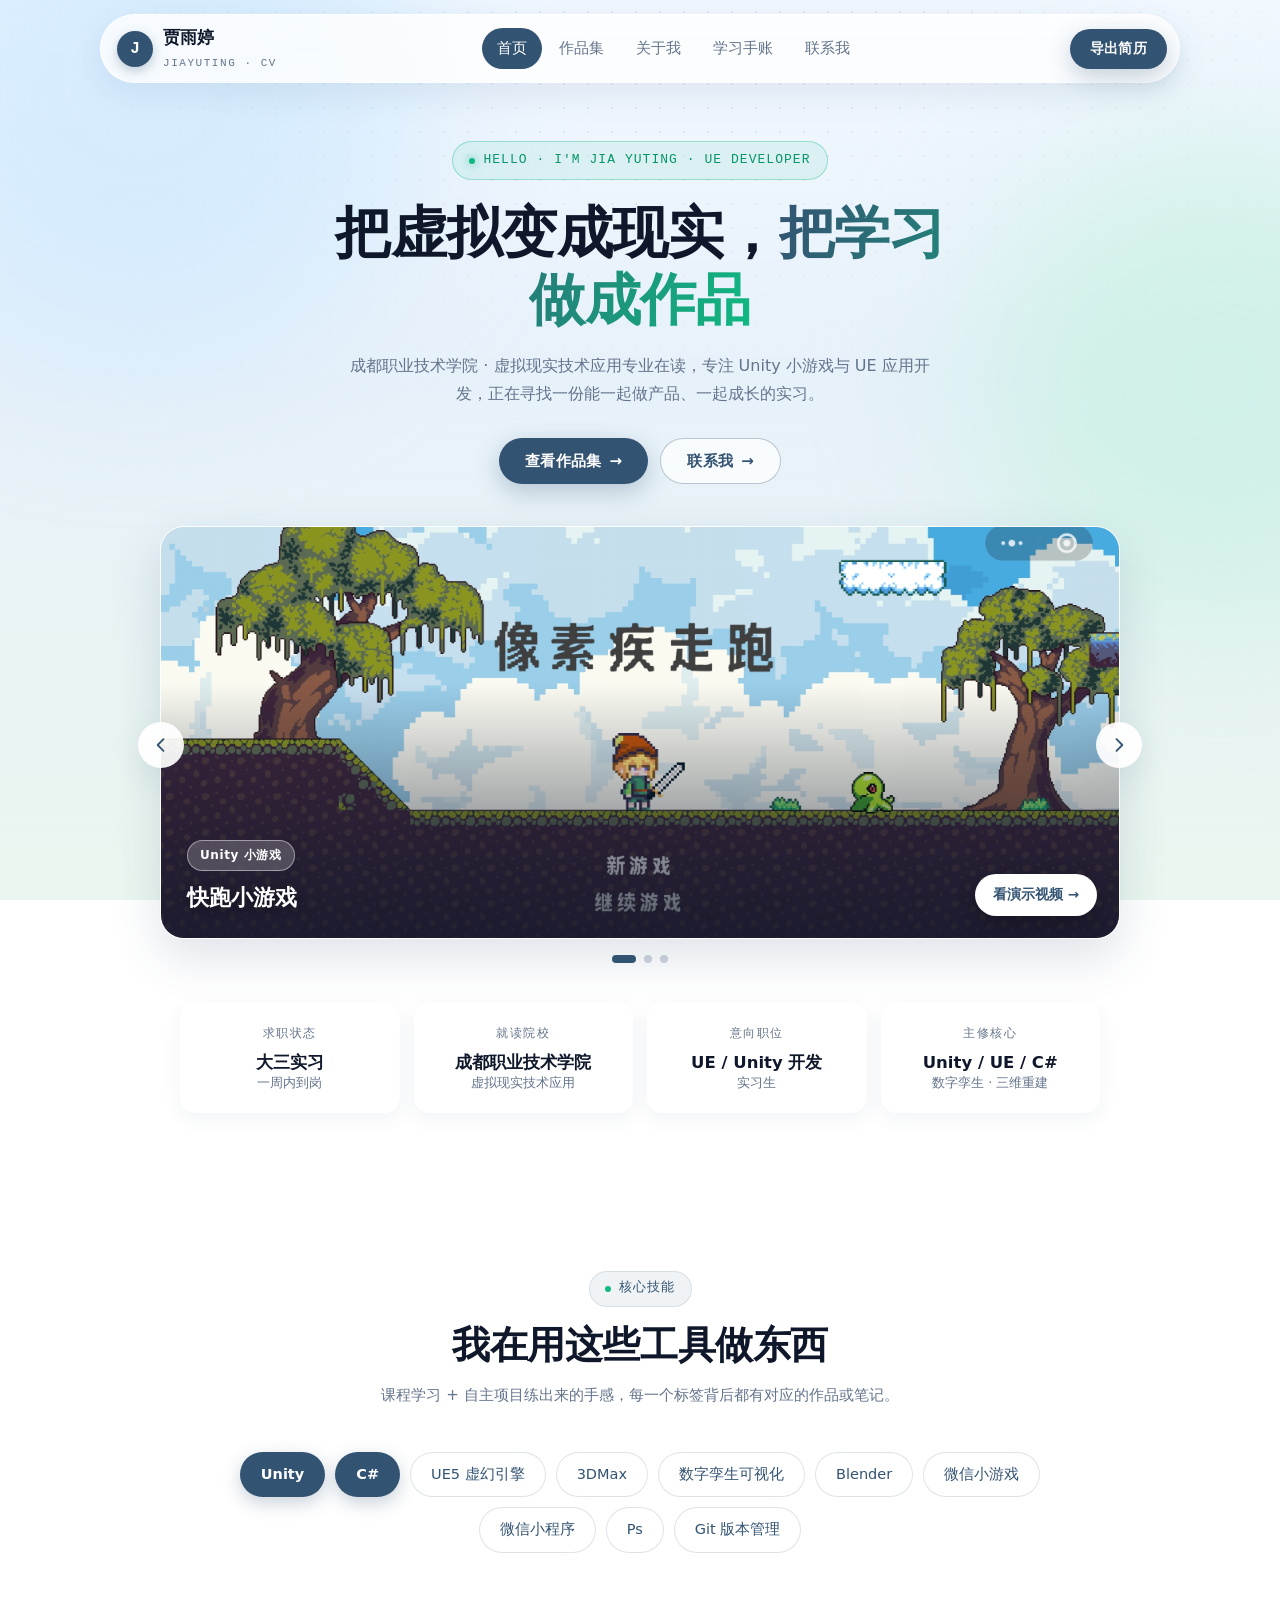
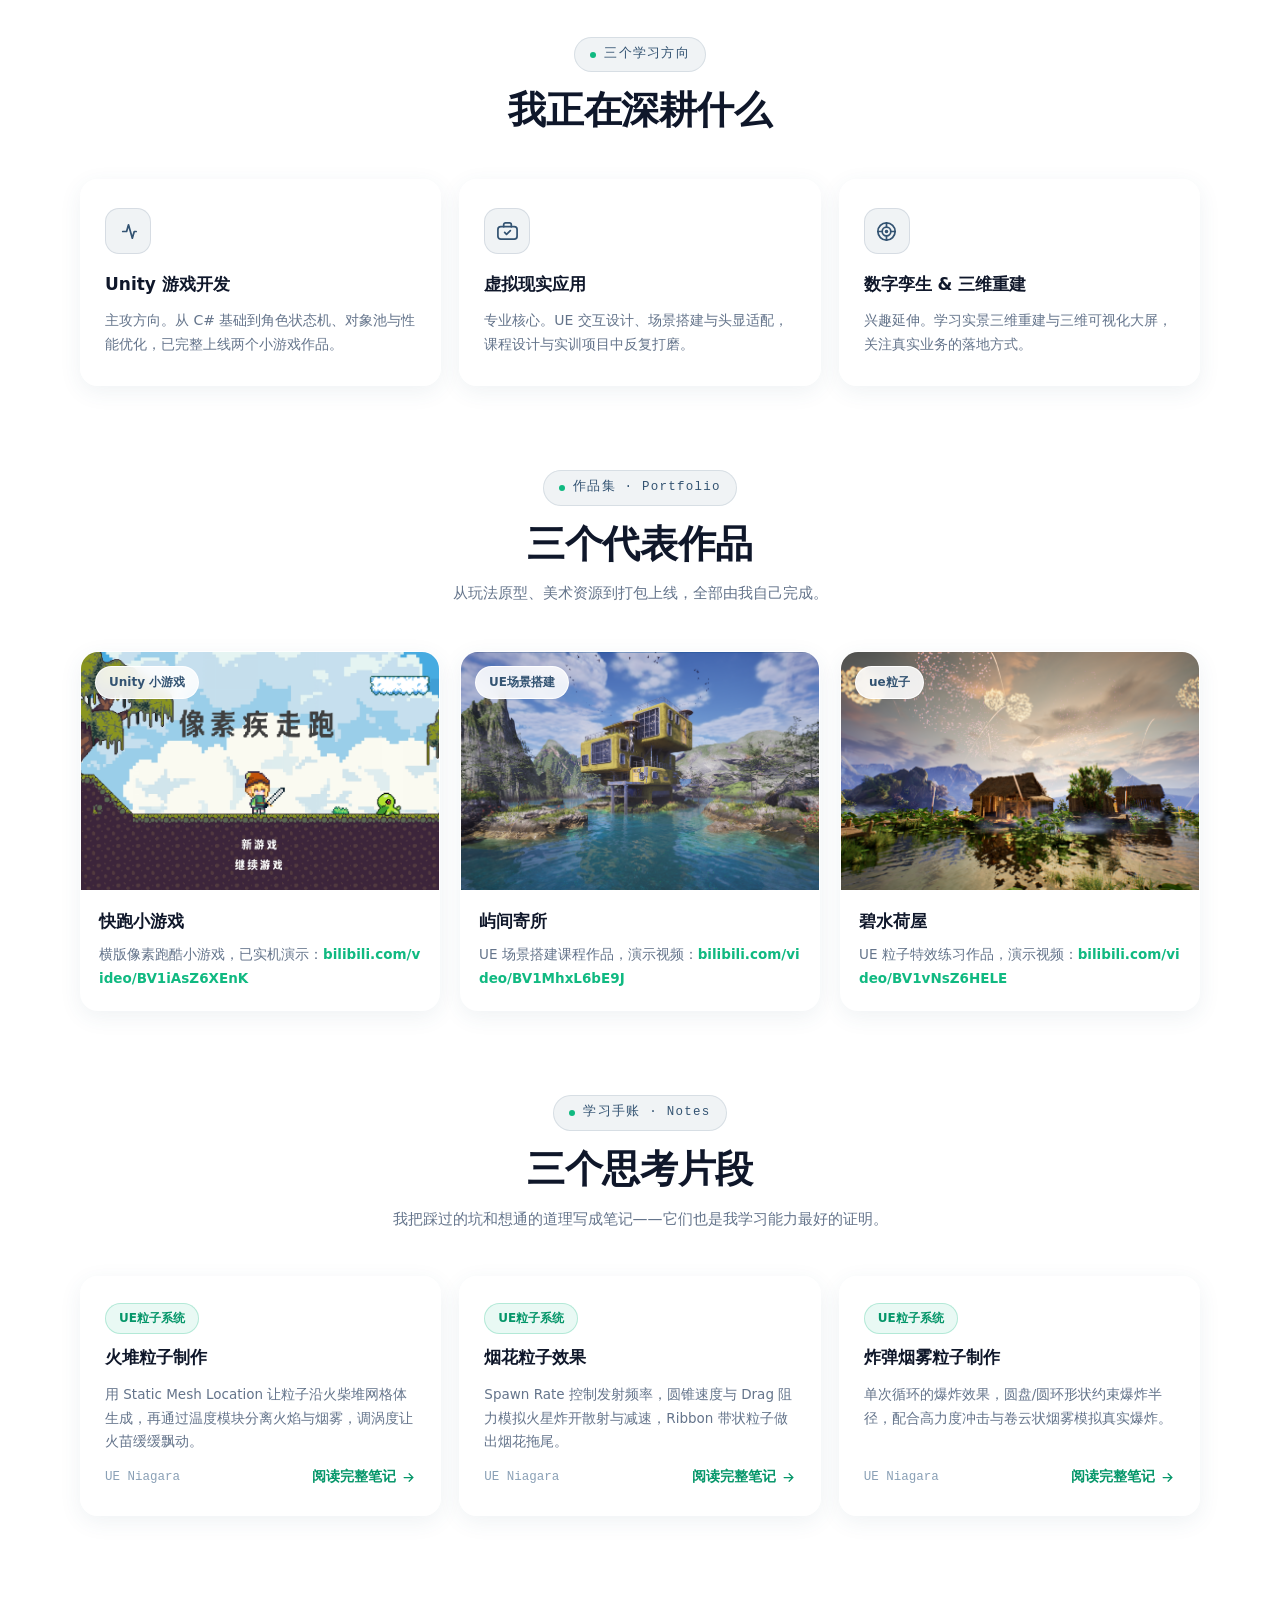
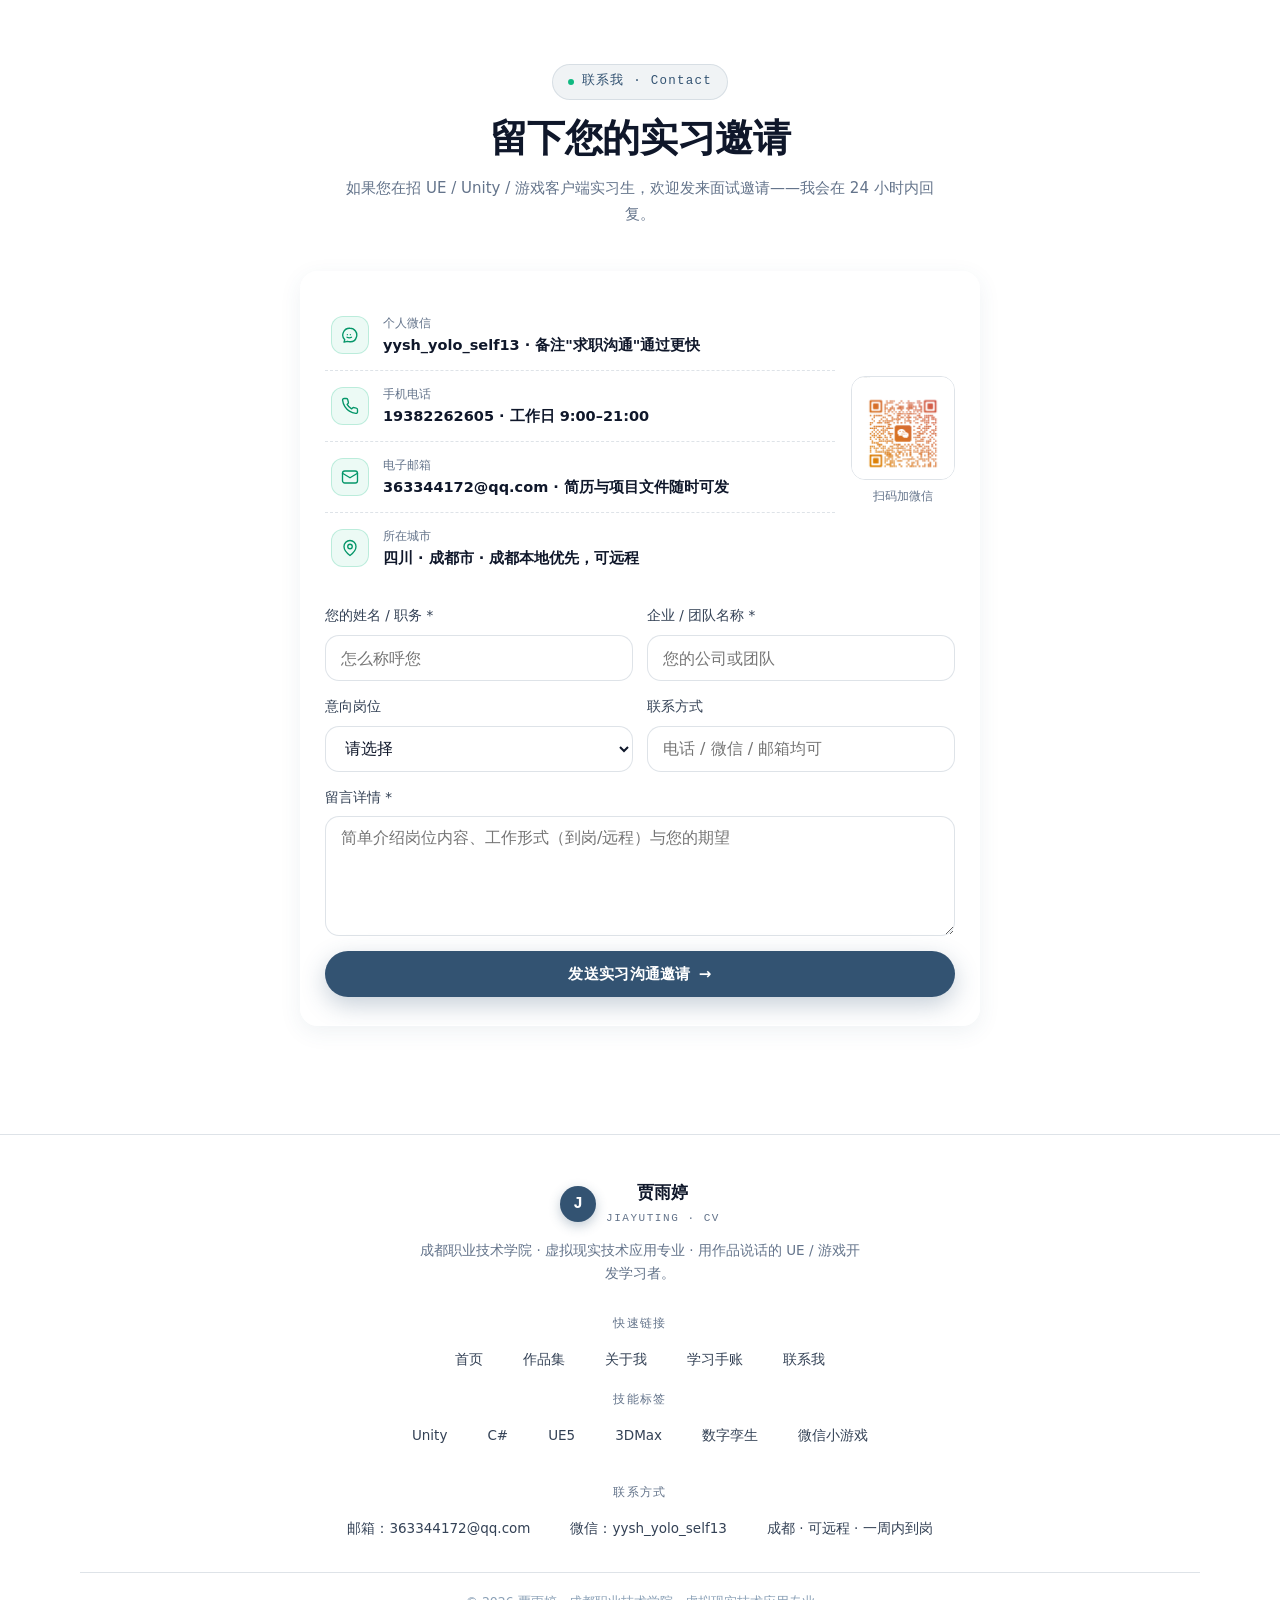
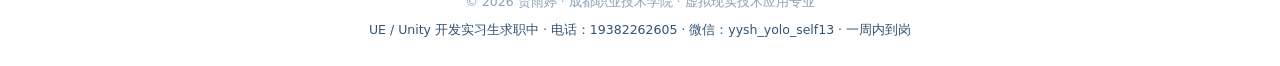
==== index.html @ dfd8850a "chore: replace VR wording with UE across the site" ====
<!DOCTYPE html>
<html lang="zh-CN">
<head>
<meta charset="utf-8">
<meta name="viewport" content="width=device-width, initial-scale=1">
<title>贾雨婷 | 虚拟现实技术应用 · 求职简历与作品集</title>
<meta name="description" content="贾雨婷，成都职业技术学院虚拟现实技术应用专业毕业生，求职 UE 开发 / Unity 客户端开发实习。作品集含 Unity 小游戏、UE 场景、数字孪生与三维重建项目，附个人简历、学习笔记与联系方式。">
<meta name="keywords" content="贾雨婷,虚拟现实,Unity,UE5,小游戏,数字孪生,三维重建,求职,简历,成都职业技术学院">
<meta property="og:title" content="贾雨婷 | 虚拟现实技术应用 · 求职简历与作品集">
<meta property="og:description" content="成都职业技术学院虚拟现实技术应用专业 · 求职 UE / Unity 客户端开发实习 · 一周内到岗">
<meta property="og:type" content="website">
<link rel="icon" href="data:image/svg+xml,%3Csvg xmlns='http://www.w3.org/2000/svg' viewBox='0 0 64 64'%3E%3Ccircle cx='32' cy='32' r='30' fill='%23335372'/%3E%3Ctext x='32' y='44' font-size='32' font-weight='700' text-anchor='middle' fill='%23FFFFFF' font-family='Arial'%3EJ%3C/text%3E%3C/svg%3E">
<link rel="preconnect" href="https://miaoda.feishu.cn">
<link rel="stylesheet" href="https://miaoda.feishu.cn/fonts/css2?family=Noto+Sans+SC:wght@400;500;700&family=Noto+Serif+SC:wght@700;900&family=Space+Grotesk:wght@500;700&display=swap">
<style>
/* ============ 设计系统：晴空胶囊（浅色 · 个人求职站） ============ */
:root{
  --navy:#335372;
  --navy-d:#27435f;
  --acc:#10b981;
  --acc-d:#059669;
  --ink:#0f172a;
  --text:#334155;
  --muted:#64748b;
  --bg1:#f2f8ff; --bg2:#e7f1fa; --bg3:#eaf6ef;
  --line:rgba(51,83,114,.16);
  --card:rgba(255,255,255,.78);
  --card-solid:#ffffff;
  --shadow:0 10px 34px rgba(51,83,114,.10);
  --shadow-lg:0 18px 48px rgba(51,83,114,.16);
  --grad:linear-gradient(110deg,#335372 0%,#10b981 100%);
  --radius:18px;
  --font-cn:"Noto Sans SC","Microsoft YaHei",system-ui,sans-serif;
  --font-title:"Noto Serif SC","Songti SC","SimSun",Georgia,serif;
  --font-mono:"Space Grotesk",ui-monospace,"SFMono-Regular",Consolas,monospace;
}
*{margin:0;padding:0;box-sizing:border-box}
html{scroll-behavior:smooth}
body{
  background:linear-gradient(180deg,var(--bg1) 0%,var(--bg2) 42%,var(--bg3) 100%) fixed;
  color:var(--text);
  font-family:var(--font-cn);
  font-size:15px;line-height:1.75;
  -webkit-font-smoothing:antialiased;
  overflow-x:hidden;
}
img{display:block;max-width:100%}
a{color:inherit;text-decoration:none}
button{font-family:inherit;cursor:pointer;border:none;background:none;color:inherit}
ul{list-style:none}
:focus-visible{outline:2px solid var(--acc);outline-offset:2px;border-radius:4px}
::selection{background:rgba(16,185,129,.22)}

/* 背景装饰 */
.bg-scene{position:fixed;inset:0;z-index:0;pointer-events:none;overflow:hidden}
.bg-scene::before{
  content:"";position:absolute;inset:0;
  background-image:radial-gradient(rgba(51,83,114,.09) 1px,transparent 1px);
  background-size:24px 24px;
  mask-image:radial-gradient(ellipse 90% 60% at 50% 0%,#000 25%,transparent 72%);
  -webkit-mask-image:radial-gradient(ellipse 90% 60% at 50% 0%,#000 25%,transparent 72%);
}
.bg-scene .blob{position:absolute;border-radius:50%;filter:blur(80px);opacity:.5}
.blob-c{width:560px;height:560px;background:#bfe3ff;top:-200px;left:-140px}
.blob-v{width:480px;height:480px;background:#b9f0d8;top:140px;right:-180px}

.wrap{position:relative;z-index:1;max-width:1160px;margin:0 auto;padding:0 20px}

/* 按钮 */
.btn{
  display:inline-flex;align-items:center;justify-content:center;gap:8px;
  min-height:46px;padding:0 26px;border-radius:99px;
  font-size:15px;font-weight:700;letter-spacing:.02em;
  transition:transform .18s ease,box-shadow .18s ease,background .18s ease,border-color .18s ease,color .18s ease;
}
.btn-solid{background:var(--navy);color:#fff;box-shadow:0 8px 24px rgba(51,83,114,.28)}
.btn-solid:hover{background:var(--navy-d);transform:translateY(-2px);box-shadow:0 12px 32px rgba(51,83,114,.34)}
.btn-ghost{border:1.5px solid rgba(51,83,114,.32);color:var(--navy);background:rgba(255,255,255,.72)}
.btn-ghost:hover{border-color:var(--acc);color:var(--acc-d);transform:translateY(-2px)}
.btn .arr{transition:transform .18s ease}
.btn:hover .arr{transform:translateX(3px)}

/* 页眉：居中胶囊导航 */
.site-head{position:sticky;top:14px;z-index:50;padding:0 16px}
.pill{
  max-width:1080px;margin:0 auto;
  display:flex;align-items:center;gap:10px;
  padding:9px 12px 9px 16px;border-radius:99px;
  background:rgba(255,255,255,.78);
  backdrop-filter:blur(16px);-webkit-backdrop-filter:blur(16px);
  border:1px solid rgba(255,255,255,.92);
  box-shadow:var(--shadow);
}
.logo{display:flex;align-items:center;gap:10px;font-weight:900;font-size:16.5px;color:var(--ink)}
.logo-mark{
  width:36px;height:36px;border-radius:50%;flex:none;
  background:var(--navy);display:grid;place-items:center;
  color:#fff;font-family:var(--font-mono);font-size:16px;font-weight:700;
  box-shadow:0 4px 12px rgba(51,83,114,.3);
}
.logo .en{font-family:var(--font-mono);font-size:11px;font-weight:500;color:var(--muted);letter-spacing:.14em}
.main-nav{display:flex;gap:2px;margin:0 auto}
.main-nav a{
  padding:8px 15px;border-radius:99px;font-size:14.5px;font-weight:500;color:var(--muted);
  transition:color .15s ease,background .15s ease;
}
.main-nav a:hover{color:var(--navy);background:rgba(51,83,114,.07)}
.main-nav a.on{color:#fff;background:var(--navy)}
.head-cta{flex:none}
.head-cta .btn{min-height:40px;padding:0 20px;font-size:14px}
.menu-btn{display:none;width:42px;height:42px;border-radius:99px;border:1px solid var(--line);place-items:center;background:#fff}
.menu-btn svg{width:20px;height:20px;stroke:var(--navy)}

/* 移动端抽屉 */
.drawer{position:fixed;inset:0;z-index:60;visibility:hidden;opacity:0;overflow:hidden;transition:opacity .2s ease,visibility .2s ease}
.drawer.open{visibility:visible;opacity:1}
.drawer-mask{position:absolute;inset:0;background:rgba(15,23,42,.32)}
.drawer-panel{
  position:absolute;right:0;top:0;bottom:0;width:min(320px,84vw);
  background:rgba(255,255,255,.96);border-left:1px solid var(--line);
  padding:22px;display:flex;flex-direction:column;gap:6px;
  transform:translateX(100%);transition:transform .24s ease;
  backdrop-filter:blur(14px);
}
.drawer.open .drawer-panel{transform:none}
.drawer-panel a{padding:13px 14px;border-radius:99px;font-size:16px;color:var(--text)}
.drawer-panel a:hover{background:rgba(51,83,114,.07);color:var(--navy)}
.drawer-panel .btn{margin-top:14px}
.drawer-close{position:absolute;top:16px;right:16px;width:38px;height:38px;border-radius:99px;border:1px solid var(--line);display:grid;place-items:center;background:#fff}

/* 视图 */
.view{display:none}
.view.on{display:block;animation:viewIn .32s ease}
@keyframes viewIn{from{opacity:0;transform:translateY(8px)}to{opacity:1;transform:none}}

/* 区块 */
.sec{padding:64px 0}
.sec[id]{scroll-margin-top:96px}
.sec-head{max-width:760px;margin:0 auto 44px;text-align:center}
.eyebrow{
  display:inline-flex;align-items:center;gap:8px;
  padding:6px 15px;border-radius:99px;
  background:rgba(51,83,114,.07);border:1px solid rgba(51,83,114,.13);
  font-family:var(--font-mono);font-size:12.5px;font-weight:500;
  color:var(--navy);letter-spacing:.1em;margin-bottom:14px;
}
.eyebrow::before{content:"";width:6px;height:6px;border-radius:50%;background:var(--acc)}
.sec-head h2{font-family:var(--font-title);font-size:clamp(26px,4.8vw,38px);font-weight:900;line-height:1.28;letter-spacing:-.01em;color:var(--ink)}
.sec-head .sub{color:var(--muted);margin-top:12px;font-size:15px;max-width:62ch;margin-left:auto;margin-right:auto}

.win{
  position:relative;border:1px solid rgba(255,255,255,.92);border-radius:var(--radius);
  background:var(--card);
  backdrop-filter:blur(10px);-webkit-backdrop-filter:blur(10px);
  box-shadow:0 6px 22px rgba(51,83,114,.08);
  overflow:hidden;
  transition:transform .2s ease,box-shadow .2s ease,border-color .2s ease;
}
.win:hover{transform:translateY(-4px);box-shadow:var(--shadow-lg);border-color:rgba(16,185,129,.4)}

.rv{opacity:0;transform:translateY(18px);transition:opacity .5s ease,transform .5s ease}
.rv.in{opacity:1;transform:none}

.wave-sep{position:relative;z-index:1;display:block;width:100%;height:64px;color:#fff;opacity:.85}
.wave-sep svg{display:block;width:100%;height:100%}

/* ===== 首页 ===== */
.hero{padding:56px 20px 12px;text-align:center}
.hero-badge{
  display:inline-flex;align-items:center;gap:8px;
  padding:7px 16px;border-radius:99px;border:1px solid rgba(16,185,129,.35);
  background:rgba(16,185,129,.08);font-size:13px;font-weight:500;color:var(--acc-d);margin-bottom:20px;
  font-family:var(--font-mono);letter-spacing:.08em;
}
.hero-badge i{width:6px;height:6px;border-radius:50%;background:var(--acc);box-shadow:0 0 8px rgba(16,185,129,.8)}
.hero h1{font-family:var(--font-title);font-size:clamp(32px,6.2vw,56px);font-weight:900;line-height:1.2;letter-spacing:-.01em;color:var(--ink);max-width:22ch;margin:0 auto}
.hero h1 .grad{background:var(--grad);-webkit-background-clip:text;background-clip:text;color:transparent}
.hero-sub{color:var(--muted);margin:18px auto 0;font-size:16px;max-width:58ch}
.hero-cta{display:flex;flex-wrap:wrap;justify-content:center;gap:12px;margin-top:30px}

.carousel{position:relative;max-width:960px;margin:42px auto 0;z-index:1}
.car-viewport{overflow:hidden;border-radius:24px;box-shadow:var(--shadow-lg);border:1px solid rgba(255,255,255,.9)}
.car-track{display:flex;transition:transform .5s cubic-bezier(.22,.8,.3,1)}
.car-card{flex:0 0 100%;position:relative;aspect-ratio:21/9;overflow:hidden;background:#dce9f5}
.car-card img{width:100%;height:100%;object-fit:cover}
.car-card::after{content:"";position:absolute;inset:0;background:linear-gradient(180deg,transparent 38%,rgba(15,23,42,.72) 100%)}
.car-info{position:absolute;left:26px;bottom:20px;z-index:2;text-align:left;color:#fff}
.car-info .tag{
  display:inline-block;padding:4px 12px;border-radius:99px;margin-bottom:8px;
  background:rgba(255,255,255,.2);border:1px solid rgba(255,255,255,.45);
  font-size:12px;font-weight:700;letter-spacing:.05em;backdrop-filter:blur(6px);
}
.car-info h3{font-size:clamp(17px,2.6vw,22px);font-weight:900;text-shadow:0 2px 10px rgba(0,0,0,.4)}
.car-cta{
  position:absolute;right:22px;bottom:22px;z-index:2;
  display:inline-flex;align-items:center;gap:6px;
  padding:9px 18px;border-radius:99px;background:#fff;color:var(--navy);
  font-size:13.5px;font-weight:700;box-shadow:0 6px 18px rgba(0,0,0,.25);
  transition:transform .18s ease;
}
.car-cta:hover{transform:translateY(-2px)}
.car-btn{
  position:absolute;top:50%;transform:translateY(-50%);z-index:3;
  width:46px;height:46px;border-radius:50%;background:rgba(255,255,255,.92);
  display:grid;place-items:center;box-shadow:var(--shadow);
  transition:transform .16s ease,background .16s ease;
}
.car-btn:hover{background:#fff;transform:translateY(-50%) scale(1.07)}
.car-btn svg{width:20px;height:20px;stroke:var(--navy)}
.car-prev{left:-8px}.car-next{right:-8px}
.car-dots{display:flex;justify-content:center;gap:8px;margin-top:16px}
.car-dot{width:8px;height:8px;border-radius:99px;background:rgba(51,83,114,.25);transition:all .25s ease}
.car-dot.on{width:24px;background:var(--navy)}

/* 数据条 */
.hero-stats{display:grid;grid-template-columns:repeat(4,1fr);gap:14px;max-width:920px;margin:40px auto 0}
.hstat{
  padding:20px 12px;border-radius:16px;
  background:var(--card);border:1px solid rgba(255,255,255,.92);
  box-shadow:0 6px 20px rgba(51,83,114,.07);
  backdrop-filter:blur(8px);text-align:center;
}
.hstat .k{font-family:var(--font-mono);font-size:12px;font-weight:500;color:var(--muted);letter-spacing:.12em;margin-bottom:6px}
.hstat .n{font-size:16.5px;font-weight:700;color:var(--ink);line-height:1.4}
.hstat .n small{display:block;font-size:13px;font-weight:500;color:var(--muted)}

/* 技能标签云 */
.skills{
  display:flex;flex-wrap:wrap;justify-content:center;gap:10px;
  max-width:860px;margin:0 auto;
}
.skl{
  padding:9px 20px;border-radius:99px;border:1px solid var(--line);
  background:rgba(255,255,255,.72);font-size:14.5px;font-weight:500;color:var(--navy);
  transition:all .16s ease;
}
.skl:hover{border-color:var(--acc);color:var(--acc-d);transform:translateY(-2px)}
.skl.hl{background:var(--navy);color:#fff;border-color:transparent;font-weight:700;box-shadow:0 6px 18px rgba(51,83,114,.26)}

/* 三方向 */
.dir-grid{display:grid;grid-template-columns:1fr;gap:18px}
.dir{padding:28px 24px}
.dir .ic{width:46px;height:46px;border-radius:14px;display:grid;place-items:center;background:rgba(51,83,114,.07);border:1px solid rgba(51,83,114,.14);margin-bottom:16px}
.dir .ic svg{width:23px;height:23px;stroke:var(--navy)}
.dir h3{font-size:17px;font-weight:700;margin-bottom:8px;color:var(--ink)}
.dir p{color:var(--muted);font-size:14px}

/* 精选作品（首页） */
.pick-grid{display:grid;grid-template-columns:1fr;gap:20px}
.pick{border-radius:var(--radius);overflow:hidden;border:1px solid rgba(255,255,255,.92);background:var(--card-solid);box-shadow:0 6px 22px rgba(51,83,114,.08);transition:transform .18s ease,box-shadow .18s ease;display:block}
.pick:hover{transform:translateY(-5px);box-shadow:var(--shadow-lg)}
.pick-img{aspect-ratio:3/2;overflow:hidden;position:relative;background:#dce9f5}
.pick-img img{width:100%;height:100%;object-fit:cover;transition:transform .45s ease}
.pick:hover .pick-img img{transform:scale(1.06)}
.pick-img .tag{position:absolute;top:14px;left:14px;padding:5px 13px;border-radius:99px;font-size:12px;font-weight:700;background:rgba(255,255,255,.88);border:1px solid rgba(255,255,255,.95);color:var(--navy);backdrop-filter:blur(6px)}
.pick-bd{padding:18px 18px 20px}
.pick-bd h3{font-size:16.5px;font-weight:700;margin-bottom:6px;color:var(--ink)}
.pick-bd p{color:var(--muted);font-size:13.5px}
.pick-bd p a{color:var(--acc);font-weight:600;text-decoration:none;word-break:break-all}
.pick-bd p a:hover{text-decoration:underline}
.center-cta{text-align:center;margin-top:34px}

/* 内页头 */
.page-hero{padding:56px 20px 8px;text-align:center}
.page-hero .crumb{font-size:13px;color:var(--muted);margin-bottom:16px}
.page-hero .crumb a:hover{color:var(--acc-d)}
.page-hero h1{font-family:var(--font-title);font-size:clamp(30px,5.6vw,48px);font-weight:900;line-height:1.2;letter-spacing:-.01em;color:var(--ink)}
.page-hero h1 .grad{background:var(--grad);-webkit-background-clip:text;background-clip:text;color:transparent}
.page-hero .sub{color:var(--muted);margin:16px auto 0;max-width:62ch;font-size:15.5px}

/* ===== 关于我 ===== */
.story{display:grid;grid-template-columns:1fr;gap:30px;align-items:center}
.story-img{border-radius:22px;overflow:hidden;box-shadow:var(--shadow-lg);aspect-ratio:16/10}
.story-img img{width:100%;height:100%;object-fit:cover}
.story-txt h3{font-family:var(--font-title);font-size:clamp(21px,3.8vw,28px);font-weight:900;margin-bottom:14px;color:var(--ink)}
.story-txt p{color:var(--muted);margin-bottom:12px;font-size:14.5px}
.story-txt p b{color:var(--ink);font-weight:700}
.mission{
  border-radius:22px;border:1px solid rgba(16,185,129,.3);
  background:linear-gradient(150deg,rgba(16,185,129,.09),rgba(51,83,114,.05)),rgba(255,255,255,.7);
  padding:30px 28px;text-align:center;
  box-shadow:0 8px 26px rgba(16,185,129,.1);
}
.mission h3{font-family:var(--font-title);font-size:20px;font-weight:900;margin-bottom:10px;color:var(--acc-d)}
.mission p{color:var(--text);font-size:15px;max-width:60ch;margin:0 auto}
/* 简历双栏卡 */
.resume-grid{display:grid;grid-template-columns:1fr;gap:18px}
.res{padding:26px 24px}
.res h3{font-size:17px;font-weight:700;margin-bottom:14px;color:var(--ink);display:flex;align-items:center;gap:10px}
.res h3 .ic{width:34px;height:34px;flex:none;border-radius:10px;display:grid;place-items:center;background:rgba(51,83,114,.07);border:1px solid rgba(51,83,114,.14)}
.res h3 .ic svg{width:18px;height:18px;stroke:var(--navy)}
.res .big{font-size:16px;font-weight:700;color:var(--ink)}
.res .when{font-family:var(--font-mono);font-size:13px;color:var(--acc-d);margin:2px 0 10px}
.res p{color:var(--muted);font-size:14px;margin-bottom:8px}
.res .tags{display:flex;flex-wrap:wrap;gap:8px}
.res .tags span{padding:5px 14px;border-radius:99px;border:1px solid var(--line);font-size:13px;color:var(--navy);background:rgba(51,83,114,.05)}
/* 技能 */
.skill-grid{display:grid;grid-template-columns:1fr;gap:18px}
.skill-card{padding:24px 22px}
.skill-card h3{font-size:16px;font-weight:700;margin-bottom:12px;color:var(--ink)}
.skill-card .tags{display:flex;flex-wrap:wrap;gap:8px}
.skill-card .tags span{padding:5px 14px;border-radius:99px;border:1px solid var(--line);font-size:13px;color:var(--navy);background:rgba(51,83,114,.05)}
.skill-card .tags .core{background:var(--navy);color:#fff;border-color:transparent;font-weight:700}
/* 在校经历时间线 */
.tl{display:grid;grid-template-columns:1fr;gap:0}
.tl-item{position:relative;padding:0 0 26px 26px;border-left:1px solid rgba(51,83,114,.22);margin-left:9px}
.tl-item::before{content:"";position:absolute;left:-6px;top:4px;width:10px;height:10px;border-radius:50%;background:#fff;border:2.5px solid var(--acc);box-shadow:0 0 0 3px rgba(16,185,129,.15)}
.tl-item:last-child{border-left-color:transparent}
.tl-time{font-family:var(--font-mono);font-size:13px;font-weight:700;color:var(--acc-d)}
.tl-item h4{font-size:16px;font-weight:700;margin:4px 0 6px;color:var(--ink)}
.tl-item p{color:var(--muted);font-size:13.5px}
/* 荣誉 */
.honor-chips{display:flex;flex-wrap:wrap;justify-content:center;gap:10px;max-width:760px;margin:0 auto}
.honor-chips .chip{padding:9px 20px;border-radius:99px;border:1px solid var(--line);font-size:14px;font-weight:500;color:var(--navy);background:rgba(255,255,255,.72);display:inline-flex;align-items:center;gap:8px}
.honor-chips .chip svg{width:15px;height:15px;stroke:#f59e0b;flex:none}

/* ===== 学习手账 ===== */
.note-grid{display:grid;grid-template-columns:1fr;gap:18px}
.note{padding:26px 24px;display:flex;flex-direction:column;gap:12px}
.note .tag{align-self:flex-start;padding:4px 13px;border-radius:99px;font-size:12px;font-weight:700;background:rgba(16,185,129,.09);border:1px solid rgba(16,185,129,.25);color:var(--acc-d)}
.note h3{font-size:16.5px;font-weight:700;color:var(--ink);line-height:1.5}
.note p{color:var(--muted);font-size:13.5px;flex:1}
.note .meta{display:flex;justify-content:space-between;align-items:center;font-family:var(--font-mono);font-size:12.5px;color:#8aa0b6}
.note .more{display:inline-flex;align-items:center;gap:5px;font-size:13.5px;font-weight:700;color:var(--acc-d);background:none}
.note .more svg{width:15px;height:15px;stroke:var(--acc-d);transition:transform .18s ease}
.note .more:hover svg{transform:translateX(3px)}

/* ===== 联系我 ===== */
.contact-stack{max-width:680px;margin:0 auto}
.cinfo-stack{display:flex;gap:16px;align-items:center;margin-bottom:22px}
.cinfo-rows{flex:1;min-width:0;display:flex;flex-direction:column}
.cinfo-qr{flex:none;display:flex;flex-direction:column;align-items:center;gap:6px;text-decoration:none}
.cinfo-qr img{width:104px;height:104px;object-fit:cover;border-radius:14px;border:1px solid var(--line);display:block;transition:transform .16s ease,box-shadow .16s ease}
.cinfo-qr:hover img{transform:scale(1.05);box-shadow:0 8px 22px rgba(51,83,114,.18)}
.cinfo-qr span{font-size:11.5px;color:var(--muted);font-weight:500}
@media (max-width:767px){.cinfo-qr img{width:82px;height:82px}}
.cinfo-row{display:flex;gap:14px;align-items:center;padding:13px 6px;border-bottom:1px dashed var(--line)}
.cinfo-row:last-child{border-bottom:none}
.cinfo-row .ic{width:38px;height:38px;flex:none;border-radius:12px;display:grid;place-items:center;background:rgba(16,185,129,.08);border:1px solid rgba(16,185,129,.22)}
.cinfo-row .ic svg{width:18px;height:18px;stroke:var(--acc-d)}
.cinfo-row h4{font-size:12px;color:var(--muted);font-weight:500;margin-bottom:1px}
.cinfo-row p{font-size:14.5px;font-weight:700;color:var(--ink);line-height:1.5}
.cform{padding:28px 24px}
.form-success{background:rgba(16,185,129,.1);border:1px solid rgba(16,185,129,.35);color:#0b7a5c;font-size:14px;font-weight:600;padding:12px 16px;border-radius:14px;margin-bottom:14px}
.form-row{display:grid;grid-template-columns:1fr;gap:14px;margin-bottom:14px}
.field label{display:block;font-size:13.5px;color:var(--text);margin-bottom:7px;font-weight:500}
.field input,.field textarea,.field select{
  width:100%;min-height:46px;padding:11px 15px;border-radius:14px;
  border:1.5px solid var(--line);background:#fff;color:var(--ink);
  font-family:inherit;font-size:16px;transition:border-color .15s ease;
}
.field textarea{min-height:120px;resize:vertical}
.field input:focus,.field textarea:focus,.field select:focus{outline:none;border-color:var(--acc)}
.cform .btn{width:100%;margin-top:6px}

/* 页脚 */
.site-foot{border-top:1px solid var(--line);padding:44px 0 26px;margin-top:24px;background:rgba(255,255,255,.55)}
.foot-grid{display:grid;grid-template-columns:1fr;gap:22px;text-align:center}
.foot-brand .logo{justify-content:center;margin-bottom:10px}
.foot-brand p{color:var(--muted);font-size:13.5px;max-width:52ch;margin:0 auto}
.foot-links{display:flex;flex-wrap:wrap;justify-content:center;gap:6px 8px}
.foot-links a{padding:7px 16px;border-radius:99px;color:var(--text);font-size:13.5px;transition:all .15s ease}
.foot-links a:hover{background:rgba(51,83,114,.08);color:var(--navy)}
.foot-links .grp{width:100%;font-size:12px;font-family:var(--font-mono);color:var(--muted);letter-spacing:.12em;margin-top:6px}
.foot-bottom{border-top:1px solid var(--line);margin-top:24px;padding-top:18px;display:flex;flex-direction:column;gap:6px;align-items:center;color:#8aa0b6;font-size:12.5px;text-align:center}
.foot-bottom .intent{color:var(--navy);font-weight:500}

.toast{
  position:fixed;left:50%;bottom:34px;transform:translateX(-50%) translateY(20px);
  background:#fff;border:1.5px solid rgba(16,185,129,.5);color:var(--ink);
  padding:13px 24px;border-radius:99px;font-size:14px;font-weight:700;
  opacity:0;visibility:hidden;transition:all .25s ease;z-index:100;
  box-shadow:var(--shadow-lg);
}
.toast.show{opacity:1;visibility:visible;transform:translateX(-50%) translateY(0)}

/* ===== 响应式 ===== */
@media (min-width:768px){
  body{font-size:15.5px}
  .sec{padding:84px 0}
  .hero{padding:72px 20px 10px}
  .dir-grid{grid-template-columns:repeat(3,1fr)}
  .pick-grid{grid-template-columns:repeat(3,1fr)}
  .story{grid-template-columns:1fr 1fr;gap:52px}
  .resume-grid{grid-template-columns:repeat(2,1fr)}
  .skill-grid{grid-template-columns:repeat(3,1fr)}
  .tl{grid-template-columns:repeat(3,1fr);gap:0 40px}
  .tl-item{margin-left:0}
  .note-grid{grid-template-columns:repeat(3,1fr)}
  .form-row{grid-template-columns:1fr 1fr}
  .car-prev{left:-22px}.car-next{right:-22px}
}
@media (max-width:767px){
  .car-card{aspect-ratio:4/3}
  .hero-stats{grid-template-columns:repeat(2,1fr)}
  .car-info{left:18px;bottom:16px}
  .car-cta{right:14px;bottom:14px;padding:7px 14px;font-size:12.5px}
  .car-btn{width:38px;height:38px}
  .wave-sep{height:40px}
}
@media (max-width:959px){
  .main-nav{display:none}
  .menu-btn{display:grid}
  .head-cta{display:none}
}
@media (min-width:960px){
  .main-nav{display:flex}
  .menu-btn{display:none}
}
@media (prefers-reduced-motion:reduce){
  *,*::before,*::after{animation:none!important;transition:none!important}
  html{scroll-behavior:auto}
  .rv{opacity:1;transform:none}
}
/* 打印：导出简历（打印"关于我"视图为 A4） */
@media print{
  body{background:#fff!important;color:#000!important;font-size:13px}
  .site-head,.drawer,.bg-scene,.toast,.wave-sep,.page-hero .crumb,.hero-cta,.foot-links{display:none!important}
  .view{display:none!important}
  .view#view-about{display:block!important}
  .view .rv{opacity:1!important;transform:none!important}
  .view .sec{padding:10px 0!important}
  .win,.res,.mission,.skill-card{box-shadow:none!important;border:1px solid #d7dee6!important;background:#fff!important;break-inside:avoid}
  .site-foot{background:#fff!important}
  a{color:#000!important}
}
</style>
</head>
<body>
<div class="bg-scene" aria-hidden="true"><span class="blob blob-c"></span><span class="blob blob-v"></span></div>

<svg width="0" height="0" style="position:absolute" aria-hidden="true">
  <symbol id="ic-wave" viewBox="0 0 1440 64" preserveAspectRatio="none"><path fill="currentColor" d="M0,32 C240,64 480,0 720,24 C960,48 1200,56 1440,28 L1440,64 L0,64 Z" opacity=".55"/><path fill="currentColor" d="M0,44 C260,68 520,16 760,36 C1000,56 1240,60 1440,40 L1440,64 L0,64 Z"/></symbol>
  <symbol id="ic-medal" viewBox="0 0 24 24"><circle cx="12" cy="9" r="6" fill="none" stroke-width="1.8" stroke-linecap="round"/><path d="M8.5 14L7 22l5-2.5L17 22l-1.5-8" fill="none" stroke-width="1.8" stroke-linecap="round" stroke-linejoin="round"/></symbol>
</svg>

<!-- ===== 页眉 ===== -->
<header class="site-head">
  <div class="pill">
    <a class="logo" href="#/home" aria-label="贾雨婷个人站首页">
      <span class="logo-mark">J</span>
      <span>贾雨婷<span class="en" style="display:block;margin-top:1px">JIAYUTING · CV</span></span>
    </a>
    <nav class="main-nav" aria-label="主导航">
      <a href="#/home" data-nav="home">首页</a>
      <a href="#/home#sec-works" data-nav="works">作品集</a>
      <a href="#/about" data-nav="about">关于我</a>
      <a href="#/home#sec-notes" data-nav="notes">学习手账</a>
      <a href="#/home#sec-contact" data-nav="contact">联系我</a>
    </nav>
    <div class="head-cta"><button class="btn btn-solid" id="exportBtn" type="button">导出简历</button></div>
    <button class="menu-btn" id="menuBtn" aria-label="打开菜单" aria-expanded="false">
      <svg viewBox="0 0 24 24" fill="none" stroke-width="2" stroke-linecap="round"><path d="M4 6h16M4 12h16M4 18h16"/></svg>
    </button>
  </div>
</header>

<!-- 移动端抽屉 -->
<div class="drawer" id="drawer" role="dialog" aria-modal="true" aria-label="移动端菜单">
  <div class="drawer-mask" id="drawerMask"></div>
  <nav class="drawer-panel" aria-label="移动端导航">
    <button class="drawer-close" id="drawerClose" aria-label="关闭菜单">
      <svg viewBox="0 0 24 24" fill="none" stroke-width="2" stroke-linecap="round" width="18" height="18"><path d="M6 6l12 12M18 6L6 18"/></svg>
    </button>
    <a href="#/home" data-nav="home">首页</a>
    <a href="#/home#sec-works" data-nav="works">作品集</a>
    <a href="#/about" data-nav="about">关于我</a>
    <a href="#/home#sec-notes" data-nav="notes">学习手账</a>
    <a href="#/home#sec-contact" data-nav="contact">联系我</a>
    <button class="btn btn-solid" id="exportBtnM" type="button" style="width:100%">导出简历</button>
  </nav>
</div>

<main id="main">

<!-- ============ 首页 ============ -->
<section class="view on" id="view-home" data-title="贾雨婷 | 虚拟现实技术应用 · 求职简历与作品集" data-desc="贾雨婷，成都职业技术学院虚拟现实技术应用专业毕业生，求职 UE 开发 / Unity 客户端开发实习。作品集含 Unity 小游戏、UE 场景、数字孪生与三维重建项目。">

  <div class="wrap hero">
    <span class="hero-badge"><i></i>HELLO · I'M JIA YUTING · UE DEVELOPER</span>
    <h1>把虚拟变成现实，<span class="grad">把学习做成作品</span></h1>
    <p class="hero-sub">成都职业技术学院 · 虚拟现实技术应用专业在读，专注 Unity 小游戏与 UE 应用开发，正在寻找一份能一起做产品、一起成长的实习。</p>
    <div class="hero-cta">
      <a class="btn btn-solid" href="#/home#sec-works">查看作品集<span class="arr">→</span></a>
      <a class="btn btn-ghost" href="#/home#sec-contact">联系我<span class="arr">→</span></a>
    </div>

    <div class="carousel" id="carousel" aria-label="精选项目轮播">
      <button class="car-btn car-prev" id="carPrev" aria-label="上一个项目">
        <svg viewBox="0 0 24 24" fill="none" stroke-width="2.2" stroke-linecap="round" stroke-linejoin="round"><path d="M15 5l-7 7 7 7"/></svg>
      </button>
      <div class="car-viewport">
        <div class="car-track" id="carTrack">
          <a class="car-card" href="https://www.bilibili.com/video/BV1iAsZ6XEnK/?share_source=copy_web&vd_source=a419d237f3da3a919b46c823ed81862a" target="_blank" rel="noopener"><img src="images/kuai-pao.jpg" alt="Unity 像素风小游戏《快跑》实机演示画面" width="1100" height="630"><span class="car-info"><span class="tag">Unity 小游戏</span><h3>快跑小游戏</h3></span><span class="car-cta">看演示视频 →</span></a>
          <a class="car-card" href="https://www.bilibili.com/video/BV1MhxL6bE9J/?share_source=copy_web&vd_source=a419d237f3da3a919b46c823ed81862a" target="_blank" rel="noopener"><img src="images/yu-jian-ji-suo.png" alt="UE 虚幻引擎海岛场景《屿间寄所》" width="1100" height="630"><span class="car-info"><span class="tag">UE场景搭建</span><h3>屿间寄所</h3></span><span class="car-cta">看演示视频 →</span></a>
          <a class="car-card" href="https://www.bilibili.com/video/BV1vNsZ6HELE/?share_source=copy_web&vd_source=a419d237f3da3a919b46c823ed81862a" target="_blank" rel="noopener"><img src="images/bi-shui-he-wu.png" alt="UE 粒子特效场景《碧水荷屋》夜景烟花" width="1100" height="630"><span class="car-info"><span class="tag">ue粒子</span><h3>碧水荷屋</h3></span><span class="car-cta">看演示视频 →</span></a>
        </div>
      </div>
      <button class="car-btn car-next" id="carNext" aria-label="下一个项目">
        <svg viewBox="0 0 24 24" fill="none" stroke-width="2.2" stroke-linecap="round" stroke-linejoin="round"><path d="M9 5l7 7-7 7"/></svg>
      </button>
      <div class="car-dots" id="carDots" role="tablist" aria-label="轮播指示器"></div>
    </div>

    <div class="hero-stats">
      <div class="hstat"><div class="k">求职状态</div><div class="n">大三实习<small>一周内到岗</small></div></div>
      <div class="hstat"><div class="k">就读院校</div><div class="n">成都职业技术学院<small>虚拟现实技术应用</small></div></div>
      <div class="hstat"><div class="k">意向职位</div><div class="n">UE / Unity 开发<small>实习生</small></div></div>
      <div class="hstat"><div class="k">主修核心</div><div class="n">Unity / UE / C#<small>数字孪生 · 三维重建</small></div></div>
    </div>
  </div>

  <div class="wave-sep" aria-hidden="true"><svg viewBox="0 0 1440 64" preserveAspectRatio="none"><use href="#ic-wave"/></svg></div>

  <div class="sec">
    <div class="wrap">
      <div class="sec-head rv">
        <span class="eyebrow">核心技能</span>
        <h2>我在用这些工具做东西</h2>
        <p class="sub">课程学习 + 自主项目练出来的手感，每一个标签背后都有对应的作品或笔记。</p>
      </div>
      <div class="skills rv">
        <span class="skl hl">Unity</span>
        <span class="skl hl">C#</span>
        <span class="skl">UE5 虚幻引擎</span>
        <span class="skl">3DMax</span>
        <span class="skl">数字孪生可视化</span>
        <span class="skl">Blender</span>
        <span class="skl">微信小游戏</span>
        <span class="skl">微信小程序</span>
        <span class="skl">Ps</span>
        <span class="skl">Git 版本管理</span>
      </div>
    </div>
  </div>

  <div class="sec" style="padding-top:0">
    <div class="wrap">
      <div class="sec-head rv">
        <span class="eyebrow">三个学习方向</span>
        <h2>我正在深耕什么</h2>
      </div>
      <div class="dir-grid">
        <article class="win dir rv">
          <div class="ic"><svg viewBox="0 0 24 24" fill="none" stroke-width="1.8" stroke-linecap="round" stroke-linejoin="round"><path d="M6 12h4l2-7 4 14 2-7h2"/></svg></div>
          <h3>Unity 游戏开发</h3>
          <p>主攻方向。从 C# 基础到角色状态机、对象池与性能优化，已完整上线两个小游戏作品。</p>
        </article>
        <article class="win dir rv">
          <div class="ic"><svg viewBox="0 0 24 24" fill="none" stroke-width="1.8" stroke-linecap="round" stroke-linejoin="round"><rect x="2" y="7" width="20" height="13" rx="3"/><path d="M8 7V5a2 2 0 012-2h4a2 2 0 012 2v2"/><path d="M9 13l2 2 4-4"/></svg></div>
          <h3>虚拟现实应用</h3>
          <p>专业核心。UE 交互设计、场景搭建与头显适配，课程设计与实训项目中反复打磨。</p>
        </article>
        <article class="win dir rv">
          <div class="ic"><svg viewBox="0 0 24 24" fill="none" stroke-width="1.8" stroke-linecap="round" stroke-linejoin="round"><circle cx="12" cy="12" r="9"/><circle cx="12" cy="12" r="4.5"/><circle cx="12" cy="12" r="1"/><path d="M12 3v4.5M12 16.5V21M3 12h4.5M16.5 12H21"/></svg></div>
          <h3>数字孪生 &amp; 三维重建</h3>
          <p>兴趣延伸。学习实景三维重建与三维可视化大屏，关注真实业务的落地方式。</p>
        </article>
      </div>
    </div>
  </div>

  <div class="sec" id="sec-works" style="padding-top:0">
    <div class="wrap">
      <div class="sec-head rv">
        <span class="eyebrow">作品集 · Portfolio</span>
        <h2>三个代表作品</h2>
        <p class="sub">从玩法原型、美术资源到打包上线，全部由我自己完成。</p>
      </div>
      <div class="pick-grid">
        <article class="pick rv">
          <div class="pick-img"><img src="images/kuai-pao.jpg" alt="Unity 像素风小游戏《快跑》启动界面" width="800" height="600" loading="lazy"><span class="tag">Unity 小游戏</span></div>
          <div class="pick-bd"><h3>快跑小游戏</h3><p>横版像素跑酷小游戏，已实机演示：<a href="https://www.bilibili.com/video/BV1iAsZ6XEnK/?share_source=copy_web&vd_source=a419d237f3da3a919b46c823ed81862a" target="_blank" rel="noopener">bilibili.com/video/BV1iAsZ6XEnK</a></p></div>
        </article>
        <article class="pick rv">
          <div class="pick-img"><img src="images/yu-jian-ji-suo.png" alt="UE 虚幻引擎海岛场景《屿间寄所》" width="800" height="600" loading="lazy"><span class="tag">UE场景搭建</span></div>
          <div class="pick-bd"><h3>屿间寄所</h3><p>UE 场景搭建课程作品，演示视频：<a href="https://www.bilibili.com/video/BV1MhxL6bE9J/?share_source=copy_web&vd_source=a419d237f3da3a919b46c823ed81862a" target="_blank" rel="noopener">bilibili.com/video/BV1MhxL6bE9J</a></p></div>
        </article>
        <article class="pick rv">
          <div class="pick-img"><img src="images/bi-shui-he-wu.png" alt="UE 粒子特效场景《碧水荷屋》夜景烟花" width="800" height="600" loading="lazy"><span class="tag">ue粒子</span></div>
          <div class="pick-bd"><h3>碧水荷屋</h3><p>UE 粒子特效练习作品，演示视频：<a href="https://www.bilibili.com/video/BV1vNsZ6HELE/?share_source=copy_web&vd_source=a419d237f3da3a919b46c823ed81862a" target="_blank" rel="noopener">bilibili.com/video/BV1vNsZ6HELE</a></p></div>
        </article>
      </div>
    </div>
  </div>

  <div class="sec" id="sec-notes" style="padding-top:0">
    <div class="wrap">
      <div class="sec-head rv">
        <span class="eyebrow">学习手账 · Notes</span>
        <h2>三个思考片段</h2>
        <p class="sub">我把踩过的坑和想通的道理写成笔记——它们也是我学习能力最好的证明。</p>
      </div>
      <div class="note-grid">
        <article class="win note rv">
          <span class="tag">UE粒子系统</span>
          <h3>火堆粒子制作</h3>
          <p>用 Static Mesh Location 让粒子沿火柴堆网格体生成，再通过温度模块分离火焰与烟雾，调涡度让火苗缓缓飘动。</p>
          <div class="meta"><span>UE Niagara</span><a class="more" href="docs/huodui.docx" target="_blank" rel="noopener">阅读完整笔记 <svg viewBox="0 0 24 24" fill="none" stroke-width="2" stroke-linecap="round"><path d="M5 12h14M13 6l6 6-6 6"/></svg></a></div>
        </article>
        <article class="win note rv">
          <span class="tag">UE粒子系统</span>
          <h3>烟花粒子效果</h3>
          <p>Spawn Rate 控制发射频率，圆锥速度与 Drag 阻力模拟火星炸开散射与减速，Ribbon 带状粒子做出烟花拖尾。</p>
          <div class="meta"><span>UE Niagara</span><a class="more" href="docs/yanhua.docx" target="_blank" rel="noopener">阅读完整笔记 <svg viewBox="0 0 24 24" fill="none" stroke-width="2" stroke-linecap="round"><path d="M5 12h14M13 6l6 6-6 6"/></svg></a></div>
        </article>
        <article class="win note rv">
          <span class="tag">UE粒子系统</span>
          <h3>炸弹烟雾粒子制作</h3>
          <p>单次循环的爆炸效果，圆盘/圆环形状约束爆炸半径，配合高力度冲击与卷云状烟雾模拟真实爆炸。</p>
          <div class="meta"><span>UE Niagara</span><a class="more" href="docs/zhadan.docx" target="_blank" rel="noopener">阅读完整笔记 <svg viewBox="0 0 24 24" fill="none" stroke-width="2" stroke-linecap="round"><path d="M5 12h14M13 6l6 6-6 6"/></svg></a></div>
        </article>
      </div>
    </div>
  </div>

  <div class="wave-sep" aria-hidden="true" style="transform:rotate(180deg)"><svg viewBox="0 0 1440 64" preserveAspectRatio="none"><use href="#ic-wave"/></svg></div>

  <div class="sec" id="sec-contact" style="padding-top:0">
    <div class="wrap">
      <div class="sec-head rv">
        <span class="eyebrow">联系我 · Contact</span>
        <h2>留下您的实习邀请</h2>
        <p class="sub">如果您在招 UE / Unity / 游戏客户端实习生，欢迎发来面试邀请——我会在 24 小时内回复。</p>
      </div>
      <div class="contact-stack">
        <div class="win cform rv">
          <div class="cinfo-stack">
            <div class="cinfo-rows">
              <div class="cinfo-row"><span class="ic"><svg viewBox="0 0 24 24" fill="none" stroke-width="1.8" stroke-linecap="round" stroke-linejoin="round"><path d="M12 3a9 9 0 018.6 11.7A8.5 8.5 0 0112 21a9.6 9.6 0 01-3.4-.6L4 21.5l1-3.2A9 9 0 0112 3z"/><path d="M8.5 11.5h.01M12.5 11.5h.01M8 15c2 1 4 1 6 0"/></svg></span><div><h4>个人微信</h4><p>yysh_yolo_self13 · 备注"求职沟通"通过更快</p></div></div>
              <div class="cinfo-row"><span class="ic"><svg viewBox="0 0 24 24" fill="none" stroke-width="1.8" stroke-linecap="round" stroke-linejoin="round"><path d="M22 16.9v3a2 2 0 01-2.2 2 19.8 19.8 0 01-8.6-3.1 19.5 19.5 0 01-6-6A19.8 19.8 0 012.1 4.2 2 2 0 014.1 2h3a2 2 0 012 1.7c.13.96.36 1.9.7 2.8a2 2 0 01-.45 2.1L8.1 9.9a16 16 0 006 6l1.3-1.3a2 2 0 012.1-.45c.9.34 1.84.57 2.8.7A2 2 0 0122 16.9z"/></svg></span><div><h4>手机电话</h4><p>19382262605 · 工作日 9:00–21:00</p></div></div>
              <div class="cinfo-row"><span class="ic"><svg viewBox="0 0 24 24" fill="none" stroke-width="1.8" stroke-linecap="round" stroke-linejoin="round"><rect x="2" y="4" width="20" height="16" rx="3"/><path d="M2 7l10 6L22 7"/></svg></span><div><h4>电子邮箱</h4><p>363344172@qq.com · 简历与项目文件随时可发</p></div></div>
              <div class="cinfo-row"><span class="ic"><svg viewBox="0 0 24 24" fill="none" stroke-width="1.8" stroke-linecap="round" stroke-linejoin="round"><path d="M20 10c0 6-8 12-8 12S4 16 4 10a8 8 0 1116 0z"/><circle cx="12" cy="10" r="3"/></svg></span><div><h4>所在城市</h4><p>四川 · 成都市 · 成都本地优先，可远程</p></div></div>
            </div>
            <a class="cinfo-qr" href="images/wechat-qr.png" target="_blank" rel="noopener" title="点击查看大图扫码">
              <img src="images/wechat-qr.png" alt="贾雨婷个人微信二维码" width="112" height="112" loading="lazy">
              <span>扫码加微信</span>
            </a>
          </div>
          <form id="contactForm" action="https://api.web3forms.com/submit" method="POST" novalidate>
            <input type="hidden" name="access_key" value="479f76b3-c65e-4546-a2d8-37c905bd5bc3">
            <input type="hidden" name="subject" value="实习沟通邀请 · 来自贾雨婷个人求职站">
            <input type="hidden" name="from_name" value="贾雨婷个人求职站">
            <input type="hidden" name="botcheck" class="hidden" style="display:none">
            <input type="hidden" name="redirect" value="http://jiayu.jiayuting.dpdns.org/?sent=1#/home#sec-contact">
            <div class="form-row">
              <div class="field"><label for="f-name">您的姓名 / 职务 *</label><input id="f-name" name="您的姓名职务" type="text" placeholder="怎么称呼您" autocomplete="name" required></div>
              <div class="field"><label for="f-company">企业 / 团队名称 *</label><input id="f-company" name="企业团队名称" type="text" placeholder="您的公司或团队" autocomplete="organization" required></div>
            </div>
            <div class="form-row">
              <div class="field"><label for="f-topic">意向岗位</label>
                <select id="f-topic" name="意向岗位">
                  <option value="">请选择</option>
                  <option>UE 开发实习生</option>
                  <option>Unity 游戏客户端实习生</option>
                  <option>UE 虚幻引擎实习生</option>
                  <option>数字孪生 / 三维可视化实习生</option>
                  <option>其他岗位</option>
                </select>
              </div>
              <div class="field"><label for="f-contact">联系方式</label><input id="f-contact" name="联系方式" type="text" placeholder="电话 / 微信 / 邮箱均可"></div>
            </div>
            <div class="field"><label for="f-msg">留言详情 *</label><textarea id="f-msg" name="留言详情" placeholder="简单介绍岗位内容、工作形式（到岗/远程）与您的期望" required></textarea></div>
            <button class="btn btn-solid" type="submit" style="width:100%;margin-top:6px">发送实习沟通邀请<span class="arr">→</span></button>
          </form>
        </div>
      </div>
    </div>
  </div>
</section>

<!-- ============ 关于我 ============ -->
<section class="view" id="view-about" data-title="关于我 | 贾雨婷 · 虚拟现实技术应用" data-desc="贾雨婷的简历：成都职业技术学院创意设计学院虚拟现实技术应用专业（2024.09-2027.06），世界技能大赛数字交互媒体设计项目参赛经历，求职 UE / Unity 开发实习。">

  <div class="wrap page-hero">
    <div class="crumb"><a href="#/home">首页</a> / 关于我</div>
    <h1>关于<span class="grad">我</span></h1>
    <p class="sub">贾雨婷 · 成都职业技术学院创意设计学院 · 虚拟现实技术应用专业 · 大三在读 · 求职实习中</p>
  </div>

  <div class="sec" style="padding-top:24px">
    <div class="wrap">
      <div class="story rv">
        <div class="story-img"><img src="https://images.unsplash.com/photo-1535223289827-42f1e9919769?q=80&w=1100&auto=format&fit=crop" alt="贾雨婷在实训室调试 UE 设备" width="900" height="675" loading="lazy"></div>
        <div class="story-txt">
          <span class="eyebrow">基本信息</span>
          <h3>贾雨婷 · 虚拟现实技术应用专业</h3>
          <p><b>姓名：</b>贾雨婷　<b>年龄：</b>21 岁</p>
          <p><b>学历：</b>专科（2024.09 – 2027.06）　<b>政治面貌：</b>团员</p>
          <p><b>所在城市：</b>成都市</p>
          <p><b>求职状态：</b>大三在读，正在寻找实习机会，一周内到岗。</p>
        </div>
      </div>
    </div>
  </div>

  <div class="sec" style="padding-top:0">
    <div class="wrap">
      <div class="mission rv">
        <h3>求职意向</h3>
        <p>UE 开发 / Unity 客户端 / 游戏开发实习生 · 成都本地或远程均可 · 可立即到岗实习</p>
      </div>
    </div>
  </div>

  <div class="sec" style="padding-top:0">
    <div class="wrap">
      <div class="sec-head rv">
        <span class="eyebrow">教育背景 · 职业技能</span>
        <h2>教育与技能</h2>
      </div>
      <div class="resume-grid">
        <div class="win res rv">
          <h3><span class="ic"><svg viewBox="0 0 24 24" fill="none" stroke-width="1.8" stroke-linecap="round" stroke-linejoin="round"><path d="M12 3L2 8.5 12 14l10-5.5L12 3z"/><path d="M6 10.8V16c0 1.5 2.7 3 6 3s6-1.5 6-3v-5.2"/></svg></span>教育背景</h3>
          <div class="big">成都职业技术学院 · 创意设计学院</div>
          <div class="when">虚拟现实技术应用（专科） · 2024.09 – 2027.06</div>
          <p><b style="color:var(--ink)">主修课程：</b>人工智能应用基础、色彩与界面、数字化模型与动画、游戏场景搭建、虚拟现实应用开发、游戏道具制作、综合项目开发、全景摄影项目应用等。</p>
        </div>
        <div class="win res rv">
          <h3><span class="ic"><svg viewBox="0 0 24 24" fill="none" stroke-width="1.8" stroke-linecap="round" stroke-linejoin="round"><path d="M13 2L4.5 13.5H11L10 22l8.5-11.5H13L13 2z"/></svg></span>职业技能</h3>
          <p><b style="color:var(--ink)">计算机：</b>熟练操作 Windows 平台上的各类应用软件，如 Word、Excel、PowerPoint。</p>
          <p><b style="color:var(--ink)">团队能力：</b>具有丰富的团队组建与扩充经验和项目管理与协调经验，能够独当一面。</p>
          <div class="tags" style="display:flex;flex-wrap:wrap;gap:8px;margin-top:12px">
            <span style="padding:5px 14px;border-radius:99px;border:1px solid transparent;background:var(--navy);color:#fff;font-size:13px;font-weight:700">Unity</span>
            <span style="padding:5px 14px;border-radius:99px;border:1px solid transparent;background:var(--navy);color:#fff;font-size:13px;font-weight:700">C#</span>
            <span style="padding:5px 14px;border-radius:99px;border:1px solid var(--line);background:rgba(51,83,114,.05);font-size:13px;color:var(--navy)">UE5 虚幻引擎</span>
            <span style="padding:5px 14px;border-radius:99px;border:1px solid var(--line);background:rgba(51,83,114,.05);font-size:13px;color:var(--navy)">交互原型设计</span>
            <span style="padding:5px 14px;border-radius:99px;border:1px solid var(--line);background:rgba(51,83,114,.05);font-size:13px;color:var(--navy)">视觉排版</span>
            <span style="padding:5px 14px;border-radius:99px;border:1px solid var(--line);background:rgba(51,83,114,.05);font-size:13px;color:var(--navy)">数字化模型与动画</span>
            <span style="padding:5px 14px;border-radius:99px;border:1px solid var(--line);background:rgba(51,83,114,.05);font-size:13px;color:var(--navy)">游戏场景搭建</span>
            <span style="padding:5px 14px;border-radius:99px;border:1px solid var(--line);background:rgba(51,83,114,.05);font-size:13px;color:var(--navy)">全景摄影</span>
          </div>
        </div>
      </div>
    </div>
  </div>

  <div class="sec" style="padding-top:0">
    <div class="wrap">
      <div class="sec-head rv">
        <span class="eyebrow">校园经历</span>
        <h2>在校经历时间线</h2>
      </div>
      <div class="tl">
        <div class="tl-item rv"><div class="tl-time">2024.09</div><h4>入学成都职业技术学院</h4><p>进入创意设计学院虚拟现实技术应用专业，开始系统学习 UE 开发与数字媒体设计。</p></div>
        <div class="tl-item rv"><div class="tl-time">2025.10</div><h4>世界技能大赛 · 数字交互媒体设计</h4><p>参与项目集训及正式比赛，对标赛事标准开展高强度专业训练；独立完成多套交互作品创作（UI 原型搭建、视觉排版、交互逻辑实现），反复打磨作品细节；通过模拟赛复盘总结，熟练掌握多媒体交互设计流程，提升视觉审美、快速调试与时间规划能力。</p></div>
        <div class="tl-item rv"><div class="tl-time">2026 至今</div><h4>持续积累作品</h4><p>课程项目与自主作品持续更新，同步整理学习笔记，完善个人作品集。</p></div>
      </div>
    </div>
  </div>

  <div class="sec" style="padding-top:0">
    <div class="wrap">
      <div class="sec-head rv">
        <span class="eyebrow">自我评价</span>
        <h2>我是一个怎样的人</h2>
      </div>
      <div class="win res rv" style="max-width:860px;margin:0 auto">
        <h3><span class="ic"><svg viewBox="0 0 24 24" fill="none" stroke-width="1.8" stroke-linecap="round" stroke-linejoin="round"><circle cx="12" cy="8" r="4"/><path d="M4 21c0-4 3.6-6.5 8-6.5s8 2.5 8 6.5"/></svg></span>自我评价</h3>
        <p style="font-size:14.5px">工作积极认真，细心负责，熟练运用办公自动化软件，善于在工作中提出问题、发现问题、解决问题，有较强的分析能力；勤奋好学，踏实肯干，动手能力强，认真负责，有很强的社会责任感；坚毅不拔，吃苦耐劳，喜欢和勇于迎接新挑战。</p>
      </div>
      <div class="center-cta rv">
        <a class="btn btn-ghost" href="#/home#sec-works">看看我的作品<span class="arr">→</span></a>
        <a class="btn btn-solid" href="#/home#sec-contact" style="margin-left:12px">联系我<span class="arr">→</span></a>
      </div>
    </div>
  </div>
</section>
</main>

<!-- ===== 页脚 ===== -->
<footer class="site-foot">
  <div class="wrap">
    <div class="foot-grid">
      <div class="foot-brand">
        <a class="logo" href="#/home" aria-label="贾雨婷个人站首页">
          <span class="logo-mark">J</span>
          <span>贾雨婷<span class="en" style="display:block;margin-top:1px">JIAYUTING · CV</span></span>
        </a>
        <p>成都职业技术学院 · 虚拟现实技术应用专业 · 用作品说话的 UE / 游戏开发学习者。</p>
      </div>
      <nav class="foot-links" aria-label="页脚导航">
        <span class="grp">快速链接</span>
        <a href="#/home">首页</a>
        <a href="#/home#sec-works">作品集</a>
        <a href="#/about">关于我</a>
        <a href="#/home#sec-notes">学习手账</a>
        <a href="#/home#sec-contact">联系我</a>
        <span class="grp">技能标签</span>
        <a href="#/about">Unity</a>
        <a href="#/about">C#</a>
        <a href="#/about">UE5</a>
        <a href="#/about">3DMax</a>
        <a href="#/about">数字孪生</a>
        <a href="#/home#sec-works">微信小游戏</a>
      </nav>
      <div class="foot-links" aria-label="联系方式">
        <span class="grp">联系方式</span>
        <a href="mailto:363344172@qq.com">邮箱：363344172@qq.com</a>
        <a href="#/home#sec-contact">微信：yysh_yolo_self13</a>
        <a href="#/home#sec-contact">成都 · 可远程 · 一周内到岗</a>
      </div>
    </div>
    <div class="foot-bottom">
      <span>© <span id="yearNow">2026</span> 贾雨婷 · 成都职业技术学院 · 虚拟现实技术应用专业</span>
      <span class="intent">UE / Unity 开发实习生求职中 · 电话：19382262605 · 微信：yysh_yolo_self13 · 一周内到岗</span>
    </div>
  </div>
</footer>

<div class="toast" id="toast" role="status" aria-live="polite"></div>
<script>
(function(){
  "use strict";

  /* ---- 页内 hash 路由 ---- */
  var views = document.querySelectorAll(".view");
  var navLinks = document.querySelectorAll("[data-nav]");
  var drawer = document.getElementById("drawer");
  var menuBtn = document.getElementById("menuBtn");
  var drawerMask = document.getElementById("drawerMask");
  var drawerClose = document.getElementById("drawerClose");
  var MAIN_DESC = "贾雨婷，成都职业技术学院虚拟现实技术应用专业毕业生，求职 UE 开发 / Unity 客户端开发实习。";

  function parseHash(){
    var h = (location.hash || "#/home").replace(/^#\/?/, "");
    var parts = h.split("#");
    var route = parts[0] || "home";
    var anchor = parts[1] || "";
    if(["home","about"].indexOf(route) === -1) route = "home";
    return { route: route, anchor: anchor };
  }

  function showView(state){
    var name = state.route, anchor = state.anchor;
    var active = null;
    views.forEach(function(v){
      var on = v.id === "view-" + name;
      v.classList.toggle("on", on);
      if(on) active = v;
    });
    var navKey = anchor ? anchor.replace(/^sec-/, "") : name;
    navLinks.forEach(function(a){
      a.classList.toggle("on", a.getAttribute("data-nav") === navKey);
    });
    if(active){
      var t = active.getAttribute("data-title");
      var d = active.getAttribute("data-desc") || MAIN_DESC;
      if(t) document.title = t;
      var m = document.querySelector('meta[name="description"]');
      if(m) m.setAttribute("content", d);
    }
    closeDrawer();
    if(anchor){
      requestReveal();
      var target = document.getElementById(anchor);
      if(target){
        setTimeout(function(){ target.scrollIntoView({ behavior: "smooth", block: "start" }); }, 80);
      }
    }else{
      window.scrollTo(0, 0);
      requestReveal();
    }
  }

  window.addEventListener("hashchange", function(){ showView(parseHash()); });
  showView(parseHash());

  /* ---- 滚动揭示 ---- */
  var io = null;
  function requestReveal(){
    if(!("IntersectionObserver" in window)){ return; }
    if(!io){
      io = new IntersectionObserver(function(entries){
        entries.forEach(function(en){
          if(en.isIntersecting){ en.target.classList.add("in"); io.unobserve(en.target); }
        });
      }, {threshold:.12});
    }
    document.querySelectorAll(".rv:not(.in)").forEach(function(el){ io.observe(el); });
  }
  requestReveal();

  /* ---- 移动端抽屉 ---- */
  function openDrawer(){
    drawer.classList.add("open");
    menuBtn.setAttribute("aria-expanded","true");
    document.body.style.overflow = "hidden";
  }
  function closeDrawer(){
    drawer.classList.remove("open");
    menuBtn.setAttribute("aria-expanded","false");
    document.body.style.overflow = "";
  }
  menuBtn.addEventListener("click", openDrawer);
  drawerMask.addEventListener("click", closeDrawer);
  drawerClose.addEventListener("click", closeDrawer);
  document.addEventListener("keydown", function(e){ if(e.key === "Escape") closeDrawer(); });

  /* ---- 导出简历（打印"关于我"为 PDF） ---- */
  function exportResume(){
    closeDrawer();
    if(location.hash !== "#/about"){ location.hash = "#/about"; }
    setTimeout(function(){ window.print(); }, 450);
  }
  var exportBtn = document.getElementById("exportBtn");
  var exportBtnM = document.getElementById("exportBtnM");
  if(exportBtn){ exportBtn.addEventListener("click", exportResume); }
  if(exportBtnM){ exportBtnM.addEventListener("click", exportResume); }

  /* ---- Hero 轮播 ---- */
  var carTrack = document.getElementById("carTrack");
  if(carTrack){
    var carN = carTrack.children.length;
    var carIdx = 0;
    var carDots = document.getElementById("carDots");
    var carTimer = null;
    var reduceMotion = window.matchMedia("(prefers-reduced-motion: reduce)").matches;

    for(var i = 0; i < carN; i++){
      var d = document.createElement("button");
      d.className = "car-dot" + (i === 0 ? " on" : "");
      d.setAttribute("aria-label", "第 " + (i + 1) + " 个项目");
      (function(k){
        d.addEventListener("click", function(){ carGo(k); carRestart(); });
      })(i);
      carDots.appendChild(d);
    }
    var carDotsAll = carDots.children;

    function carGo(i){
      carIdx = (i + carN) % carN;
      carTrack.style.transform = "translateX(-" + (carIdx * 100) + "%)";
      for(var k = 0; k < carDotsAll.length; k++){
        carDotsAll[k].classList.toggle("on", k === carIdx);
      }
    }
    function carRestart(){
      if(reduceMotion) return;
      clearInterval(carTimer);
      carTimer = setInterval(function(){ carGo(carIdx + 1); }, 5200);
    }
    document.getElementById("carPrev").addEventListener("click", function(){ carGo(carIdx - 1); carRestart(); });
    document.getElementById("carNext").addEventListener("click", function(){ carGo(carIdx + 1); carRestart(); });
    if(!reduceMotion){ carTimer = setInterval(function(){ carGo(carIdx + 1); }, 5200); }
  }

  /* ---- 学习手账"阅读完整笔记" ---- */
  var toast = document.getElementById("toast");
  var toastTimer = null;
  function showToast(msg){
    toast.textContent = msg;
    toast.classList.add("show");
    clearTimeout(toastTimer);
    toastTimer = setTimeout(function(){ toast.classList.remove("show"); }, 3200);
  }

  /* ---- 联系表单 ---- */
  var form = document.getElementById("contactForm");
  form.addEventListener("submit", function(e){
    var name = document.getElementById("f-name").value.trim();
    var company = document.getElementById("f-company").value.trim();
    var msg = document.getElementById("f-msg").value.trim();
    if(!name){ e.preventDefault(); showToast("请填写您的姓名 / 职务"); return; }
    if(!company){ e.preventDefault(); showToast("请填写企业 / 团队名称"); return; }
    if(!msg){ e.preventDefault(); showToast("请简单介绍岗位内容与您的期望"); return; }
    var keyInput = form.querySelector('input[name="access_key"]');
    if(!keyInput || !keyInput.value || keyInput.value.indexOf("WEB3FORMS") === 0){
      /* Access Key 未配置：用邮件客户端兜底投递到 QQ 邮箱 */
      e.preventDefault();
      var topic = document.getElementById("f-topic").value;
      var contact = document.getElementById("f-contact").value.trim();
      var body = "您的姓名 / 职务：" + name + "\n企业 / 团队：" + company + "\n意向岗位：" + (topic || "未填写") + "\n联系方式：" + (contact || "未填写") + "\n\n留言详情：\n" + msg;
      location.href = "mailto:363344172@qq.com?subject=" + encodeURIComponent("实习沟通邀请 · 来自" + name) + "&body=" + encodeURIComponent(body);
      showToast("已打开邮件客户端发送；若未响应请加微信或来电");
    }
    /* 已配置 Access Key：放行原生提交，由 Web3Forms 投递到邮箱 */
  });

  /* ---- 提交成功回跳提示（Web3Forms redirect 带回 sent=1）---- */
  if(location.search.indexOf("sent=1") !== -1){
    showToast("邀请已发送到我的邮箱，我会在 24 小时内回复您！");
    var bar = document.createElement("div");
    bar.className = "form-success";
    bar.textContent = "✓ 邀请已发送到我的邮箱（363344172@qq.com），我会在 24 小时内回复您！";
    form.parentNode.insertBefore(bar, form);
    history.replaceState(null, "", location.pathname + location.hash);
  }

  /* ---- 页脚年份 ---- */
  var y = document.getElementById("yearNow");
  if(y){ y.textContent = new Date().getFullYear(); }
})();
</script>
</body>
</html>
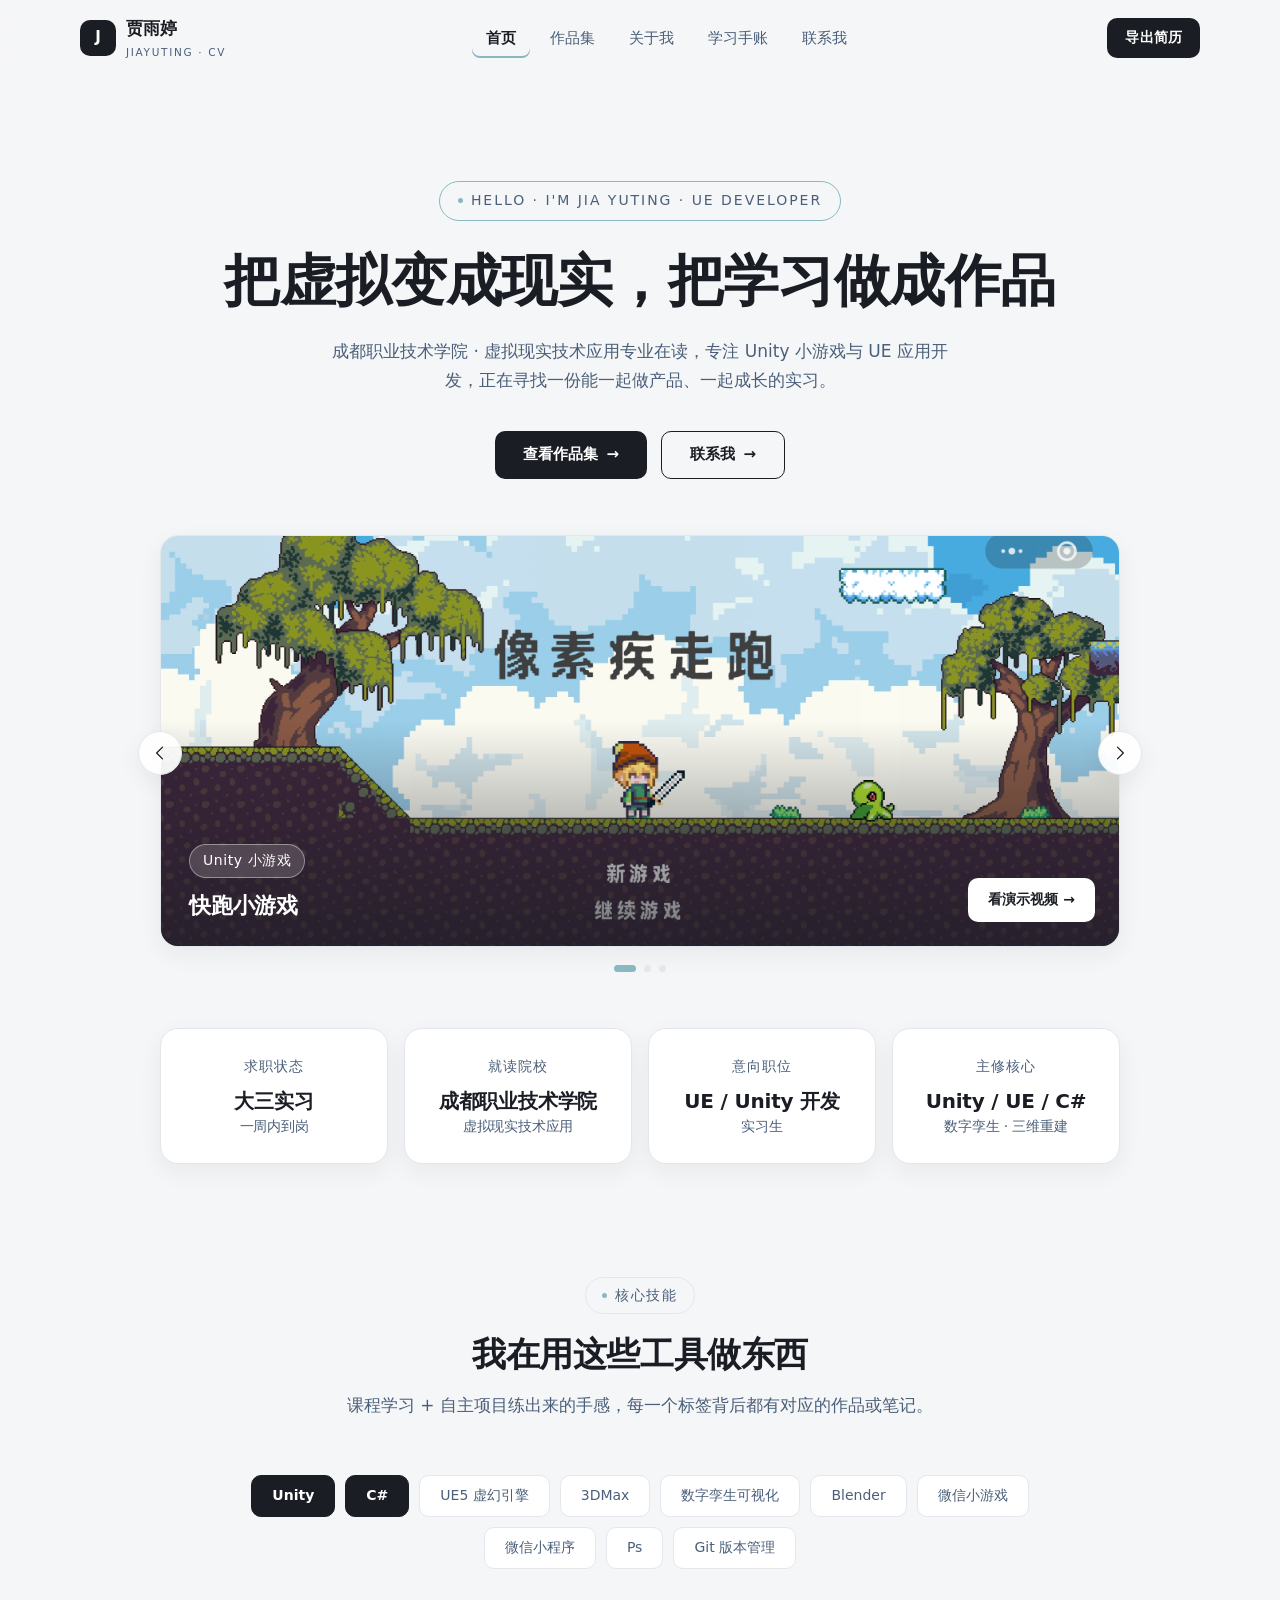
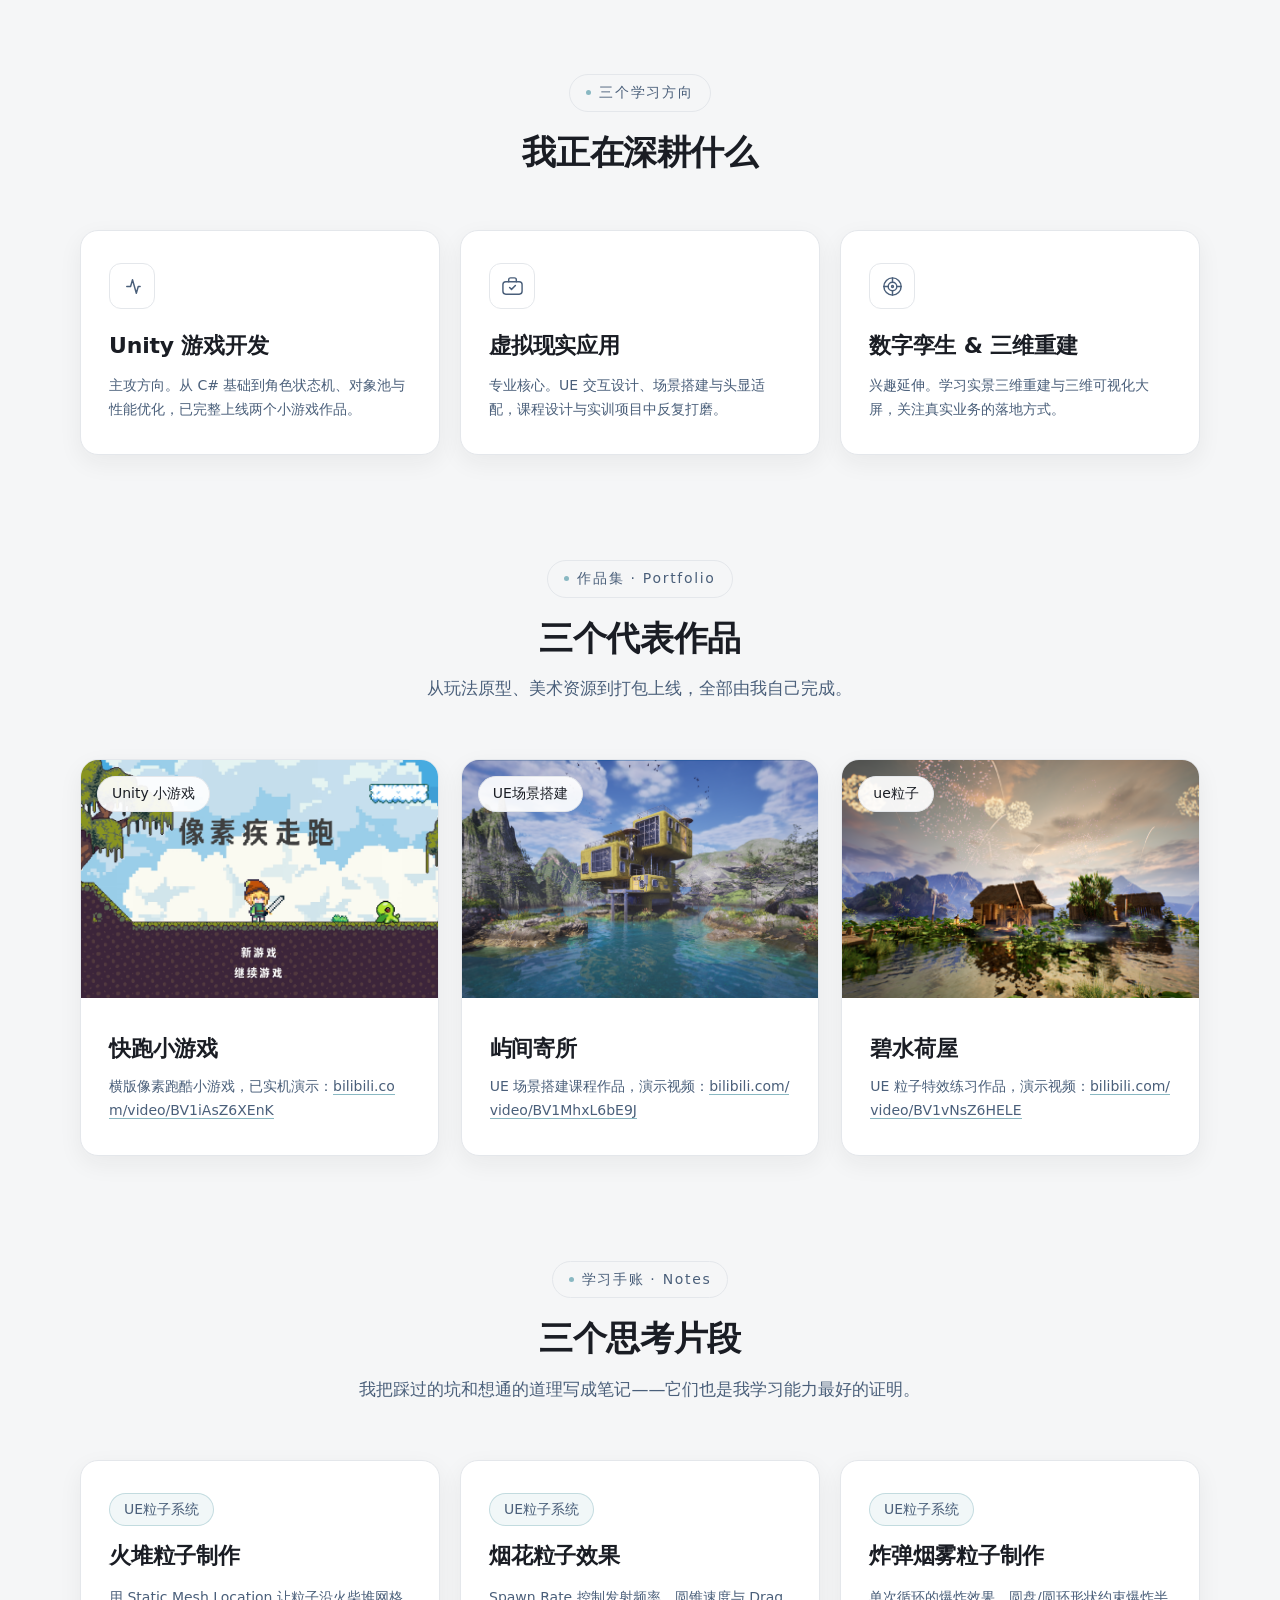
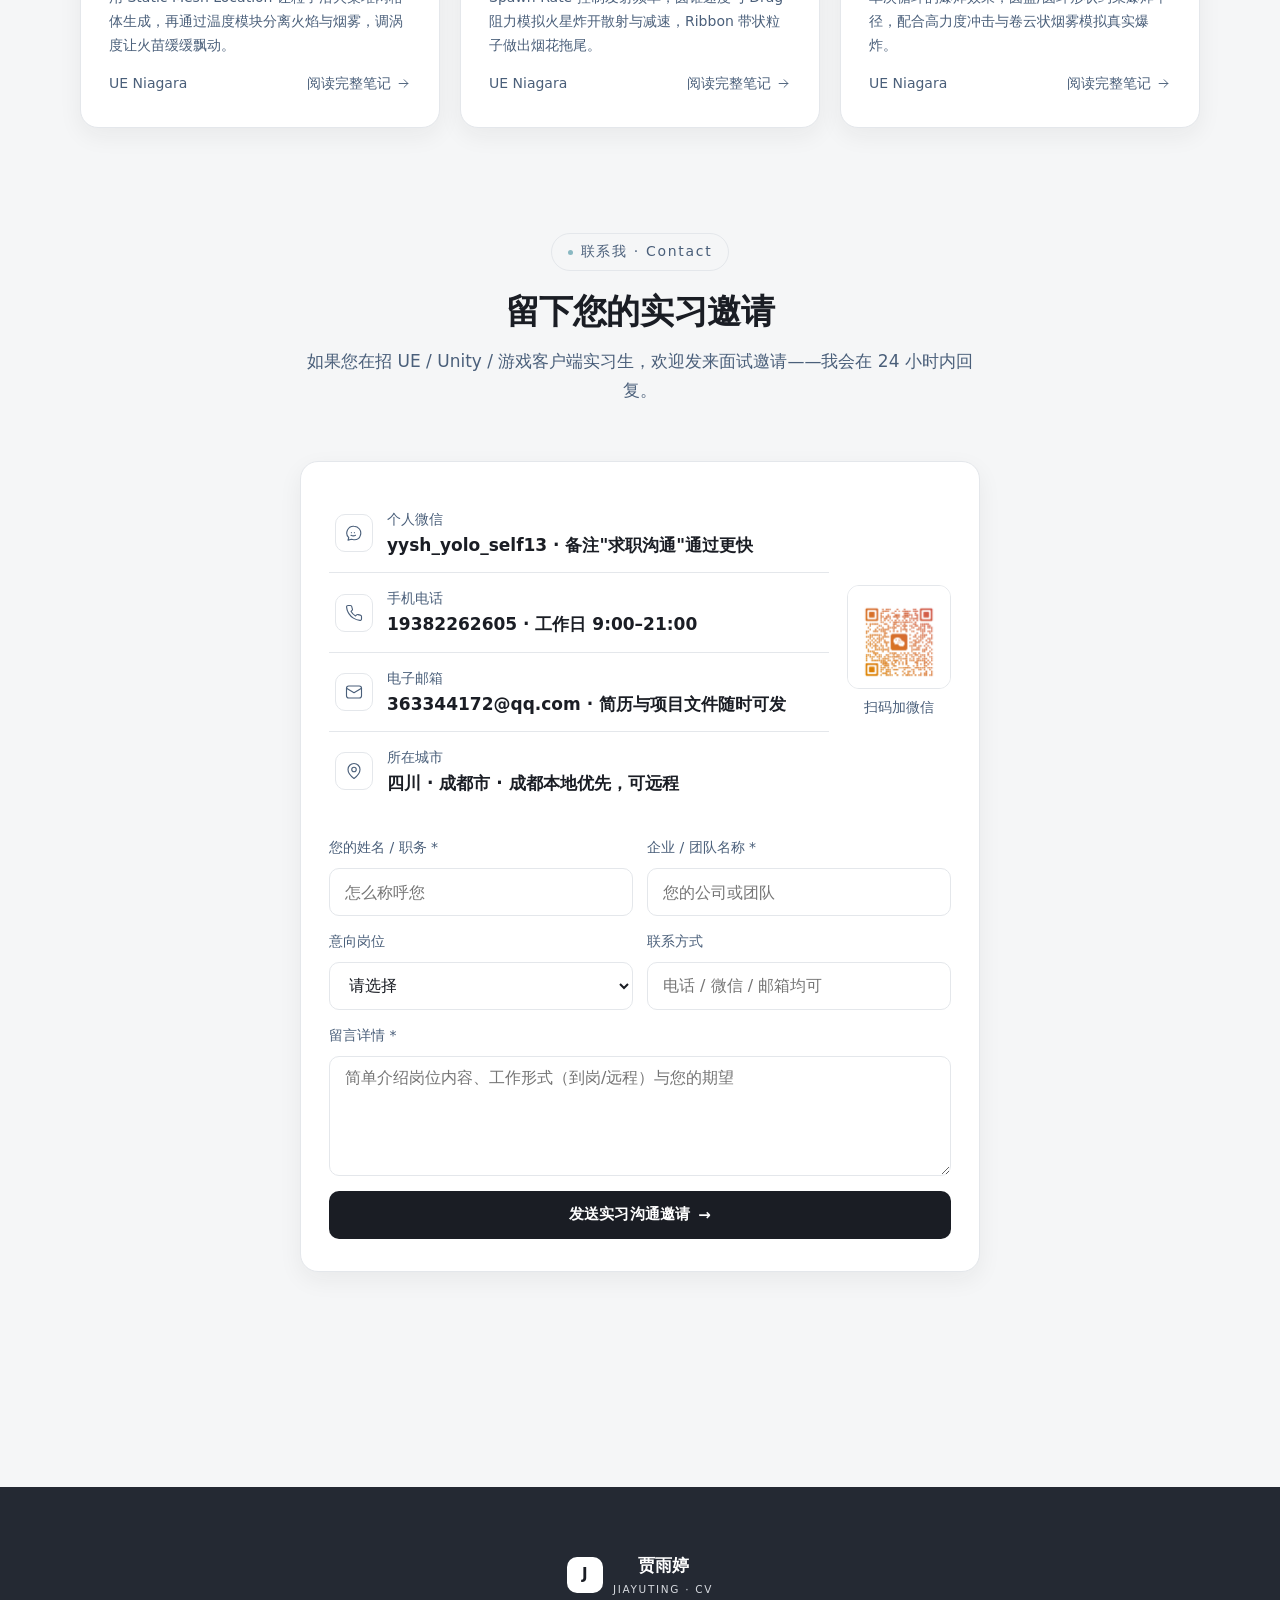
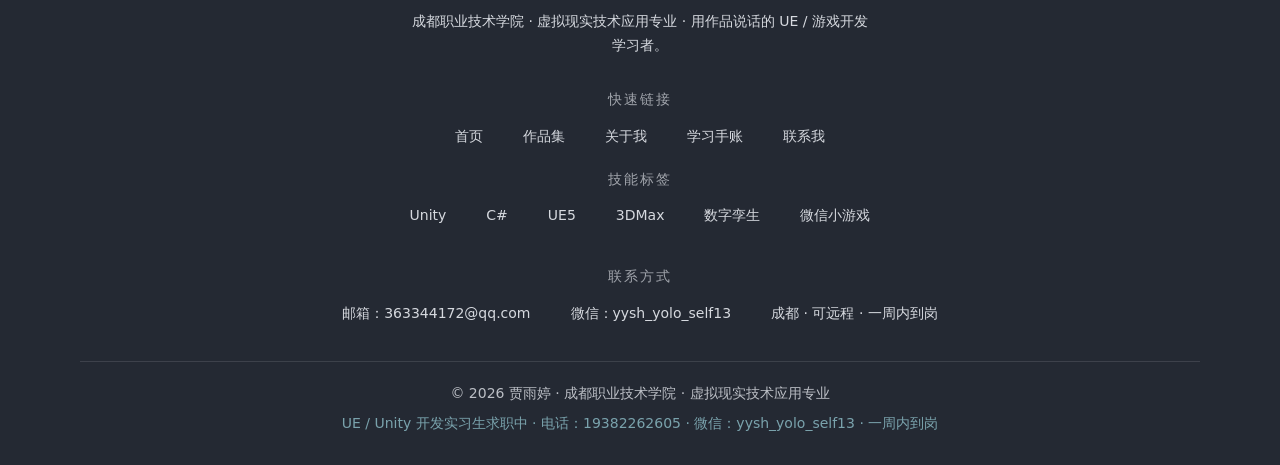
==== commit a7c9141a: "redesign: minimal premium theme (charcoal/slate/mist palette, Inter+Noto Sans, restrained motion)" ====
--- a/index.html
+++ b/index.html
@@ -11,36 +11,29 @@
 <meta property="og:type" content="website">
 <link rel="icon" href="data:image/svg+xml,%3Csvg xmlns='http://www.w3.org/2000/svg' viewBox='0 0 64 64'%3E%3Ccircle cx='32' cy='32' r='30' fill='%23335372'/%3E%3Ctext x='32' y='44' font-size='32' font-weight='700' text-anchor='middle' fill='%23FFFFFF' font-family='Arial'%3EJ%3C/text%3E%3C/svg%3E">
 <link rel="preconnect" href="https://miaoda.feishu.cn">
-<link rel="stylesheet" href="https://miaoda.feishu.cn/fonts/css2?family=Noto+Sans+SC:wght@400;500;700&family=Noto+Serif+SC:wght@700;900&family=Space+Grotesk:wght@500;700&display=swap">
-<style>
-/* ============ 设计系统：晴空胶囊（浅色 · 个人求职站） ============ */
+<link rel="stylesheet" href="https://miaoda.feishu.cn/fonts/css2?family=Inter:wght@400;500;600;700&family=Noto+Sans+SC:wght@400;500;600;700&display=swap">
+<style>/* ============ 设计系统：极简高级克制质感风 ============ */
 :root{
-  --navy:#335372;
-  --navy-d:#27435f;
-  --acc:#10b981;
-  --acc-d:#059669;
-  --ink:#0f172a;
-  --text:#334155;
-  --muted:#64748b;
-  --bg1:#f2f8ff; --bg2:#e7f1fa; --bg3:#eaf6ef;
-  --line:rgba(51,83,114,.16);
-  --card:rgba(255,255,255,.78);
-  --card-solid:#ffffff;
-  --shadow:0 10px 34px rgba(51,83,114,.10);
-  --shadow-lg:0 18px 48px rgba(51,83,114,.16);
-  --grad:linear-gradient(110deg,#335372 0%,#10b981 100%);
+  --ink:#1A1D24;
+  --text:#4A5F7A;
+  --acc:#89B8C2;
+  --bg:#F5F6F7;
+  --card:#FFFFFF;
+  --line:#E4E7EB;
+  --dark:#242933;
+  --dark-txt:#D6D9DF;
+  --shadow:0 8px 24px rgba(26,29,36,.06);
+  --shadow-lg:0 14px 34px rgba(26,29,36,.12);
   --radius:18px;
-  --font-cn:"Noto Sans SC","Microsoft YaHei",system-ui,sans-serif;
-  --font-title:"Noto Serif SC","Songti SC","SimSun",Georgia,serif;
-  --font-mono:"Space Grotesk",ui-monospace,"SFMono-Regular",Consolas,monospace;
+  --t:.3s ease;
 }
 *{margin:0;padding:0;box-sizing:border-box}
 html{scroll-behavior:smooth}
 body{
-  background:linear-gradient(180deg,var(--bg1) 0%,var(--bg2) 42%,var(--bg3) 100%) fixed;
+  background:var(--bg);
   color:var(--text);
-  font-family:var(--font-cn);
-  font-size:15px;line-height:1.75;
+  font-family:"Inter","Noto Sans SC","Microsoft YaHei",system-ui,sans-serif;
+  font-size:17px;line-height:1.7;
   -webkit-font-smoothing:antialiased;
   overflow-x:hidden;
 }
@@ -49,342 +42,328 @@
 button{font-family:inherit;cursor:pointer;border:none;background:none;color:inherit}
 ul{list-style:none}
 :focus-visible{outline:2px solid var(--acc);outline-offset:2px;border-radius:4px}
-::selection{background:rgba(16,185,129,.22)}
-
-/* 背景装饰 */
-.bg-scene{position:fixed;inset:0;z-index:0;pointer-events:none;overflow:hidden}
-.bg-scene::before{
-  content:"";position:absolute;inset:0;
-  background-image:radial-gradient(rgba(51,83,114,.09) 1px,transparent 1px);
-  background-size:24px 24px;
-  mask-image:radial-gradient(ellipse 90% 60% at 50% 0%,#000 25%,transparent 72%);
-  -webkit-mask-image:radial-gradient(ellipse 90% 60% at 50% 0%,#000 25%,transparent 72%);
-}
-.bg-scene .blob{position:absolute;border-radius:50%;filter:blur(80px);opacity:.5}
-.blob-c{width:560px;height:560px;background:#bfe3ff;top:-200px;left:-140px}
-.blob-v{width:480px;height:480px;background:#b9f0d8;top:140px;right:-180px}
+::selection{background:rgba(137,184,194,.35)}
+
+/* 背景装饰：极简风禁用 */
+.bg-scene{display:none}
 
 .wrap{position:relative;z-index:1;max-width:1160px;margin:0 auto;padding:0 20px}
 
 /* 按钮 */
 .btn{
   display:inline-flex;align-items:center;justify-content:center;gap:8px;
-  min-height:46px;padding:0 26px;border-radius:99px;
-  font-size:15px;font-weight:700;letter-spacing:.02em;
-  transition:transform .18s ease,box-shadow .18s ease,background .18s ease,border-color .18s ease,color .18s ease;
-}
-.btn-solid{background:var(--navy);color:#fff;box-shadow:0 8px 24px rgba(51,83,114,.28)}
-.btn-solid:hover{background:var(--navy-d);transform:translateY(-2px);box-shadow:0 12px 32px rgba(51,83,114,.34)}
-.btn-ghost{border:1.5px solid rgba(51,83,114,.32);color:var(--navy);background:rgba(255,255,255,.72)}
-.btn-ghost:hover{border-color:var(--acc);color:var(--acc-d);transform:translateY(-2px)}
-.btn .arr{transition:transform .18s ease}
+  min-height:48px;padding:0 28px;border-radius:10px;
+  font-size:15px;font-weight:600;letter-spacing:.01em;
+  transition:all var(--t);
+}
+.btn-solid{background:var(--ink);color:#fff}
+.btn-solid:hover{background:var(--text);transform:translateY(-2px)}
+.btn-ghost{border:1.5px solid var(--ink);color:var(--ink);background:transparent}
+.btn-ghost:hover{border-color:var(--acc);color:var(--acc);transform:translateY(-2px)}
+.btn .arr{transition:transform var(--t)}
 .btn:hover .arr{transform:translateX(3px)}
 
-/* 页眉：居中胶囊导航 */
-.site-head{position:sticky;top:14px;z-index:50;padding:0 16px}
-.pill{
-  max-width:1080px;margin:0 auto;
-  display:flex;align-items:center;gap:10px;
-  padding:9px 12px 9px 16px;border-radius:99px;
-  background:rgba(255,255,255,.78);
-  backdrop-filter:blur(16px);-webkit-backdrop-filter:blur(16px);
-  border:1px solid rgba(255,255,255,.92);
-  box-shadow:var(--shadow);
-}
-.logo{display:flex;align-items:center;gap:10px;font-weight:900;font-size:16.5px;color:var(--ink)}
+/* 页眉：固定顶部磨砂，滚动加深 */
+.site-head{
+  position:sticky;top:0;z-index:50;
+  background:rgba(245,246,247,.72);
+  backdrop-filter:blur(14px);-webkit-backdrop-filter:blur(14px);
+  border-bottom:1px solid transparent;
+  transition:background var(--t),border-color var(--t);
+}
+.site-head.scrolled{background:rgba(255,255,255,.94);border-bottom-color:var(--line)}
+.pill{max-width:1160px;margin:0 auto;display:flex;align-items:center;gap:10px;padding:14px 20px}
+.logo{display:flex;align-items:center;gap:10px;font-weight:700;font-size:17px;color:var(--ink)}
 .logo-mark{
-  width:36px;height:36px;border-radius:50%;flex:none;
-  background:var(--navy);display:grid;place-items:center;
-  color:#fff;font-family:var(--font-mono);font-size:16px;font-weight:700;
-  box-shadow:0 4px 12px rgba(51,83,114,.3);
-}
-.logo .en{font-family:var(--font-mono);font-size:11px;font-weight:500;color:var(--muted);letter-spacing:.14em}
-.main-nav{display:flex;gap:2px;margin:0 auto}
+  width:36px;height:36px;border-radius:10px;flex:none;
+  background:var(--ink);display:grid;place-items:center;
+  color:#fff;font-size:15px;font-weight:700;
+}
+.logo .en{font-size:10.5px;font-weight:500;color:var(--text);letter-spacing:.16em}
+.main-nav{display:flex;gap:6px;margin:0 auto}
 .main-nav a{
-  padding:8px 15px;border-radius:99px;font-size:14.5px;font-weight:500;color:var(--muted);
-  transition:color .15s ease,background .15s ease;
-}
-.main-nav a:hover{color:var(--navy);background:rgba(51,83,114,.07)}
-.main-nav a.on{color:#fff;background:var(--navy)}
+  padding:8px 14px;border-radius:8px;font-size:14.5px;font-weight:500;color:var(--text);
+  transition:color var(--t),background var(--t),box-shadow var(--t);
+}
+.main-nav a:hover{color:var(--ink);background:rgba(26,29,36,.05)}
+.main-nav a.on{color:var(--ink);font-weight:600;box-shadow:inset 0 -2px 0 var(--acc);background:none}
 .head-cta{flex:none}
-.head-cta .btn{min-height:40px;padding:0 20px;font-size:14px}
-.menu-btn{display:none;width:42px;height:42px;border-radius:99px;border:1px solid var(--line);place-items:center;background:#fff}
-.menu-btn svg{width:20px;height:20px;stroke:var(--navy)}
+.head-cta .btn{min-height:40px;padding:0 18px;font-size:14px}
+.menu-btn{display:none;width:42px;height:42px;border-radius:10px;border:1px solid var(--line);place-items:center;background:#fff}
+.menu-btn svg{width:20px;height:20px;stroke:var(--ink)}
 
 /* 移动端抽屉 */
-.drawer{position:fixed;inset:0;z-index:60;visibility:hidden;opacity:0;overflow:hidden;transition:opacity .2s ease,visibility .2s ease}
+.drawer{position:fixed;inset:0;z-index:60;visibility:hidden;opacity:0;overflow:hidden;transition:opacity .3s ease,visibility .3s ease}
 .drawer.open{visibility:visible;opacity:1}
-.drawer-mask{position:absolute;inset:0;background:rgba(15,23,42,.32)}
+.drawer-mask{position:absolute;inset:0;background:rgba(26,29,36,.4)}
 .drawer-panel{
   position:absolute;right:0;top:0;bottom:0;width:min(320px,84vw);
-  background:rgba(255,255,255,.96);border-left:1px solid var(--line);
-  padding:22px;display:flex;flex-direction:column;gap:6px;
-  transform:translateX(100%);transition:transform .24s ease;
-  backdrop-filter:blur(14px);
+  background:#fff;border-left:1px solid var(--line);
+  padding:22px;display:flex;flex-direction:column;gap:4px;
+  transform:translateX(100%);transition:transform .3s ease;
 }
 .drawer.open .drawer-panel{transform:none}
-.drawer-panel a{padding:13px 14px;border-radius:99px;font-size:16px;color:var(--text)}
-.drawer-panel a:hover{background:rgba(51,83,114,.07);color:var(--navy)}
+.drawer-panel a{padding:13px 14px;border-radius:10px;font-size:16px;color:var(--text)}
+.drawer-panel a:hover{background:rgba(26,29,36,.04);color:var(--ink)}
 .drawer-panel .btn{margin-top:14px}
-.drawer-close{position:absolute;top:16px;right:16px;width:38px;height:38px;border-radius:99px;border:1px solid var(--line);display:grid;place-items:center;background:#fff}
+.drawer-close{position:absolute;top:16px;right:16px;width:38px;height:38px;border-radius:10px;border:1px solid var(--line);display:grid;place-items:center;background:#fff}
 
 /* 视图 */
 .view{display:none}
-.view.on{display:block;animation:viewIn .32s ease}
+.view.on{display:block;animation:viewIn .3s ease}
 @keyframes viewIn{from{opacity:0;transform:translateY(8px)}to{opacity:1;transform:none}}
 
-/* 区块 */
-.sec{padding:64px 0}
-.sec[id]{scroll-margin-top:96px}
-.sec-head{max-width:760px;margin:0 auto 44px;text-align:center}
+/* 区块：大量留白 */
+.sec{padding:90px 0}
+.sec[id]{scroll-margin-top:90px}
+.sec-head{max-width:760px;margin:0 auto 56px;text-align:center}
 .eyebrow{
   display:inline-flex;align-items:center;gap:8px;
-  padding:6px 15px;border-radius:99px;
-  background:rgba(51,83,114,.07);border:1px solid rgba(51,83,114,.13);
-  font-family:var(--font-mono);font-size:12.5px;font-weight:500;
-  color:var(--navy);letter-spacing:.1em;margin-bottom:14px;
-}
-.eyebrow::before{content:"";width:6px;height:6px;border-radius:50%;background:var(--acc)}
-.sec-head h2{font-family:var(--font-title);font-size:clamp(26px,4.8vw,38px);font-weight:900;line-height:1.28;letter-spacing:-.01em;color:var(--ink)}
-.sec-head .sub{color:var(--muted);margin-top:12px;font-size:15px;max-width:62ch;margin-left:auto;margin-right:auto}
-
+  padding:6px 16px;border-radius:99px;
+  background:none;border:1px solid var(--line);
+  font-size:14px;font-weight:500;
+  color:var(--text);letter-spacing:.12em;margin-bottom:18px;
+}
+.eyebrow::before{content:"";width:5px;height:5px;border-radius:50%;background:var(--acc)}
+.sec-head h2{font-size:clamp(26px,3.6vw,34px);font-weight:600;line-height:1.3;letter-spacing:-.4px;color:var(--ink)}
+.sec-head .sub{color:var(--text);margin-top:14px;font-size:17px;max-width:62ch;margin-left:auto;margin-right:auto}
+
+/* 卡片基底 */
 .win{
-  position:relative;border:1px solid rgba(255,255,255,.92);border-radius:var(--radius);
+  position:relative;border:1px solid var(--line);border-radius:var(--radius);
   background:var(--card);
-  backdrop-filter:blur(10px);-webkit-backdrop-filter:blur(10px);
-  box-shadow:0 6px 22px rgba(51,83,114,.08);
+  box-shadow:var(--shadow);
   overflow:hidden;
-  transition:transform .2s ease,box-shadow .2s ease,border-color .2s ease;
-}
-.win:hover{transform:translateY(-4px);box-shadow:var(--shadow-lg);border-color:rgba(16,185,129,.4)}
-
-.rv{opacity:0;transform:translateY(18px);transition:opacity .5s ease,transform .5s ease}
+  transition:transform var(--t),box-shadow var(--t),border-color var(--t);
+}
+.win:hover{transform:translateY(-4px);box-shadow:var(--shadow-lg);border-color:var(--acc)}
+
+.rv{opacity:0;transform:translateY(16px);transition:opacity .3s ease,transform .3s ease}
 .rv.in{opacity:1;transform:none}
 
-.wave-sep{position:relative;z-index:1;display:block;width:100%;height:64px;color:#fff;opacity:.85}
-.wave-sep svg{display:block;width:100%;height:100%}
+.wave-sep{display:none}
 
 /* ===== 首页 ===== */
-.hero{padding:56px 20px 12px;text-align:center}
+.hero{padding:88px 20px 8px;text-align:center}
 .hero-badge{
   display:inline-flex;align-items:center;gap:8px;
-  padding:7px 16px;border-radius:99px;border:1px solid rgba(16,185,129,.35);
-  background:rgba(16,185,129,.08);font-size:13px;font-weight:500;color:var(--acc-d);margin-bottom:20px;
-  font-family:var(--font-mono);letter-spacing:.08em;
-}
-.hero-badge i{width:6px;height:6px;border-radius:50%;background:var(--acc);box-shadow:0 0 8px rgba(16,185,129,.8)}
-.hero h1{font-family:var(--font-title);font-size:clamp(32px,6.2vw,56px);font-weight:900;line-height:1.2;letter-spacing:-.01em;color:var(--ink);max-width:22ch;margin:0 auto}
-.hero h1 .grad{background:var(--grad);-webkit-background-clip:text;background-clip:text;color:transparent}
-.hero-sub{color:var(--muted);margin:18px auto 0;font-size:16px;max-width:58ch}
-.hero-cta{display:flex;flex-wrap:wrap;justify-content:center;gap:12px;margin-top:30px}
-
-.carousel{position:relative;max-width:960px;margin:42px auto 0;z-index:1}
-.car-viewport{overflow:hidden;border-radius:24px;box-shadow:var(--shadow-lg);border:1px solid rgba(255,255,255,.9)}
-.car-track{display:flex;transition:transform .5s cubic-bezier(.22,.8,.3,1)}
-.car-card{flex:0 0 100%;position:relative;aspect-ratio:21/9;overflow:hidden;background:#dce9f5}
+  padding:7px 18px;border-radius:99px;border:1px solid var(--acc);
+  background:none;font-size:14px;font-weight:500;color:var(--text);margin-bottom:26px;
+  letter-spacing:.14em;
+}
+.hero-badge i{width:5px;height:5px;border-radius:50%;background:var(--acc)}
+.hero h1{font-size:clamp(32px,5.4vw,56px);font-weight:700;line-height:1.22;letter-spacing:-.6px;color:var(--ink);max-width:22ch;margin:0 auto}
+.hero h1 .grad{color:var(--ink)}
+.hero-sub{color:var(--text);margin:22px auto 0;font-size:17px;max-width:58ch}
+.hero-cta{display:flex;flex-wrap:wrap;justify-content:center;gap:14px;margin-top:36px}
+
+.carousel{position:relative;max-width:960px;margin:56px auto 0;z-index:1}
+.car-viewport{overflow:hidden;border-radius:var(--radius);box-shadow:var(--shadow);border:1px solid var(--line)}
+.car-track{display:flex;transition:transform .3s ease}
+.car-card{flex:0 0 100%;position:relative;aspect-ratio:21/9;overflow:hidden;background:#E4E7EB}
 .car-card img{width:100%;height:100%;object-fit:cover}
-.car-card::after{content:"";position:absolute;inset:0;background:linear-gradient(180deg,transparent 38%,rgba(15,23,42,.72) 100%)}
-.car-info{position:absolute;left:26px;bottom:20px;z-index:2;text-align:left;color:#fff}
+.car-card::after{content:"";position:absolute;inset:0;background:linear-gradient(180deg,transparent 45%,rgba(26,29,36,.62) 100%)}
+.car-info{position:absolute;left:28px;bottom:22px;z-index:2;text-align:left;color:#fff}
 .car-info .tag{
-  display:inline-block;padding:4px 12px;border-radius:99px;margin-bottom:8px;
-  background:rgba(255,255,255,.2);border:1px solid rgba(255,255,255,.45);
-  font-size:12px;font-weight:700;letter-spacing:.05em;backdrop-filter:blur(6px);
-}
-.car-info h3{font-size:clamp(17px,2.6vw,22px);font-weight:900;text-shadow:0 2px 10px rgba(0,0,0,.4)}
+  display:inline-block;padding:4px 13px;border-radius:99px;margin-bottom:9px;
+  background:rgba(255,255,255,.16);border:1px solid rgba(255,255,255,.4);
+  font-size:14px;font-weight:500;letter-spacing:.04em;backdrop-filter:blur(6px);
+}
+.car-info h3{font-size:clamp(17px,2.4vw,22px);font-weight:600;letter-spacing:-.2px}
 .car-cta{
-  position:absolute;right:22px;bottom:22px;z-index:2;
+  position:absolute;right:24px;bottom:24px;z-index:2;
   display:inline-flex;align-items:center;gap:6px;
-  padding:9px 18px;border-radius:99px;background:#fff;color:var(--navy);
-  font-size:13.5px;font-weight:700;box-shadow:0 6px 18px rgba(0,0,0,.25);
-  transition:transform .18s ease;
-}
-.car-cta:hover{transform:translateY(-2px)}
+  padding:10px 20px;border-radius:10px;background:#fff;color:var(--ink);
+  font-size:14px;font-weight:600;
+  transition:all var(--t);
+}
+.car-cta:hover{color:var(--acc)}
 .car-btn{
   position:absolute;top:50%;transform:translateY(-50%);z-index:3;
-  width:46px;height:46px;border-radius:50%;background:rgba(255,255,255,.92);
-  display:grid;place-items:center;box-shadow:var(--shadow);
-  transition:transform .16s ease,background .16s ease;
-}
-.car-btn:hover{background:#fff;transform:translateY(-50%) scale(1.07)}
-.car-btn svg{width:20px;height:20px;stroke:var(--navy)}
+  width:44px;height:44px;border-radius:50%;background:rgba(255,255,255,.94);
+  display:grid;place-items:center;box-shadow:var(--shadow);border:1px solid var(--line);
+  transition:all var(--t);
+}
+.car-btn:hover{border-color:var(--acc)}
+.car-btn svg{width:20px;height:20px;stroke:var(--ink)}
 .car-prev{left:-8px}.car-next{right:-8px}
-.car-dots{display:flex;justify-content:center;gap:8px;margin-top:16px}
-.car-dot{width:8px;height:8px;border-radius:99px;background:rgba(51,83,114,.25);transition:all .25s ease}
-.car-dot.on{width:24px;background:var(--navy)}
+.car-dots{display:flex;justify-content:center;gap:8px;margin-top:18px}
+.car-dot{width:7px;height:7px;border-radius:99px;background:#E4E7EB;transition:all var(--t)}
+.car-dot.on{width:22px;background:var(--acc)}
 
 /* 数据条 */
-.hero-stats{display:grid;grid-template-columns:repeat(4,1fr);gap:14px;max-width:920px;margin:40px auto 0}
+.hero-stats{display:grid;grid-template-columns:repeat(4,1fr);gap:16px;max-width:960px;margin:56px auto 0}
 .hstat{
-  padding:20px 12px;border-radius:16px;
-  background:var(--card);border:1px solid rgba(255,255,255,.92);
-  box-shadow:0 6px 20px rgba(51,83,114,.07);
-  backdrop-filter:blur(8px);text-align:center;
-}
-.hstat .k{font-family:var(--font-mono);font-size:12px;font-weight:500;color:var(--muted);letter-spacing:.12em;margin-bottom:6px}
-.hstat .n{font-size:16.5px;font-weight:700;color:var(--ink);line-height:1.4}
-.hstat .n small{display:block;font-size:13px;font-weight:500;color:var(--muted)}
+  padding:26px 14px;border-radius:var(--radius);
+  background:var(--card);border:1px solid var(--line);
+  box-shadow:var(--shadow);text-align:center;
+  transition:transform var(--t),border-color var(--t);
+}
+.hstat:hover{transform:translateY(-4px);border-color:var(--acc)}
+.hstat .k{font-size:14px;font-weight:400;color:var(--text);letter-spacing:.08em;margin-bottom:8px}
+.hstat .n{font-size:20px;font-weight:600;color:var(--ink);line-height:1.4;letter-spacing:-.2px}
+.hstat .n small{display:block;font-size:14px;font-weight:400;color:var(--text);margin-top:2px}
 
 /* 技能标签云 */
-.skills{
-  display:flex;flex-wrap:wrap;justify-content:center;gap:10px;
-  max-width:860px;margin:0 auto;
-}
+.skills{display:flex;flex-wrap:wrap;justify-content:center;gap:10px;max-width:860px;margin:0 auto}
 .skl{
-  padding:9px 20px;border-radius:99px;border:1px solid var(--line);
-  background:rgba(255,255,255,.72);font-size:14.5px;font-weight:500;color:var(--navy);
-  transition:all .16s ease;
-}
-.skl:hover{border-color:var(--acc);color:var(--acc-d);transform:translateY(-2px)}
-.skl.hl{background:var(--navy);color:#fff;border-color:transparent;font-weight:700;box-shadow:0 6px 18px rgba(51,83,114,.26)}
+  padding:8px 20px;border-radius:10px;border:1px solid var(--line);
+  background:#fff;font-size:14px;font-weight:400;color:var(--text);
+  transition:all var(--t);
+}
+.skl:hover{border-color:var(--acc);color:var(--ink);transform:translateY(-2px)}
+.skl.hl{background:var(--ink);color:#fff;border-color:var(--ink);font-weight:600}
 
 /* 三方向 */
-.dir-grid{display:grid;grid-template-columns:1fr;gap:18px}
-.dir{padding:28px 24px}
-.dir .ic{width:46px;height:46px;border-radius:14px;display:grid;place-items:center;background:rgba(51,83,114,.07);border:1px solid rgba(51,83,114,.14);margin-bottom:16px}
-.dir .ic svg{width:23px;height:23px;stroke:var(--navy)}
-.dir h3{font-size:17px;font-weight:700;margin-bottom:8px;color:var(--ink)}
-.dir p{color:var(--muted);font-size:14px}
+.dir-grid{display:grid;grid-template-columns:1fr;gap:20px}
+.dir{padding:32px 28px}
+.dir .ic{width:46px;height:46px;border-radius:12px;display:grid;place-items:center;background:none;border:1px solid var(--line);margin-bottom:18px}
+.dir .ic svg{width:23px;height:23px;stroke:var(--text)}
+.dir h3{font-size:22px;font-weight:600;letter-spacing:-.2px;margin-bottom:10px;color:var(--ink)}
+.dir p{color:var(--text);font-size:14px;line-height:1.7}
 
 /* 精选作品（首页） */
-.pick-grid{display:grid;grid-template-columns:1fr;gap:20px}
-.pick{border-radius:var(--radius);overflow:hidden;border:1px solid rgba(255,255,255,.92);background:var(--card-solid);box-shadow:0 6px 22px rgba(51,83,114,.08);transition:transform .18s ease,box-shadow .18s ease;display:block}
-.pick:hover{transform:translateY(-5px);box-shadow:var(--shadow-lg)}
-.pick-img{aspect-ratio:3/2;overflow:hidden;position:relative;background:#dce9f5}
-.pick-img img{width:100%;height:100%;object-fit:cover;transition:transform .45s ease}
-.pick:hover .pick-img img{transform:scale(1.06)}
-.pick-img .tag{position:absolute;top:14px;left:14px;padding:5px 13px;border-radius:99px;font-size:12px;font-weight:700;background:rgba(255,255,255,.88);border:1px solid rgba(255,255,255,.95);color:var(--navy);backdrop-filter:blur(6px)}
-.pick-bd{padding:18px 18px 20px}
-.pick-bd h3{font-size:16.5px;font-weight:700;margin-bottom:6px;color:var(--ink)}
-.pick-bd p{color:var(--muted);font-size:13.5px}
-.pick-bd p a{color:var(--acc);font-weight:600;text-decoration:none;word-break:break-all}
-.pick-bd p a:hover{text-decoration:underline}
-.center-cta{text-align:center;margin-top:34px}
+.pick-grid{display:grid;grid-template-columns:1fr;gap:22px}
+.pick{border-radius:var(--radius);overflow:hidden;border:1px solid var(--line);background:var(--card);box-shadow:var(--shadow);transition:transform var(--t),box-shadow var(--t),border-color var(--t);display:block}
+.pick:hover{transform:translateY(-4px);box-shadow:var(--shadow-lg);border-color:var(--acc)}
+.pick-img{aspect-ratio:3/2;overflow:hidden;position:relative;background:#E4E7EB}
+.pick-img img{width:100%;height:100%;object-fit:cover;transition:transform .3s ease}
+.pick:hover .pick-img img{transform:scale(1.04)}
+.pick-img .tag{position:absolute;top:16px;left:16px;padding:5px 14px;border-radius:99px;font-size:14px;font-weight:500;background:rgba(255,255,255,.92);border:1px solid var(--line);color:var(--ink)}
+.pick-bd{padding:32px 28px}
+.pick-bd h3{font-size:22px;font-weight:600;letter-spacing:-.2px;margin-bottom:8px;color:var(--ink)}
+.pick-bd p{color:var(--text);font-size:14px;line-height:1.7}
+.pick-bd p a{color:var(--text);font-weight:500;text-decoration:none;word-break:break-all;border-bottom:1px solid var(--acc)}
+.pick-bd p a:hover{color:var(--acc);border-color:var(--acc)}
+.center-cta{text-align:center;margin-top:44px}
 
 /* 内页头 */
-.page-hero{padding:56px 20px 8px;text-align:center}
-.page-hero .crumb{font-size:13px;color:var(--muted);margin-bottom:16px}
-.page-hero .crumb a:hover{color:var(--acc-d)}
-.page-hero h1{font-family:var(--font-title);font-size:clamp(30px,5.6vw,48px);font-weight:900;line-height:1.2;letter-spacing:-.01em;color:var(--ink)}
-.page-hero h1 .grad{background:var(--grad);-webkit-background-clip:text;background-clip:text;color:transparent}
-.page-hero .sub{color:var(--muted);margin:16px auto 0;max-width:62ch;font-size:15.5px}
+.page-hero{padding:72px 20px 8px;text-align:center}
+.page-hero .crumb{font-size:14px;color:var(--text);margin-bottom:18px}
+.page-hero .crumb a:hover{color:var(--acc)}
+.page-hero h1{font-size:clamp(28px,4vw,34px);font-weight:600;line-height:1.3;letter-spacing:-.4px;color:var(--ink)}
+.page-hero h1 .grad{color:var(--ink)}
+.page-hero .sub{color:var(--text);margin:18px auto 0;max-width:62ch;font-size:17px}
 
 /* ===== 关于我 ===== */
-.story{display:grid;grid-template-columns:1fr;gap:30px;align-items:center}
-.story-img{border-radius:22px;overflow:hidden;box-shadow:var(--shadow-lg);aspect-ratio:16/10}
+.story{display:grid;grid-template-columns:1fr;gap:36px;align-items:center}
+.story-img{border-radius:var(--radius);overflow:hidden;box-shadow:var(--shadow);border:1px solid var(--line);aspect-ratio:16/10}
 .story-img img{width:100%;height:100%;object-fit:cover}
-.story-txt h3{font-family:var(--font-title);font-size:clamp(21px,3.8vw,28px);font-weight:900;margin-bottom:14px;color:var(--ink)}
-.story-txt p{color:var(--muted);margin-bottom:12px;font-size:14.5px}
-.story-txt p b{color:var(--ink);font-weight:700}
+.story-txt h3{font-size:clamp(21px,3vw,28px);font-weight:600;letter-spacing:-.3px;margin-bottom:16px;color:var(--ink)}
+.story-txt p{color:var(--text);margin-bottom:14px;font-size:17px;line-height:1.7}
+.story-txt p b{color:var(--ink);font-weight:600}
 .mission{
-  border-radius:22px;border:1px solid rgba(16,185,129,.3);
-  background:linear-gradient(150deg,rgba(16,185,129,.09),rgba(51,83,114,.05)),rgba(255,255,255,.7);
-  padding:30px 28px;text-align:center;
-  box-shadow:0 8px 26px rgba(16,185,129,.1);
-}
-.mission h3{font-family:var(--font-title);font-size:20px;font-weight:900;margin-bottom:10px;color:var(--acc-d)}
-.mission p{color:var(--text);font-size:15px;max-width:60ch;margin:0 auto}
+  border-radius:var(--radius);border:1px solid var(--line);
+  background:var(--card);
+  padding:32px 28px;text-align:center;
+  box-shadow:var(--shadow);
+}
+.mission h3{font-size:22px;font-weight:600;letter-spacing:-.2px;margin-bottom:12px;color:var(--ink)}
+.mission p{color:var(--text);font-size:17px;line-height:1.7;max-width:60ch;margin:0 auto}
 /* 简历双栏卡 */
-.resume-grid{display:grid;grid-template-columns:1fr;gap:18px}
-.res{padding:26px 24px}
-.res h3{font-size:17px;font-weight:700;margin-bottom:14px;color:var(--ink);display:flex;align-items:center;gap:10px}
-.res h3 .ic{width:34px;height:34px;flex:none;border-radius:10px;display:grid;place-items:center;background:rgba(51,83,114,.07);border:1px solid rgba(51,83,114,.14)}
-.res h3 .ic svg{width:18px;height:18px;stroke:var(--navy)}
-.res .big{font-size:16px;font-weight:700;color:var(--ink)}
-.res .when{font-family:var(--font-mono);font-size:13px;color:var(--acc-d);margin:2px 0 10px}
-.res p{color:var(--muted);font-size:14px;margin-bottom:8px}
+.resume-grid{display:grid;grid-template-columns:1fr;gap:20px}
+.res{padding:32px 28px}
+.res h3{font-size:22px;font-weight:600;letter-spacing:-.2px;margin-bottom:16px;color:var(--ink);display:flex;align-items:center;gap:12px}
+.res h3 .ic{width:36px;height:36px;flex:none;border-radius:10px;display:grid;place-items:center;background:none;border:1px solid var(--line)}
+.res h3 .ic svg{width:18px;height:18px;stroke:var(--text)}
+.res .big{font-size:17px;font-weight:600;color:var(--ink)}
+.res .when{font-size:14px;color:var(--text);margin:4px 0 12px;letter-spacing:.02em}
+.res p{color:var(--text);font-size:14px;line-height:1.7;margin-bottom:8px}
 .res .tags{display:flex;flex-wrap:wrap;gap:8px}
-.res .tags span{padding:5px 14px;border-radius:99px;border:1px solid var(--line);font-size:13px;color:var(--navy);background:rgba(51,83,114,.05)}
+.res .tags span{padding:5px 14px;border-radius:99px;border:1px solid var(--line);font-size:14px;color:var(--text);background:none}
 /* 技能 */
-.skill-grid{display:grid;grid-template-columns:1fr;gap:18px}
-.skill-card{padding:24px 22px}
-.skill-card h3{font-size:16px;font-weight:700;margin-bottom:12px;color:var(--ink)}
+.skill-grid{display:grid;grid-template-columns:1fr;gap:20px}
+.skill-card{padding:32px 28px}
+.skill-card h3{font-size:22px;font-weight:600;letter-spacing:-.2px;margin-bottom:14px;color:var(--ink)}
 .skill-card .tags{display:flex;flex-wrap:wrap;gap:8px}
-.skill-card .tags span{padding:5px 14px;border-radius:99px;border:1px solid var(--line);font-size:13px;color:var(--navy);background:rgba(51,83,114,.05)}
-.skill-card .tags .core{background:var(--navy);color:#fff;border-color:transparent;font-weight:700}
+.skill-card .tags span{padding:5px 14px;border-radius:99px;border:1px solid var(--line);font-size:14px;color:var(--text);background:none}
+.skill-card .tags .core{background:var(--ink);color:#fff;border-color:var(--ink);font-weight:500}
 /* 在校经历时间线 */
 .tl{display:grid;grid-template-columns:1fr;gap:0}
-.tl-item{position:relative;padding:0 0 26px 26px;border-left:1px solid rgba(51,83,114,.22);margin-left:9px}
-.tl-item::before{content:"";position:absolute;left:-6px;top:4px;width:10px;height:10px;border-radius:50%;background:#fff;border:2.5px solid var(--acc);box-shadow:0 0 0 3px rgba(16,185,129,.15)}
+.tl-item{position:relative;padding:0 0 30px 26px;border-left:1px solid var(--line);margin-left:9px}
+.tl-item::before{content:"";position:absolute;left:-6px;top:6px;width:10px;height:10px;border-radius:50%;background:#fff;border:2px solid var(--acc)}
 .tl-item:last-child{border-left-color:transparent}
-.tl-time{font-family:var(--font-mono);font-size:13px;font-weight:700;color:var(--acc-d)}
-.tl-item h4{font-size:16px;font-weight:700;margin:4px 0 6px;color:var(--ink)}
-.tl-item p{color:var(--muted);font-size:13.5px}
+.tl-time{font-size:14px;font-weight:500;color:var(--text);letter-spacing:.04em}
+.tl-item h4{font-size:17px;font-weight:600;margin:6px 0 8px;color:var(--ink)}
+.tl-item p{color:var(--text);font-size:14px;line-height:1.7}
 /* 荣誉 */
 .honor-chips{display:flex;flex-wrap:wrap;justify-content:center;gap:10px;max-width:760px;margin:0 auto}
-.honor-chips .chip{padding:9px 20px;border-radius:99px;border:1px solid var(--line);font-size:14px;font-weight:500;color:var(--navy);background:rgba(255,255,255,.72);display:inline-flex;align-items:center;gap:8px}
-.honor-chips .chip svg{width:15px;height:15px;stroke:#f59e0b;flex:none}
+.honor-chips .chip{padding:9px 20px;border-radius:10px;border:1px solid var(--line);font-size:14px;font-weight:400;color:var(--text);background:#fff;display:inline-flex;align-items:center;gap:8px}
+.honor-chips .chip svg{width:15px;height:15px;stroke:var(--text);flex:none}
 
 /* ===== 学习手账 ===== */
-.note-grid{display:grid;grid-template-columns:1fr;gap:18px}
-.note{padding:26px 24px;display:flex;flex-direction:column;gap:12px}
-.note .tag{align-self:flex-start;padding:4px 13px;border-radius:99px;font-size:12px;font-weight:700;background:rgba(16,185,129,.09);border:1px solid rgba(16,185,129,.25);color:var(--acc-d)}
-.note h3{font-size:16.5px;font-weight:700;color:var(--ink);line-height:1.5}
-.note p{color:var(--muted);font-size:13.5px;flex:1}
-.note .meta{display:flex;justify-content:space-between;align-items:center;font-family:var(--font-mono);font-size:12.5px;color:#8aa0b6}
-.note .more{display:inline-flex;align-items:center;gap:5px;font-size:13.5px;font-weight:700;color:var(--acc-d);background:none}
-.note .more svg{width:15px;height:15px;stroke:var(--acc-d);transition:transform .18s ease}
+.note-grid{display:grid;grid-template-columns:1fr;gap:20px}
+.note{padding:32px 28px;display:flex;flex-direction:column;gap:14px}
+.note .tag{align-self:flex-start;padding:4px 14px;border-radius:99px;font-size:14px;font-weight:400;background:rgba(137,184,194,.12);border:1px solid rgba(137,184,194,.45);color:var(--text)}
+.note h3{font-size:22px;font-weight:600;letter-spacing:-.2px;color:var(--ink);line-height:1.45}
+.note p{color:var(--text);font-size:14px;line-height:1.7;flex:1}
+.note .meta{display:flex;justify-content:space-between;align-items:center;font-size:14px;color:var(--text)}
+.note .more{display:inline-flex;align-items:center;gap:5px;font-size:14px;font-weight:500;color:var(--text);background:none;transition:color var(--t)}
+.note .more:hover{color:var(--acc)}
+.note .more svg{width:15px;height:15px;stroke:currentColor;transition:transform var(--t)}
 .note .more:hover svg{transform:translateX(3px)}
 
 /* ===== 联系我 ===== */
 .contact-stack{max-width:680px;margin:0 auto}
-.cinfo-stack{display:flex;gap:16px;align-items:center;margin-bottom:22px}
+.cinfo-stack{display:flex;gap:18px;align-items:center;margin-bottom:26px}
 .cinfo-rows{flex:1;min-width:0;display:flex;flex-direction:column}
-.cinfo-qr{flex:none;display:flex;flex-direction:column;align-items:center;gap:6px;text-decoration:none}
-.cinfo-qr img{width:104px;height:104px;object-fit:cover;border-radius:14px;border:1px solid var(--line);display:block;transition:transform .16s ease,box-shadow .16s ease}
-.cinfo-qr:hover img{transform:scale(1.05);box-shadow:0 8px 22px rgba(51,83,114,.18)}
-.cinfo-qr span{font-size:11.5px;color:var(--muted);font-weight:500}
+.cinfo-qr{flex:none;display:flex;flex-direction:column;align-items:center;gap:7px;text-decoration:none}
+.cinfo-qr img{width:104px;height:104px;object-fit:cover;border-radius:12px;border:1px solid var(--line);display:block;transition:transform var(--t),box-shadow var(--t)}
+.cinfo-qr:hover img{transform:translateY(-4px);box-shadow:var(--shadow-lg);border-color:var(--acc)}
+.cinfo-qr span{font-size:14px;color:var(--text)}
 @media (max-width:767px){.cinfo-qr img{width:82px;height:82px}}
-.cinfo-row{display:flex;gap:14px;align-items:center;padding:13px 6px;border-bottom:1px dashed var(--line)}
+.cinfo-row{display:flex;gap:14px;align-items:center;padding:14px 6px;border-bottom:1px solid var(--line)}
 .cinfo-row:last-child{border-bottom:none}
-.cinfo-row .ic{width:38px;height:38px;flex:none;border-radius:12px;display:grid;place-items:center;background:rgba(16,185,129,.08);border:1px solid rgba(16,185,129,.22)}
-.cinfo-row .ic svg{width:18px;height:18px;stroke:var(--acc-d)}
-.cinfo-row h4{font-size:12px;color:var(--muted);font-weight:500;margin-bottom:1px}
-.cinfo-row p{font-size:14.5px;font-weight:700;color:var(--ink);line-height:1.5}
-.cform{padding:28px 24px}
-.form-success{background:rgba(16,185,129,.1);border:1px solid rgba(16,185,129,.35);color:#0b7a5c;font-size:14px;font-weight:600;padding:12px 16px;border-radius:14px;margin-bottom:14px}
+.cinfo-row .ic{width:38px;height:38px;flex:none;border-radius:10px;display:grid;place-items:center;background:none;border:1px solid var(--line)}
+.cinfo-row .ic svg{width:18px;height:18px;stroke:var(--text)}
+.cinfo-row h4{font-size:14px;color:var(--text);font-weight:400;margin-bottom:1px}
+.cinfo-row p{font-size:17px;font-weight:600;color:var(--ink);line-height:1.5}
+.cform{padding:32px 28px}
+.form-success{background:rgba(137,184,194,.14);border:1px solid var(--acc);color:var(--ink);font-size:14px;font-weight:500;padding:13px 16px;border-radius:10px;margin-bottom:14px}
 .form-row{display:grid;grid-template-columns:1fr;gap:14px;margin-bottom:14px}
-.field label{display:block;font-size:13.5px;color:var(--text);margin-bottom:7px;font-weight:500}
+.field label{display:block;font-size:14px;color:var(--text);margin-bottom:8px;font-weight:400}
 .field input,.field textarea,.field select{
-  width:100%;min-height:46px;padding:11px 15px;border-radius:14px;
-  border:1.5px solid var(--line);background:#fff;color:var(--ink);
-  font-family:inherit;font-size:16px;transition:border-color .15s ease;
+  width:100%;min-height:48px;padding:11px 15px;border-radius:10px;
+  border:1px solid var(--line);background:#fff;color:var(--ink);
+  font-family:inherit;font-size:16px;transition:border-color var(--t);
 }
 .field textarea{min-height:120px;resize:vertical}
 .field input:focus,.field textarea:focus,.field select:focus{outline:none;border-color:var(--acc)}
 .cform .btn{width:100%;margin-top:6px}
 
-/* 页脚 */
-.site-foot{border-top:1px solid var(--line);padding:44px 0 26px;margin-top:24px;background:rgba(255,255,255,.55)}
-.foot-grid{display:grid;grid-template-columns:1fr;gap:22px;text-align:center}
-.foot-brand .logo{justify-content:center;margin-bottom:10px}
-.foot-brand p{color:var(--muted);font-size:13.5px;max-width:52ch;margin:0 auto}
+/* 页脚：深色区块 */
+.site-foot{background:var(--dark);color:var(--dark-txt);padding:64px 0 30px;margin-top:110px}
+.foot-grid{display:grid;grid-template-columns:1fr;gap:24px;text-align:center}
+.foot-brand .logo{justify-content:center;margin-bottom:12px;color:#fff}
+.foot-brand .logo .en{color:var(--dark-txt)}
+.foot-brand .logo-mark{background:#fff;color:var(--ink)}
+.foot-brand p{color:var(--dark-txt);font-size:14px;max-width:52ch;margin:0 auto;line-height:1.7}
 .foot-links{display:flex;flex-wrap:wrap;justify-content:center;gap:6px 8px}
-.foot-links a{padding:7px 16px;border-radius:99px;color:var(--text);font-size:13.5px;transition:all .15s ease}
-.foot-links a:hover{background:rgba(51,83,114,.08);color:var(--navy)}
-.foot-links .grp{width:100%;font-size:12px;font-family:var(--font-mono);color:var(--muted);letter-spacing:.12em;margin-top:6px}
-.foot-bottom{border-top:1px solid var(--line);margin-top:24px;padding-top:18px;display:flex;flex-direction:column;gap:6px;align-items:center;color:#8aa0b6;font-size:12.5px;text-align:center}
-.foot-bottom .intent{color:var(--navy);font-weight:500}
+.foot-links a{padding:7px 16px;border-radius:8px;color:var(--dark-txt);font-size:14px;transition:color var(--t)}
+.foot-links a:hover{color:var(--acc)}
+.foot-links .grp{width:100%;font-size:14px;color:var(--dark-txt);letter-spacing:.14em;margin-top:6px;opacity:.7}
+.foot-bottom{border-top:1px solid rgba(214,217,223,.16);margin-top:28px;padding-top:20px;display:flex;flex-direction:column;gap:6px;align-items:center;color:var(--dark-txt);font-size:14px;text-align:center;opacity:.85}
+.foot-bottom .intent{color:var(--acc);font-weight:500}
 
 .toast{
   position:fixed;left:50%;bottom:34px;transform:translateX(-50%) translateY(20px);
-  background:#fff;border:1.5px solid rgba(16,185,129,.5);color:var(--ink);
-  padding:13px 24px;border-radius:99px;font-size:14px;font-weight:700;
-  opacity:0;visibility:hidden;transition:all .25s ease;z-index:100;
+  background:#fff;border:1px solid var(--acc);color:var(--ink);
+  padding:13px 24px;border-radius:10px;font-size:14px;font-weight:500;
+  opacity:0;visibility:hidden;transition:all .3s ease;z-index:100;
   box-shadow:var(--shadow-lg);
 }
 .toast.show{opacity:1;visibility:visible;transform:translateX(-50%) translateY(0)}
 
 /* ===== 响应式 ===== */
 @media (min-width:768px){
-  body{font-size:15.5px}
-  .sec{padding:84px 0}
-  .hero{padding:72px 20px 10px}
+  .sec{padding:105px 0}
+  .hero{padding:104px 20px 8px}
   .dir-grid{grid-template-columns:repeat(3,1fr)}
   .pick-grid{grid-template-columns:repeat(3,1fr)}
-  .story{grid-template-columns:1fr 1fr;gap:52px}
+  .story{grid-template-columns:1fr 1fr;gap:56px}
   .resume-grid{grid-template-columns:repeat(2,1fr)}
   .skill-grid{grid-template-columns:repeat(3,1fr)}
-  .tl{grid-template-columns:repeat(3,1fr);gap:0 40px}
+  .tl{grid-template-columns:repeat(3,1fr);gap:0 44px}
   .tl-item{margin-left:0}
   .note-grid{grid-template-columns:repeat(3,1fr)}
   .form-row{grid-template-columns:1fr 1fr}
@@ -394,9 +373,10 @@
   .car-card{aspect-ratio:4/3}
   .hero-stats{grid-template-columns:repeat(2,1fr)}
   .car-info{left:18px;bottom:16px}
-  .car-cta{right:14px;bottom:14px;padding:7px 14px;font-size:12.5px}
+  .car-cta{right:14px;bottom:14px;padding:7px 14px;font-size:14px}
   .car-btn{width:38px;height:38px}
-  .wave-sep{height:40px}
+  .sec{padding:72px 0}
+  .hero{padding:64px 20px 8px}
 }
 @media (max-width:959px){
   .main-nav{display:none}
@@ -422,6 +402,7 @@
   .view .sec{padding:10px 0!important}
   .win,.res,.mission,.skill-card{box-shadow:none!important;border:1px solid #d7dee6!important;background:#fff!important;break-inside:avoid}
   .site-foot{background:#fff!important}
+  .foot-bottom{display:none!important}
   a{color:#000!important}
 }
 </style>
@@ -431,7 +412,7 @@
 
 <svg width="0" height="0" style="position:absolute" aria-hidden="true">
   <symbol id="ic-wave" viewBox="0 0 1440 64" preserveAspectRatio="none"><path fill="currentColor" d="M0,32 C240,64 480,0 720,24 C960,48 1200,56 1440,28 L1440,64 L0,64 Z" opacity=".55"/><path fill="currentColor" d="M0,44 C260,68 520,16 760,36 C1000,56 1240,60 1440,40 L1440,64 L0,64 Z"/></symbol>
-  <symbol id="ic-medal" viewBox="0 0 24 24"><circle cx="12" cy="9" r="6" fill="none" stroke-width="1.8" stroke-linecap="round"/><path d="M8.5 14L7 22l5-2.5L17 22l-1.5-8" fill="none" stroke-width="1.8" stroke-linecap="round" stroke-linejoin="round"/></symbol>
+  <symbol id="ic-medal" viewBox="0 0 24 24"><circle cx="12" cy="9" r="6" fill="none" stroke-width="1.5" stroke-linecap="round"/><path d="M8.5 14L7 22l5-2.5L17 22l-1.5-8" fill="none" stroke-width="1.5" stroke-linecap="round" stroke-linejoin="round"/></symbol>
 </svg>
 
 <!-- ===== 页眉 ===== -->
@@ -450,7 +431,7 @@
     </nav>
     <div class="head-cta"><button class="btn btn-solid" id="exportBtn" type="button">导出简历</button></div>
     <button class="menu-btn" id="menuBtn" aria-label="打开菜单" aria-expanded="false">
-      <svg viewBox="0 0 24 24" fill="none" stroke-width="2" stroke-linecap="round"><path d="M4 6h16M4 12h16M4 18h16"/></svg>
+      <svg viewBox="0 0 24 24" fill="none" stroke-width="1.5" stroke-linecap="round"><path d="M4 6h16M4 12h16M4 18h16"/></svg>
     </button>
   </div>
 </header>
@@ -460,7 +441,7 @@
   <div class="drawer-mask" id="drawerMask"></div>
   <nav class="drawer-panel" aria-label="移动端导航">
     <button class="drawer-close" id="drawerClose" aria-label="关闭菜单">
-      <svg viewBox="0 0 24 24" fill="none" stroke-width="2" stroke-linecap="round" width="18" height="18"><path d="M6 6l12 12M18 6L6 18"/></svg>
+      <svg viewBox="0 0 24 24" fill="none" stroke-width="1.5" stroke-linecap="round" width="18" height="18"><path d="M6 6l12 12M18 6L6 18"/></svg>
     </button>
     <a href="#/home" data-nav="home">首页</a>
     <a href="#/home#sec-works" data-nav="works">作品集</a>
@@ -487,7 +468,7 @@
 
     <div class="carousel" id="carousel" aria-label="精选项目轮播">
       <button class="car-btn car-prev" id="carPrev" aria-label="上一个项目">
-        <svg viewBox="0 0 24 24" fill="none" stroke-width="2.2" stroke-linecap="round" stroke-linejoin="round"><path d="M15 5l-7 7 7 7"/></svg>
+        <svg viewBox="0 0 24 24" fill="none" stroke-width="1.5" stroke-linecap="round" stroke-linejoin="round"><path d="M15 5l-7 7 7 7"/></svg>
       </button>
       <div class="car-viewport">
         <div class="car-track" id="carTrack">
@@ -497,7 +478,7 @@
         </div>
       </div>
       <button class="car-btn car-next" id="carNext" aria-label="下一个项目">
-        <svg viewBox="0 0 24 24" fill="none" stroke-width="2.2" stroke-linecap="round" stroke-linejoin="round"><path d="M9 5l7 7-7 7"/></svg>
+        <svg viewBox="0 0 24 24" fill="none" stroke-width="1.5" stroke-linecap="round" stroke-linejoin="round"><path d="M9 5l7 7-7 7"/></svg>
       </button>
       <div class="car-dots" id="carDots" role="tablist" aria-label="轮播指示器"></div>
     </div>
@@ -542,17 +523,17 @@
       </div>
       <div class="dir-grid">
         <article class="win dir rv">
-          <div class="ic"><svg viewBox="0 0 24 24" fill="none" stroke-width="1.8" stroke-linecap="round" stroke-linejoin="round"><path d="M6 12h4l2-7 4 14 2-7h2"/></svg></div>
+          <div class="ic"><svg viewBox="0 0 24 24" fill="none" stroke-width="1.5" stroke-linecap="round" stroke-linejoin="round"><path d="M6 12h4l2-7 4 14 2-7h2"/></svg></div>
           <h3>Unity 游戏开发</h3>
           <p>主攻方向。从 C# 基础到角色状态机、对象池与性能优化，已完整上线两个小游戏作品。</p>
         </article>
         <article class="win dir rv">
-          <div class="ic"><svg viewBox="0 0 24 24" fill="none" stroke-width="1.8" stroke-linecap="round" stroke-linejoin="round"><rect x="2" y="7" width="20" height="13" rx="3"/><path d="M8 7V5a2 2 0 012-2h4a2 2 0 012 2v2"/><path d="M9 13l2 2 4-4"/></svg></div>
+          <div class="ic"><svg viewBox="0 0 24 24" fill="none" stroke-width="1.5" stroke-linecap="round" stroke-linejoin="round"><rect x="2" y="7" width="20" height="13" rx="3"/><path d="M8 7V5a2 2 0 012-2h4a2 2 0 012 2v2"/><path d="M9 13l2 2 4-4"/></svg></div>
           <h3>虚拟现实应用</h3>
           <p>专业核心。UE 交互设计、场景搭建与头显适配，课程设计与实训项目中反复打磨。</p>
         </article>
         <article class="win dir rv">
-          <div class="ic"><svg viewBox="0 0 24 24" fill="none" stroke-width="1.8" stroke-linecap="round" stroke-linejoin="round"><circle cx="12" cy="12" r="9"/><circle cx="12" cy="12" r="4.5"/><circle cx="12" cy="12" r="1"/><path d="M12 3v4.5M12 16.5V21M3 12h4.5M16.5 12H21"/></svg></div>
+          <div class="ic"><svg viewBox="0 0 24 24" fill="none" stroke-width="1.5" stroke-linecap="round" stroke-linejoin="round"><circle cx="12" cy="12" r="9"/><circle cx="12" cy="12" r="4.5"/><circle cx="12" cy="12" r="1"/><path d="M12 3v4.5M12 16.5V21M3 12h4.5M16.5 12H21"/></svg></div>
           <h3>数字孪生 &amp; 三维重建</h3>
           <p>兴趣延伸。学习实景三维重建与三维可视化大屏，关注真实业务的落地方式。</p>
         </article>
@@ -596,19 +577,19 @@
           <span class="tag">UE粒子系统</span>
           <h3>火堆粒子制作</h3>
           <p>用 Static Mesh Location 让粒子沿火柴堆网格体生成，再通过温度模块分离火焰与烟雾，调涡度让火苗缓缓飘动。</p>
-          <div class="meta"><span>UE Niagara</span><a class="more" href="docs/huodui.docx" target="_blank" rel="noopener">阅读完整笔记 <svg viewBox="0 0 24 24" fill="none" stroke-width="2" stroke-linecap="round"><path d="M5 12h14M13 6l6 6-6 6"/></svg></a></div>
+          <div class="meta"><span>UE Niagara</span><a class="more" href="docs/huodui.docx" target="_blank" rel="noopener">阅读完整笔记 <svg viewBox="0 0 24 24" fill="none" stroke-width="1.5" stroke-linecap="round"><path d="M5 12h14M13 6l6 6-6 6"/></svg></a></div>
         </article>
         <article class="win note rv">
           <span class="tag">UE粒子系统</span>
           <h3>烟花粒子效果</h3>
           <p>Spawn Rate 控制发射频率，圆锥速度与 Drag 阻力模拟火星炸开散射与减速，Ribbon 带状粒子做出烟花拖尾。</p>
-          <div class="meta"><span>UE Niagara</span><a class="more" href="docs/yanhua.docx" target="_blank" rel="noopener">阅读完整笔记 <svg viewBox="0 0 24 24" fill="none" stroke-width="2" stroke-linecap="round"><path d="M5 12h14M13 6l6 6-6 6"/></svg></a></div>
+          <div class="meta"><span>UE Niagara</span><a class="more" href="docs/yanhua.docx" target="_blank" rel="noopener">阅读完整笔记 <svg viewBox="0 0 24 24" fill="none" stroke-width="1.5" stroke-linecap="round"><path d="M5 12h14M13 6l6 6-6 6"/></svg></a></div>
         </article>
         <article class="win note rv">
           <span class="tag">UE粒子系统</span>
           <h3>炸弹烟雾粒子制作</h3>
           <p>单次循环的爆炸效果，圆盘/圆环形状约束爆炸半径，配合高力度冲击与卷云状烟雾模拟真实爆炸。</p>
-          <div class="meta"><span>UE Niagara</span><a class="more" href="docs/zhadan.docx" target="_blank" rel="noopener">阅读完整笔记 <svg viewBox="0 0 24 24" fill="none" stroke-width="2" stroke-linecap="round"><path d="M5 12h14M13 6l6 6-6 6"/></svg></a></div>
+          <div class="meta"><span>UE Niagara</span><a class="more" href="docs/zhadan.docx" target="_blank" rel="noopener">阅读完整笔记 <svg viewBox="0 0 24 24" fill="none" stroke-width="1.5" stroke-linecap="round"><path d="M5 12h14M13 6l6 6-6 6"/></svg></a></div>
         </article>
       </div>
     </div>
@@ -627,10 +608,10 @@
         <div class="win cform rv">
           <div class="cinfo-stack">
             <div class="cinfo-rows">
-              <div class="cinfo-row"><span class="ic"><svg viewBox="0 0 24 24" fill="none" stroke-width="1.8" stroke-linecap="round" stroke-linejoin="round"><path d="M12 3a9 9 0 018.6 11.7A8.5 8.5 0 0112 21a9.6 9.6 0 01-3.4-.6L4 21.5l1-3.2A9 9 0 0112 3z"/><path d="M8.5 11.5h.01M12.5 11.5h.01M8 15c2 1 4 1 6 0"/></svg></span><div><h4>个人微信</h4><p>yysh_yolo_self13 · 备注"求职沟通"通过更快</p></div></div>
-              <div class="cinfo-row"><span class="ic"><svg viewBox="0 0 24 24" fill="none" stroke-width="1.8" stroke-linecap="round" stroke-linejoin="round"><path d="M22 16.9v3a2 2 0 01-2.2 2 19.8 19.8 0 01-8.6-3.1 19.5 19.5 0 01-6-6A19.8 19.8 0 012.1 4.2 2 2 0 014.1 2h3a2 2 0 012 1.7c.13.96.36 1.9.7 2.8a2 2 0 01-.45 2.1L8.1 9.9a16 16 0 006 6l1.3-1.3a2 2 0 012.1-.45c.9.34 1.84.57 2.8.7A2 2 0 0122 16.9z"/></svg></span><div><h4>手机电话</h4><p>19382262605 · 工作日 9:00–21:00</p></div></div>
-              <div class="cinfo-row"><span class="ic"><svg viewBox="0 0 24 24" fill="none" stroke-width="1.8" stroke-linecap="round" stroke-linejoin="round"><rect x="2" y="4" width="20" height="16" rx="3"/><path d="M2 7l10 6L22 7"/></svg></span><div><h4>电子邮箱</h4><p>363344172@qq.com · 简历与项目文件随时可发</p></div></div>
-              <div class="cinfo-row"><span class="ic"><svg viewBox="0 0 24 24" fill="none" stroke-width="1.8" stroke-linecap="round" stroke-linejoin="round"><path d="M20 10c0 6-8 12-8 12S4 16 4 10a8 8 0 1116 0z"/><circle cx="12" cy="10" r="3"/></svg></span><div><h4>所在城市</h4><p>四川 · 成都市 · 成都本地优先，可远程</p></div></div>
+              <div class="cinfo-row"><span class="ic"><svg viewBox="0 0 24 24" fill="none" stroke-width="1.5" stroke-linecap="round" stroke-linejoin="round"><path d="M12 3a9 9 0 018.6 11.7A8.5 8.5 0 0112 21a9.6 9.6 0 01-3.4-.6L4 21.5l1-3.2A9 9 0 0112 3z"/><path d="M8.5 11.5h.01M12.5 11.5h.01M8 15c2 1 4 1 6 0"/></svg></span><div><h4>个人微信</h4><p>yysh_yolo_self13 · 备注"求职沟通"通过更快</p></div></div>
+              <div class="cinfo-row"><span class="ic"><svg viewBox="0 0 24 24" fill="none" stroke-width="1.5" stroke-linecap="round" stroke-linejoin="round"><path d="M22 16.9v3a2 2 0 01-2.2 2 19.8 19.8 0 01-8.6-3.1 19.5 19.5 0 01-6-6A19.8 19.8 0 012.1 4.2 2 2 0 014.1 2h3a2 2 0 012 1.7c.13.96.36 1.9.7 2.8a2 2 0 01-.45 2.1L8.1 9.9a16 16 0 006 6l1.3-1.3a2 2 0 012.1-.45c.9.34 1.84.57 2.8.7A2 2 0 0122 16.9z"/></svg></span><div><h4>手机电话</h4><p>19382262605 · 工作日 9:00–21:00</p></div></div>
+              <div class="cinfo-row"><span class="ic"><svg viewBox="0 0 24 24" fill="none" stroke-width="1.5" stroke-linecap="round" stroke-linejoin="round"><rect x="2" y="4" width="20" height="16" rx="3"/><path d="M2 7l10 6L22 7"/></svg></span><div><h4>电子邮箱</h4><p>363344172@qq.com · 简历与项目文件随时可发</p></div></div>
+              <div class="cinfo-row"><span class="ic"><svg viewBox="0 0 24 24" fill="none" stroke-width="1.5" stroke-linecap="round" stroke-linejoin="round"><path d="M20 10c0 6-8 12-8 12S4 16 4 10a8 8 0 1116 0z"/><circle cx="12" cy="10" r="3"/></svg></span><div><h4>所在城市</h4><p>四川 · 成都市 · 成都本地优先，可远程</p></div></div>
             </div>
             <a class="cinfo-qr" href="images/wechat-qr.png" target="_blank" rel="noopener" title="点击查看大图扫码">
               <img src="images/wechat-qr.png" alt="贾雨婷个人微信二维码" width="112" height="112" loading="lazy">
@@ -711,13 +692,13 @@
       </div>
       <div class="resume-grid">
         <div class="win res rv">
-          <h3><span class="ic"><svg viewBox="0 0 24 24" fill="none" stroke-width="1.8" stroke-linecap="round" stroke-linejoin="round"><path d="M12 3L2 8.5 12 14l10-5.5L12 3z"/><path d="M6 10.8V16c0 1.5 2.7 3 6 3s6-1.5 6-3v-5.2"/></svg></span>教育背景</h3>
+          <h3><span class="ic"><svg viewBox="0 0 24 24" fill="none" stroke-width="1.5" stroke-linecap="round" stroke-linejoin="round"><path d="M12 3L2 8.5 12 14l10-5.5L12 3z"/><path d="M6 10.8V16c0 1.5 2.7 3 6 3s6-1.5 6-3v-5.2"/></svg></span>教育背景</h3>
           <div class="big">成都职业技术学院 · 创意设计学院</div>
           <div class="when">虚拟现实技术应用（专科） · 2024.09 – 2027.06</div>
           <p><b style="color:var(--ink)">主修课程：</b>人工智能应用基础、色彩与界面、数字化模型与动画、游戏场景搭建、虚拟现实应用开发、游戏道具制作、综合项目开发、全景摄影项目应用等。</p>
         </div>
         <div class="win res rv">
-          <h3><span class="ic"><svg viewBox="0 0 24 24" fill="none" stroke-width="1.8" stroke-linecap="round" stroke-linejoin="round"><path d="M13 2L4.5 13.5H11L10 22l8.5-11.5H13L13 2z"/></svg></span>职业技能</h3>
+          <h3><span class="ic"><svg viewBox="0 0 24 24" fill="none" stroke-width="1.5" stroke-linecap="round" stroke-linejoin="round"><path d="M13 2L4.5 13.5H11L10 22l8.5-11.5H13L13 2z"/></svg></span>职业技能</h3>
           <p><b style="color:var(--ink)">计算机：</b>熟练操作 Windows 平台上的各类应用软件，如 Word、Excel、PowerPoint。</p>
           <p><b style="color:var(--ink)">团队能力：</b>具有丰富的团队组建与扩充经验和项目管理与协调经验，能够独当一面。</p>
           <div class="tags" style="display:flex;flex-wrap:wrap;gap:8px;margin-top:12px">
@@ -756,7 +737,7 @@
         <h2>我是一个怎样的人</h2>
       </div>
       <div class="win res rv" style="max-width:860px;margin:0 auto">
-        <h3><span class="ic"><svg viewBox="0 0 24 24" fill="none" stroke-width="1.8" stroke-linecap="round" stroke-linejoin="round"><circle cx="12" cy="8" r="4"/><path d="M4 21c0-4 3.6-6.5 8-6.5s8 2.5 8 6.5"/></svg></span>自我评价</h3>
+        <h3><span class="ic"><svg viewBox="0 0 24 24" fill="none" stroke-width="1.5" stroke-linecap="round" stroke-linejoin="round"><circle cx="12" cy="8" r="4"/><path d="M4 21c0-4 3.6-6.5 8-6.5s8 2.5 8 6.5"/></svg></span>自我评价</h3>
         <p style="font-size:14.5px">工作积极认真，细心负责，熟练运用办公自动化软件，善于在工作中提出问题、发现问题、解决问题，有较强的分析能力；勤奋好学，踏实肯干，动手能力强，认真负责，有很强的社会责任感；坚毅不拔，吃苦耐劳，喜欢和勇于迎接新挑战。</p>
       </div>
       <div class="center-cta rv">
@@ -914,15 +895,13 @@
     var carN = carTrack.children.length;
     var carIdx = 0;
     var carDots = document.getElementById("carDots");
-    var carTimer = null;
-    var reduceMotion = window.matchMedia("(prefers-reduced-motion: reduce)").matches;
 
     for(var i = 0; i < carN; i++){
       var d = document.createElement("button");
       d.className = "car-dot" + (i === 0 ? " on" : "");
       d.setAttribute("aria-label", "第 " + (i + 1) + " 个项目");
       (function(k){
-        d.addEventListener("click", function(){ carGo(k); carRestart(); });
+        d.addEventListener("click", function(){ carGo(k); });
       })(i);
       carDots.appendChild(d);
     }
@@ -935,14 +914,8 @@
         carDotsAll[k].classList.toggle("on", k === carIdx);
       }
     }
-    function carRestart(){
-      if(reduceMotion) return;
-      clearInterval(carTimer);
-      carTimer = setInterval(function(){ carGo(carIdx + 1); }, 5200);
-    }
-    document.getElementById("carPrev").addEventListener("click", function(){ carGo(carIdx - 1); carRestart(); });
-    document.getElementById("carNext").addEventListener("click", function(){ carGo(carIdx + 1); carRestart(); });
-    if(!reduceMotion){ carTimer = setInterval(function(){ carGo(carIdx + 1); }, 5200); }
+    document.getElementById("carPrev").addEventListener("click", function(){ carGo(carIdx - 1); });
+    document.getElementById("carNext").addEventListener("click", function(){ carGo(carIdx + 1); });
   }
 
   /* ---- 学习手账"阅读完整笔记" ---- */
@@ -987,6 +960,12 @@
     history.replaceState(null, "", location.pathname + location.hash);
   }
 
+  /* ---- 导航滚动加深 ---- */
+  var headBar = document.querySelector(".site-head");
+  window.addEventListener("scroll", function(){
+    headBar.classList.toggle("scrolled", window.scrollY > 10);
+  }, { passive: true });
+
   /* ---- 页脚年份 ---- */
   var y = document.getElementById("yearNow");
   if(y){ y.textContent = new Date().getFullYear(); }
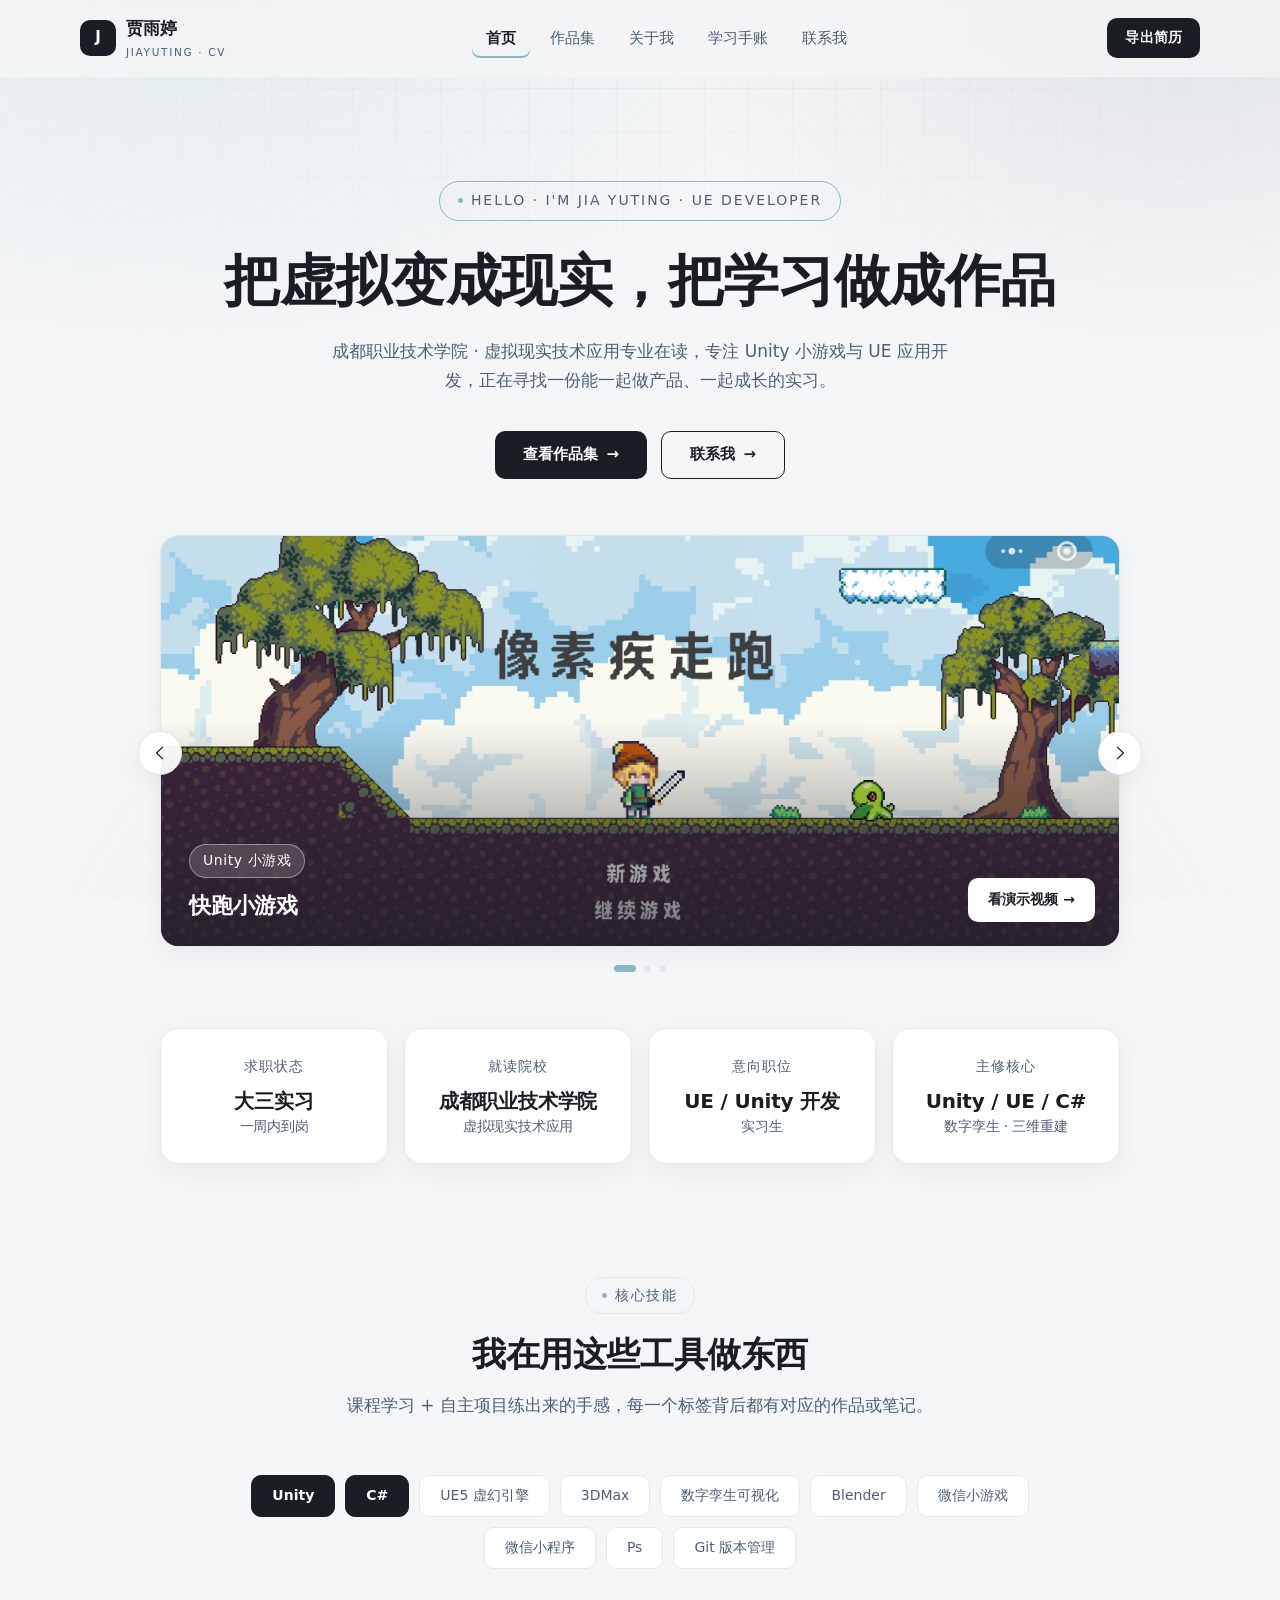
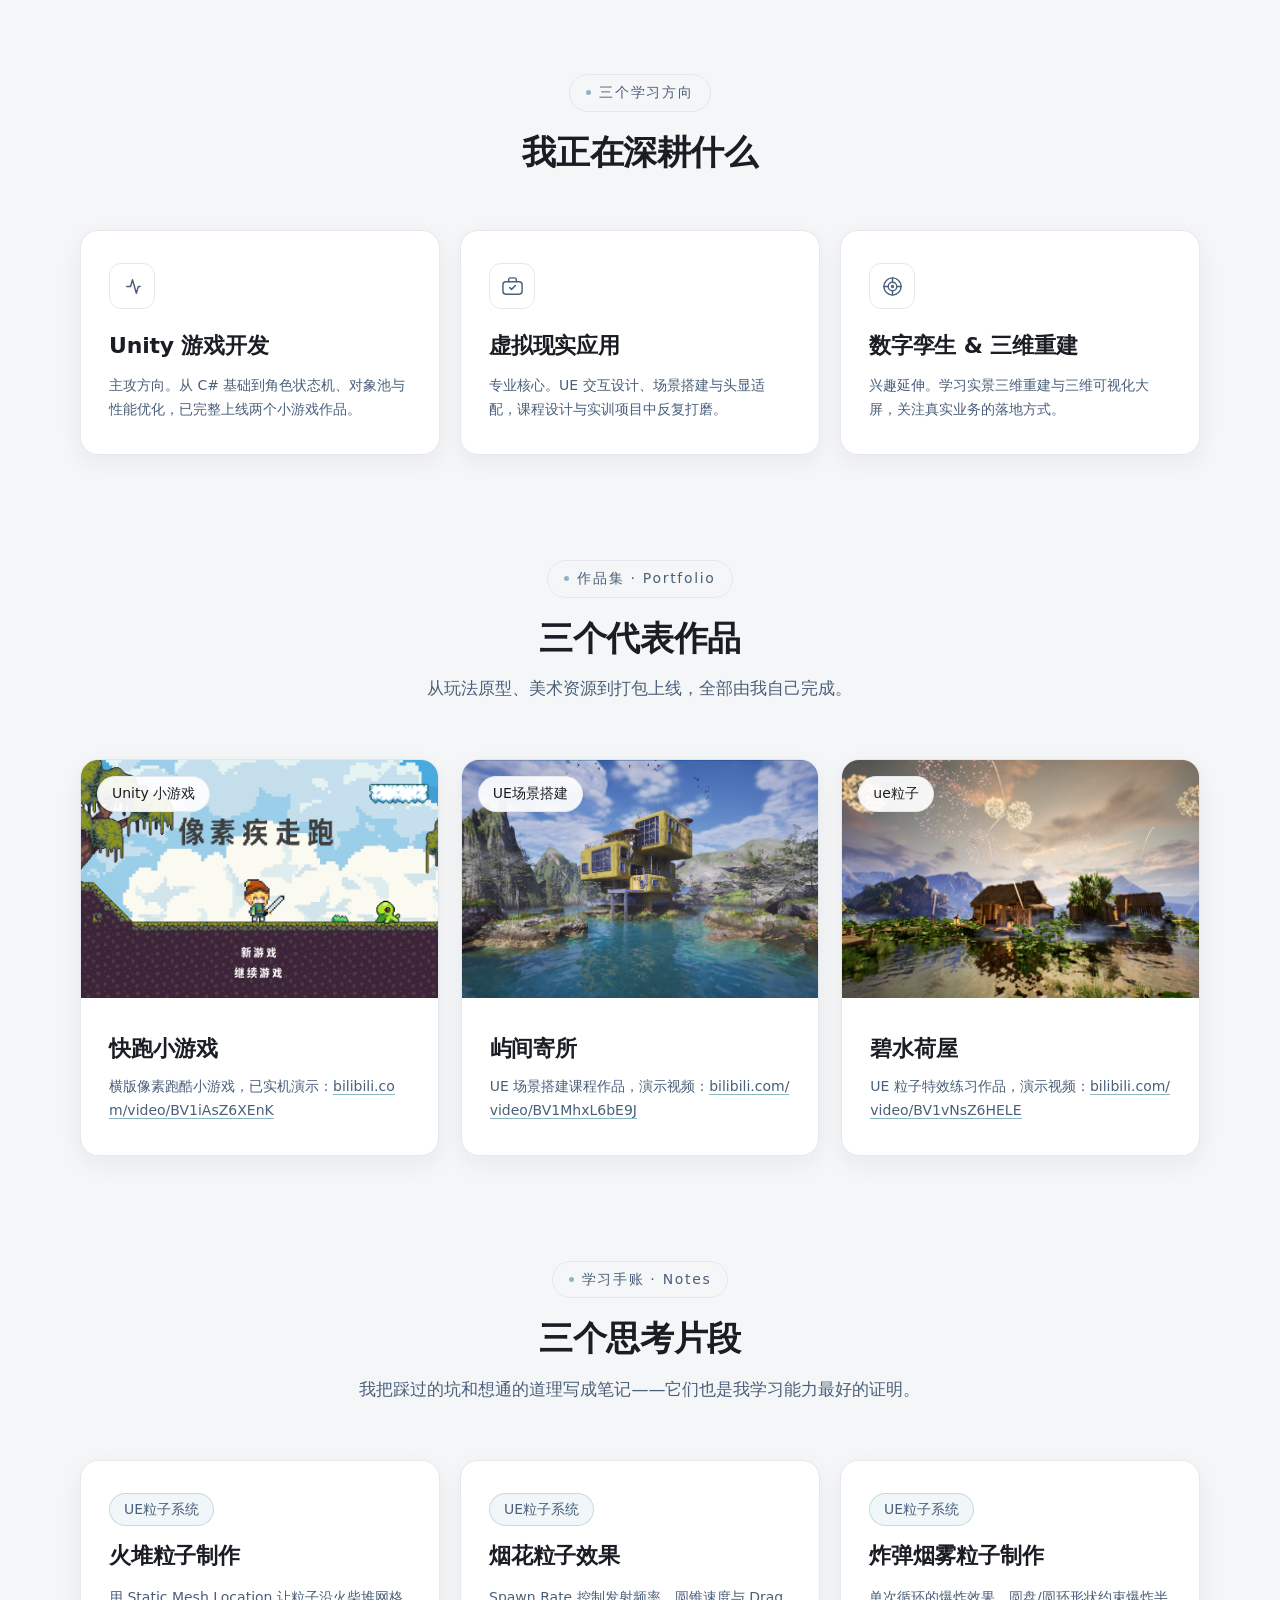
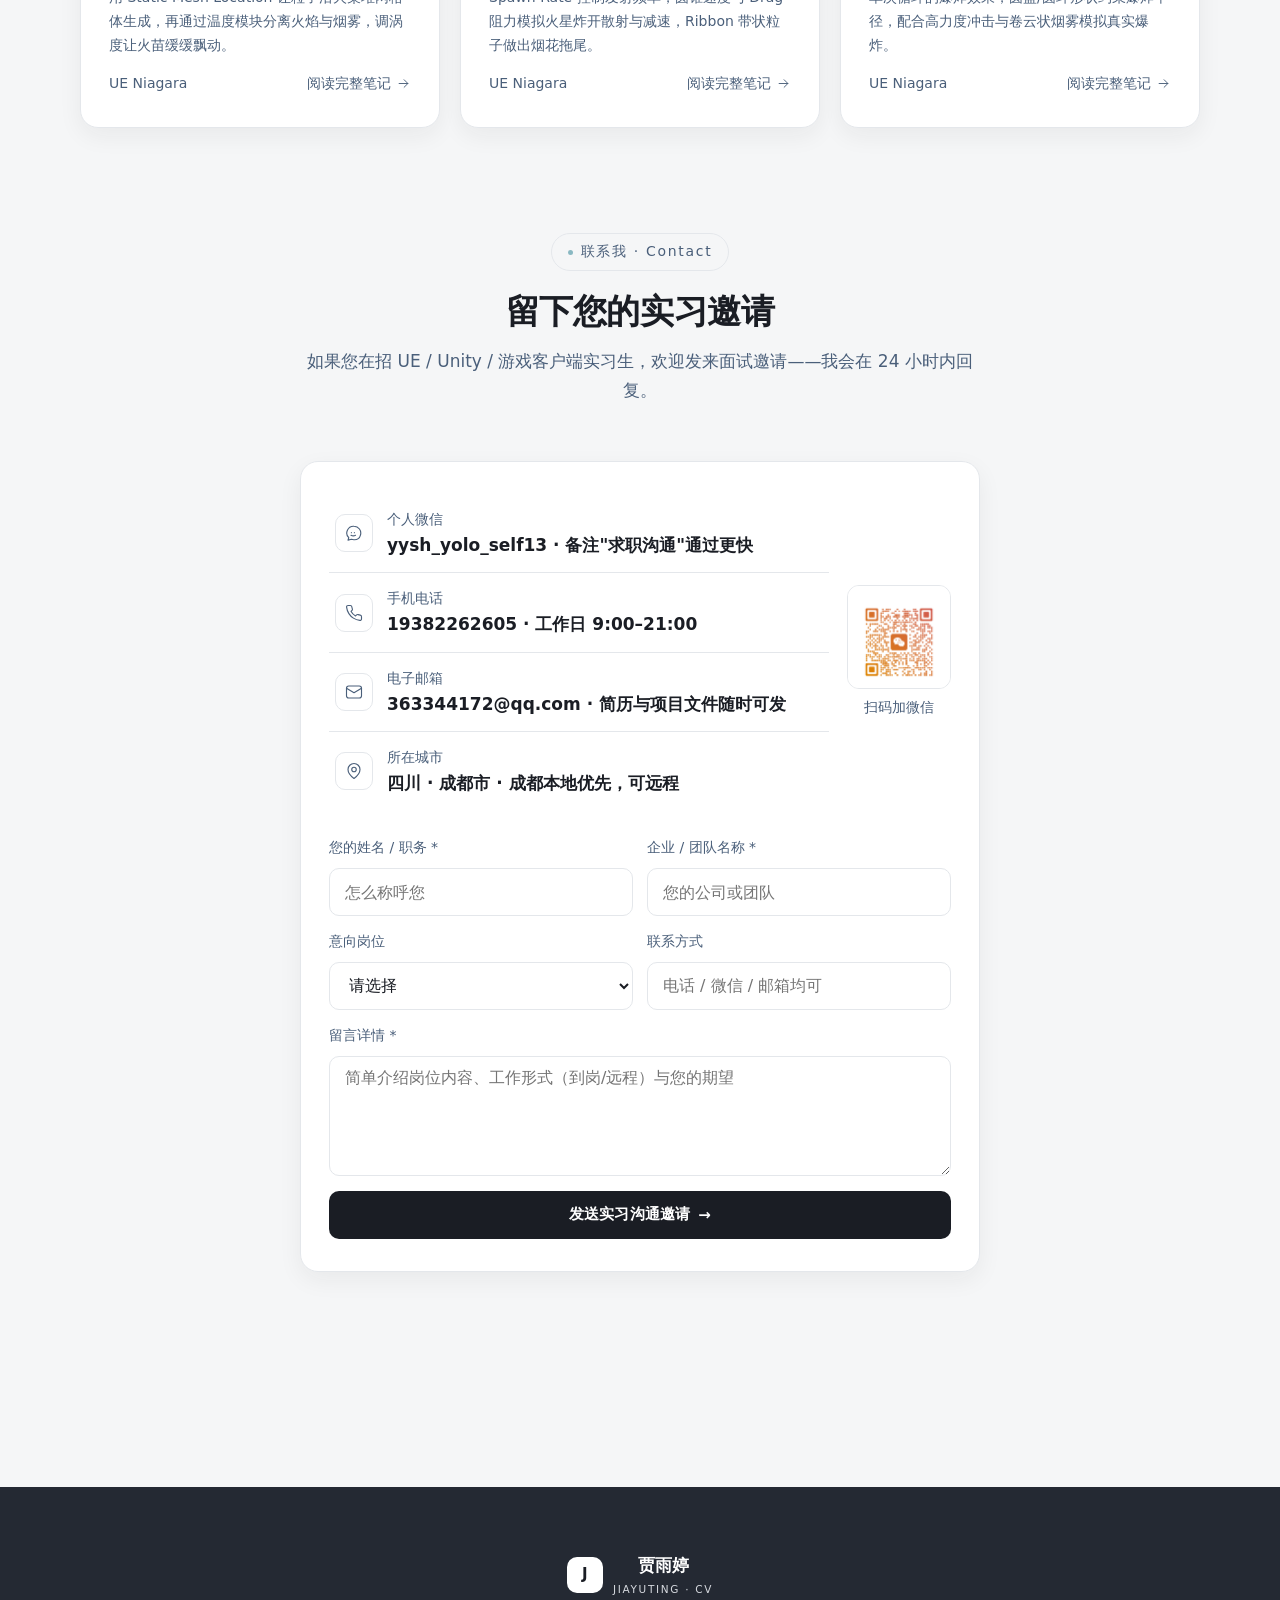
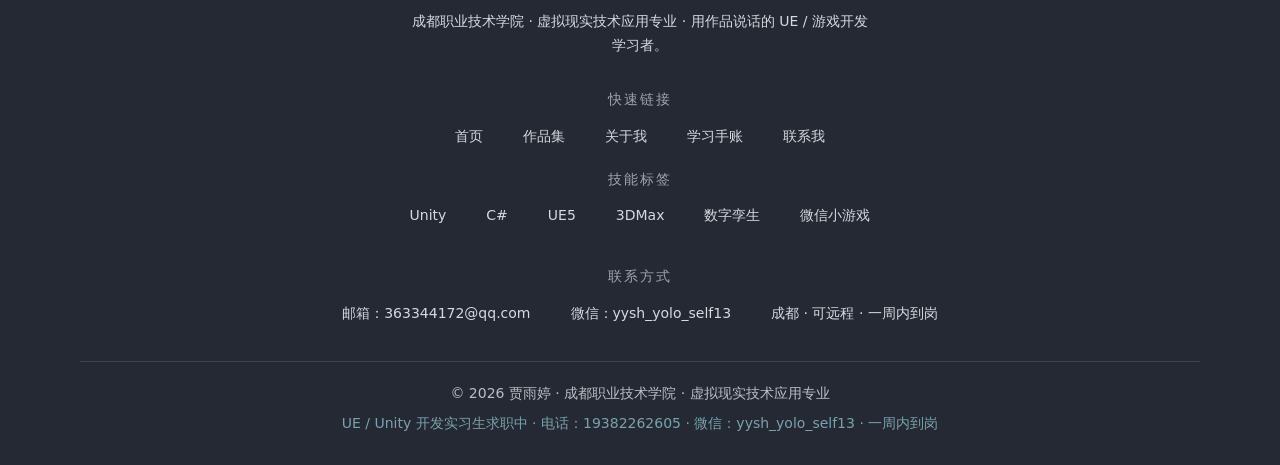
==== commit 12c72e1c: "style: soft mist background (fixed radial glows + faint grid)" ====
--- a/index.html
+++ b/index.html
@@ -44,8 +44,24 @@
 :focus-visible{outline:2px solid var(--acc);outline-offset:2px;border-radius:4px}
 ::selection{background:rgba(137,184,194,.35)}
 
-/* 背景装饰：极简风禁用 */
-.bg-scene{display:none}
+/* 背景装饰：晨雾——浅色柔光色晕 + 极淡网格 */
+.bg-scene{
+  display:block;position:fixed;inset:0;z-index:0;pointer-events:none;
+  background:
+    radial-gradient(1100px 720px at 14% -10%, rgba(137,184,194,.20), transparent 62%),
+    radial-gradient(900px 640px at 92% -2%, rgba(74,95,122,.12), transparent 58%),
+    radial-gradient(1000px 820px at 50% 118%, rgba(137,184,194,.12), transparent 66%);
+}
+.bg-scene::before{
+  content:"";position:absolute;inset:0;
+  background-image:
+    linear-gradient(rgba(26,29,36,.03) 1px,transparent 1px),
+    linear-gradient(90deg,rgba(26,29,36,.03) 1px,transparent 1px);
+  background-size:44px 44px;
+  -webkit-mask-image:radial-gradient(ellipse 85% 52% at 50% 0%,#000 18%,transparent 74%);
+  mask-image:radial-gradient(ellipse 85% 52% at 50% 0%,#000 18%,transparent 74%);
+}
+.bg-scene .blob{display:none}
 
 .wrap{position:relative;z-index:1;max-width:1160px;margin:0 auto;padding:0 20px}
 
@@ -71,7 +87,7 @@
   border-bottom:1px solid transparent;
   transition:background var(--t),border-color var(--t);
 }
-.site-head.scrolled{background:rgba(255,255,255,.94);border-bottom-color:var(--line)}
+.site-head.scrolled{background:rgba(255,255,255,.95);border-bottom-color:var(--line);box-shadow:0 1px 14px rgba(26,29,36,.06)}
 .pill{max-width:1160px;margin:0 auto;display:flex;align-items:center;gap:10px;padding:14px 20px}
 .logo{display:flex;align-items:center;gap:10px;font-weight:700;font-size:17px;color:var(--ink)}
 .logo-mark{
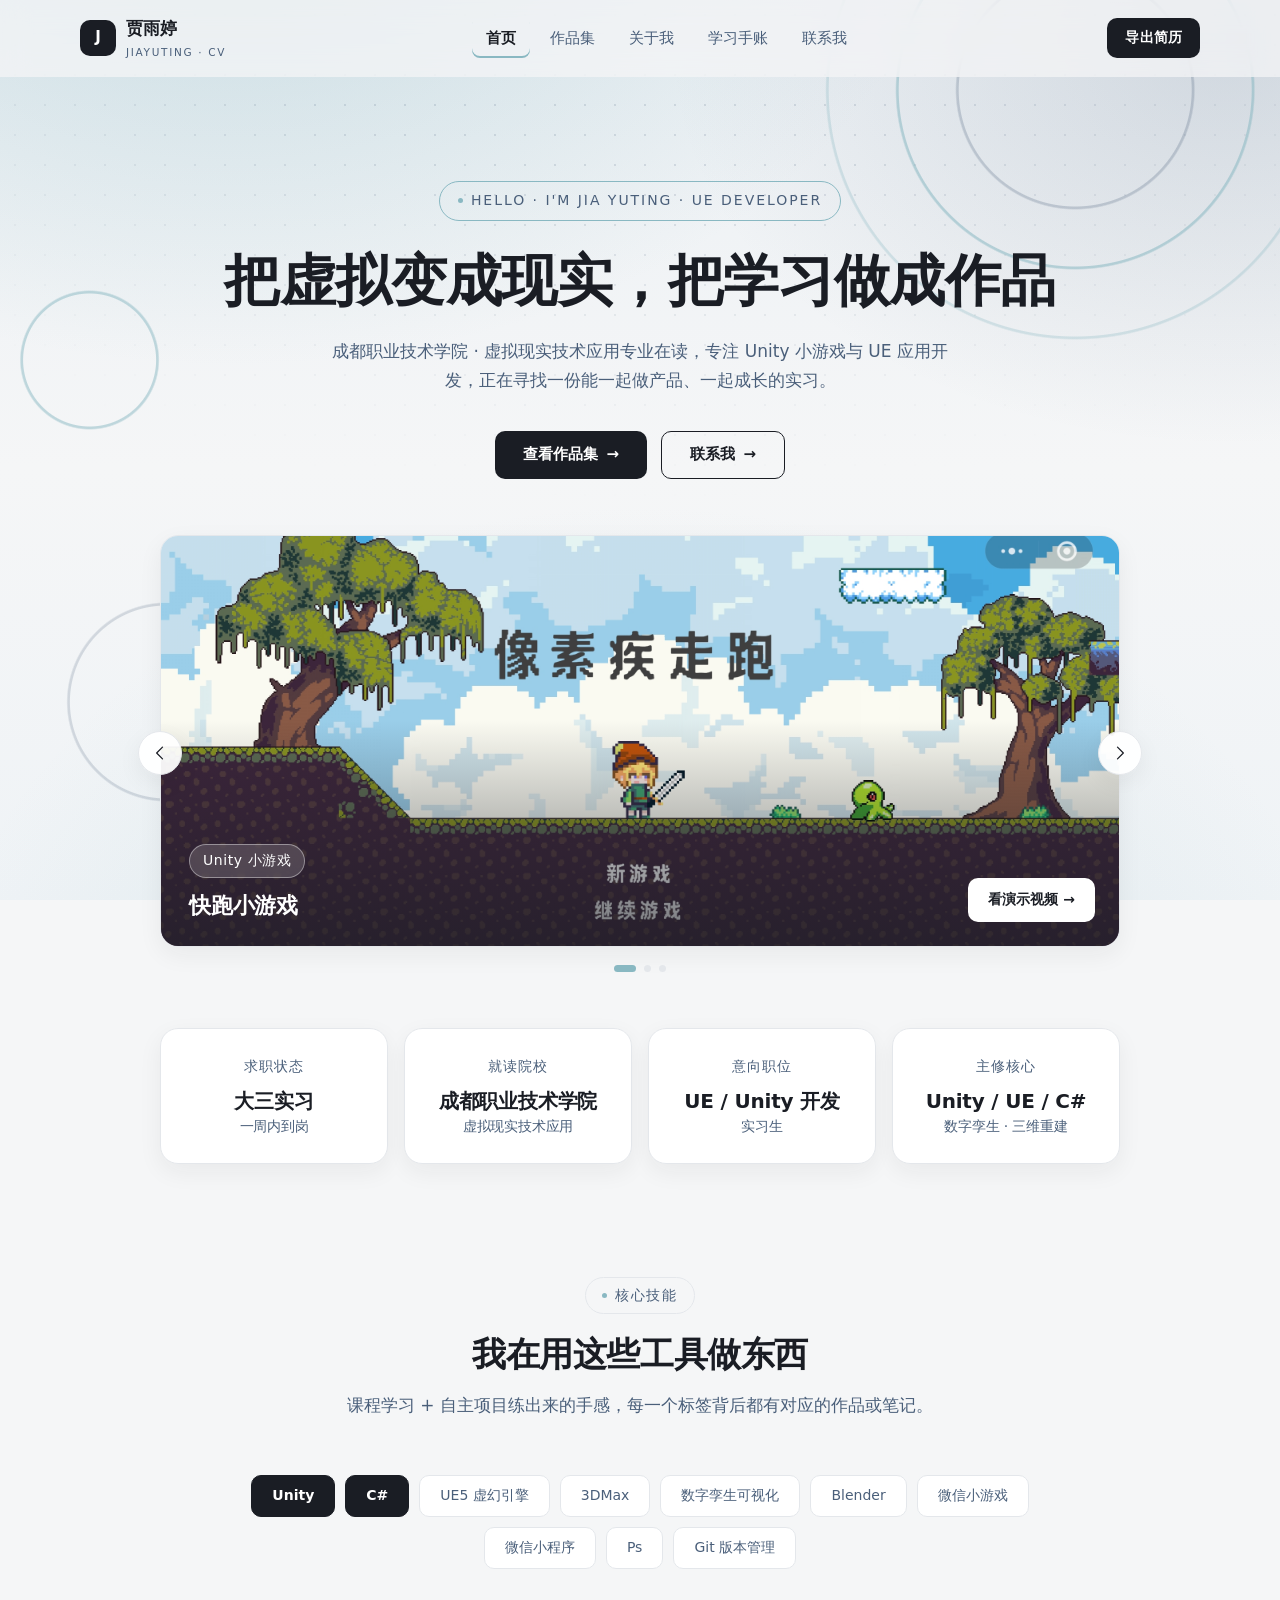
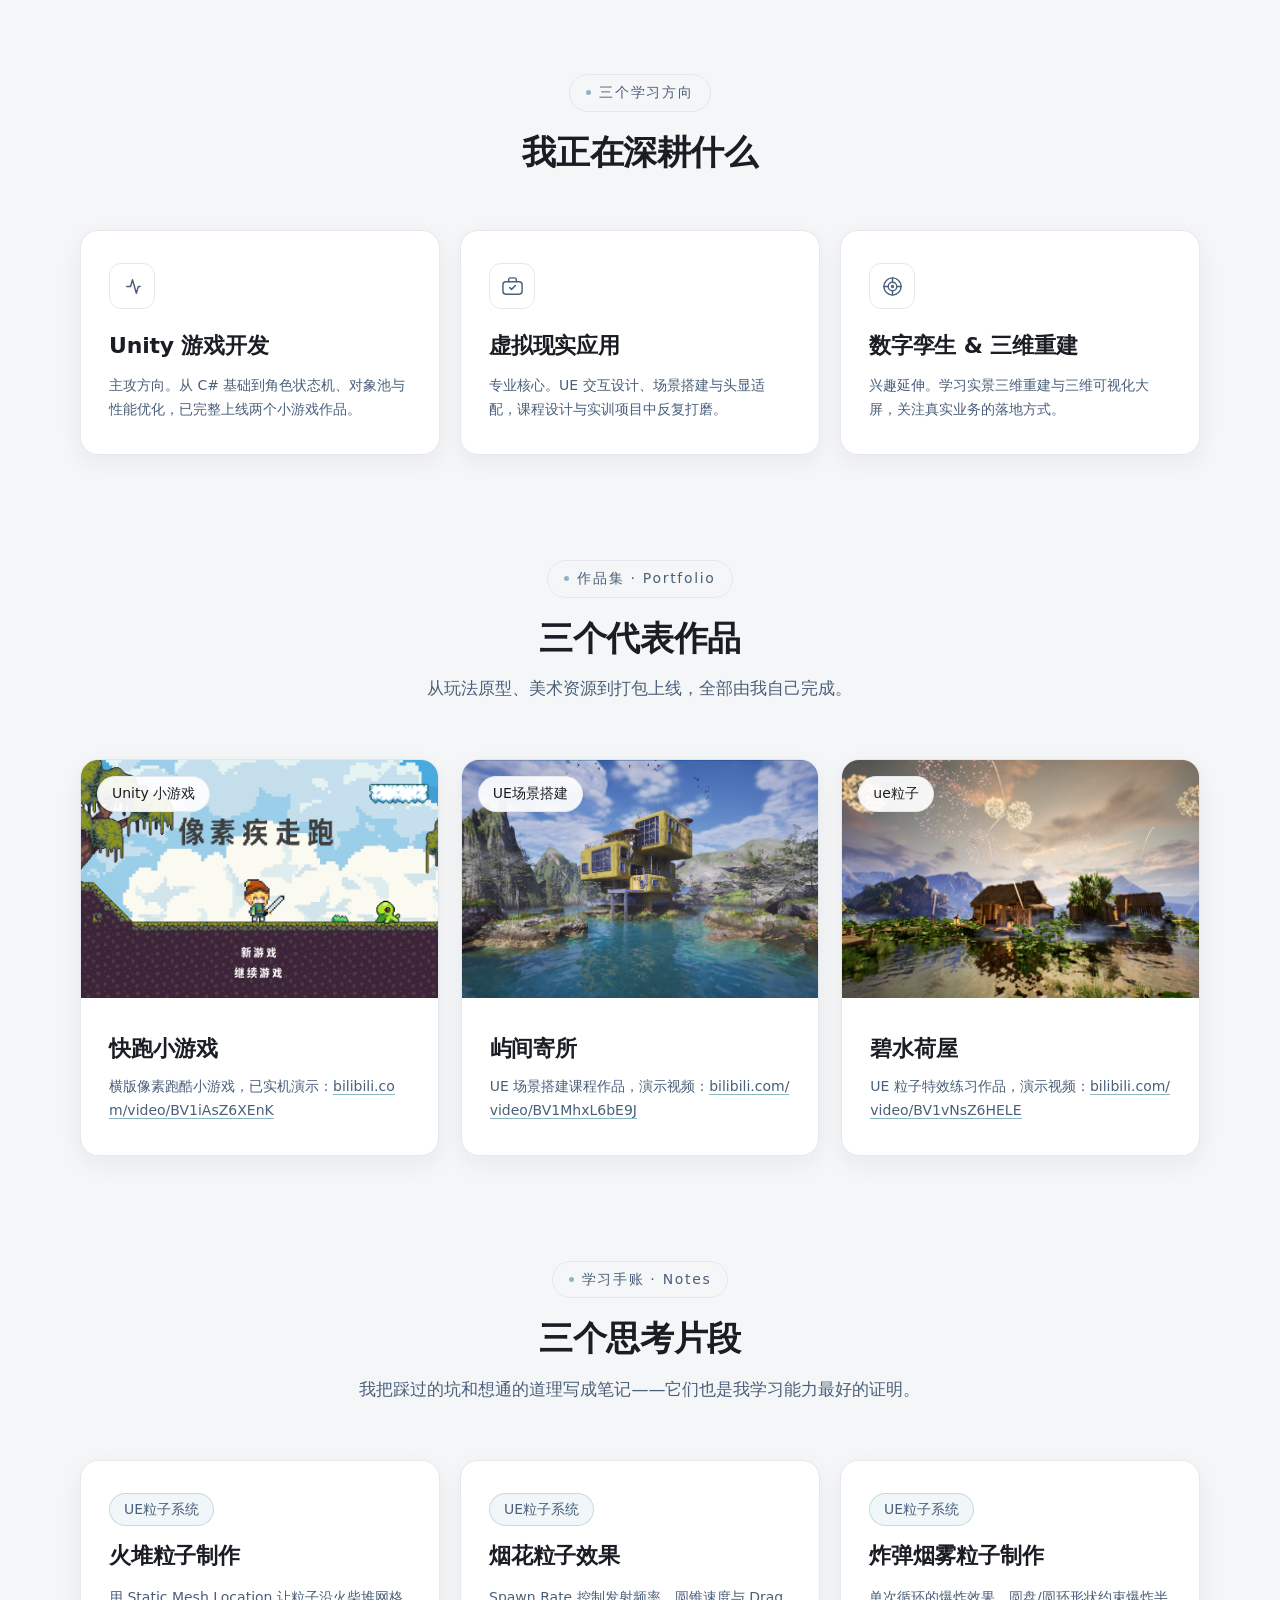
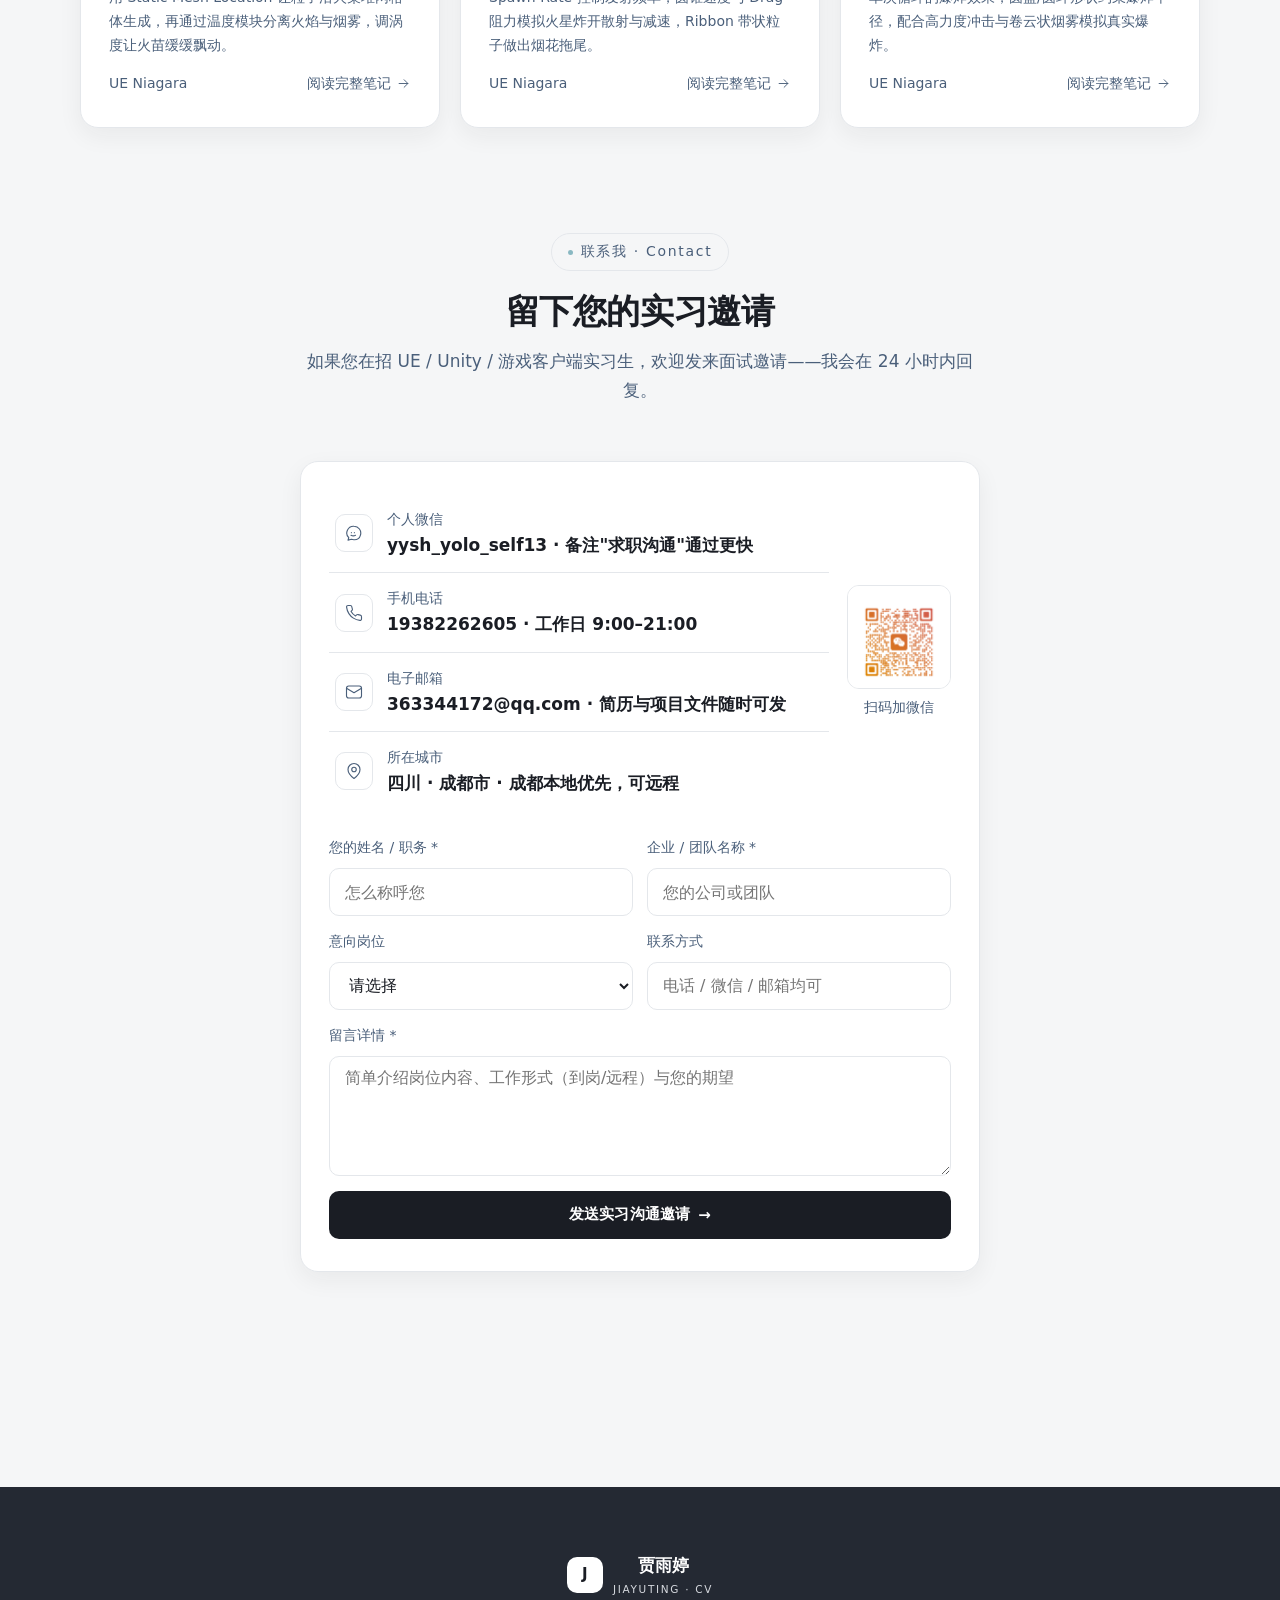
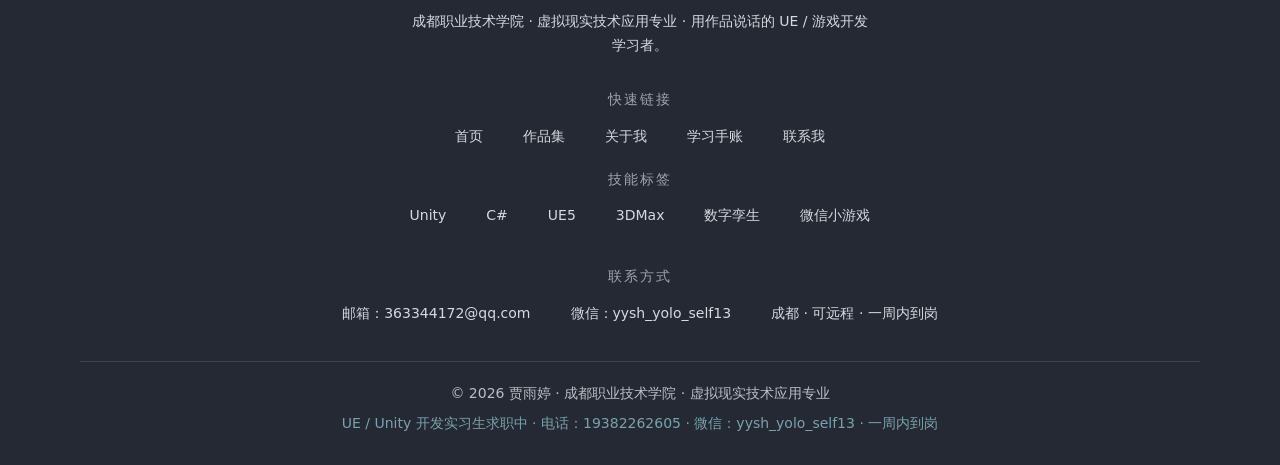
==== commit 0d4e28bd: "style: bolder blueprint-style background (dense glows, dot grid, ring ornaments)" ====
--- a/index.html
+++ b/index.html
@@ -44,22 +44,30 @@
 :focus-visible{outline:2px solid var(--acc);outline-offset:2px;border-radius:4px}
 ::selection{background:rgba(137,184,194,.35)}
 
-/* 背景装饰：晨雾——浅色柔光色晕 + 极淡网格 */
+/* 背景装饰：蓝图制图风——明显色晕 + 点阵 + 描边圆环 */
 .bg-scene{
   display:block;position:fixed;inset:0;z-index:0;pointer-events:none;
   background:
-    radial-gradient(1100px 720px at 14% -10%, rgba(137,184,194,.20), transparent 62%),
-    radial-gradient(900px 640px at 92% -2%, rgba(74,95,122,.12), transparent 58%),
-    radial-gradient(1000px 820px at 50% 118%, rgba(137,184,194,.12), transparent 66%);
+    radial-gradient(1200px 820px at 18% -14%, rgba(137,184,194,.38), transparent 60%),
+    radial-gradient(1000px 700px at 96% 6%, rgba(74,95,122,.17), transparent 56%),
+    radial-gradient(1100px 900px at 50% 122%, rgba(137,184,194,.24), transparent 66%),
+    linear-gradient(180deg,#EBF0F4 0%,#F5F6F7 52%,#EFF3F6 100%);
 }
 .bg-scene::before{
   content:"";position:absolute;inset:0;
-  background-image:
-    linear-gradient(rgba(26,29,36,.03) 1px,transparent 1px),
-    linear-gradient(90deg,rgba(26,29,36,.03) 1px,transparent 1px);
-  background-size:44px 44px;
-  -webkit-mask-image:radial-gradient(ellipse 85% 52% at 50% 0%,#000 18%,transparent 74%);
-  mask-image:radial-gradient(ellipse 85% 52% at 50% 0%,#000 18%,transparent 74%);
+  background-image:radial-gradient(rgba(74,95,122,.16) 1.2px,transparent 1.4px);
+  background-size:30px 30px;
+  -webkit-mask-image:radial-gradient(ellipse 90% 68% at 50% 0%,#000 30%,transparent 82%);
+  mask-image:radial-gradient(ellipse 90% 68% at 50% 0%,#000 30%,transparent 82%);
+}
+.bg-scene::after{
+  content:"";position:absolute;inset:0;
+  background:
+    radial-gradient(circle at 84% 10%, transparent 116px, rgba(74,95,122,.25) 117px, rgba(74,95,122,.25) 118.5px, transparent 120px),
+    radial-gradient(circle at 84% 10%, transparent 176px, rgba(137,184,194,.55) 177px, rgba(137,184,194,.55) 178.5px, transparent 180px),
+    radial-gradient(circle at 84% 10%, transparent 246px, rgba(137,184,194,.30) 247px, rgba(137,184,194,.30) 248.5px, transparent 250px),
+    radial-gradient(circle at 7% 40%, transparent 66px, rgba(137,184,194,.5) 67px, rgba(137,184,194,.5) 68.5px, transparent 70px),
+    radial-gradient(circle at 13% 78%, transparent 96px, rgba(74,95,122,.20) 97px, rgba(74,95,122,.20) 98.5px, transparent 100px);
 }
 .bg-scene .blob{display:none}
 
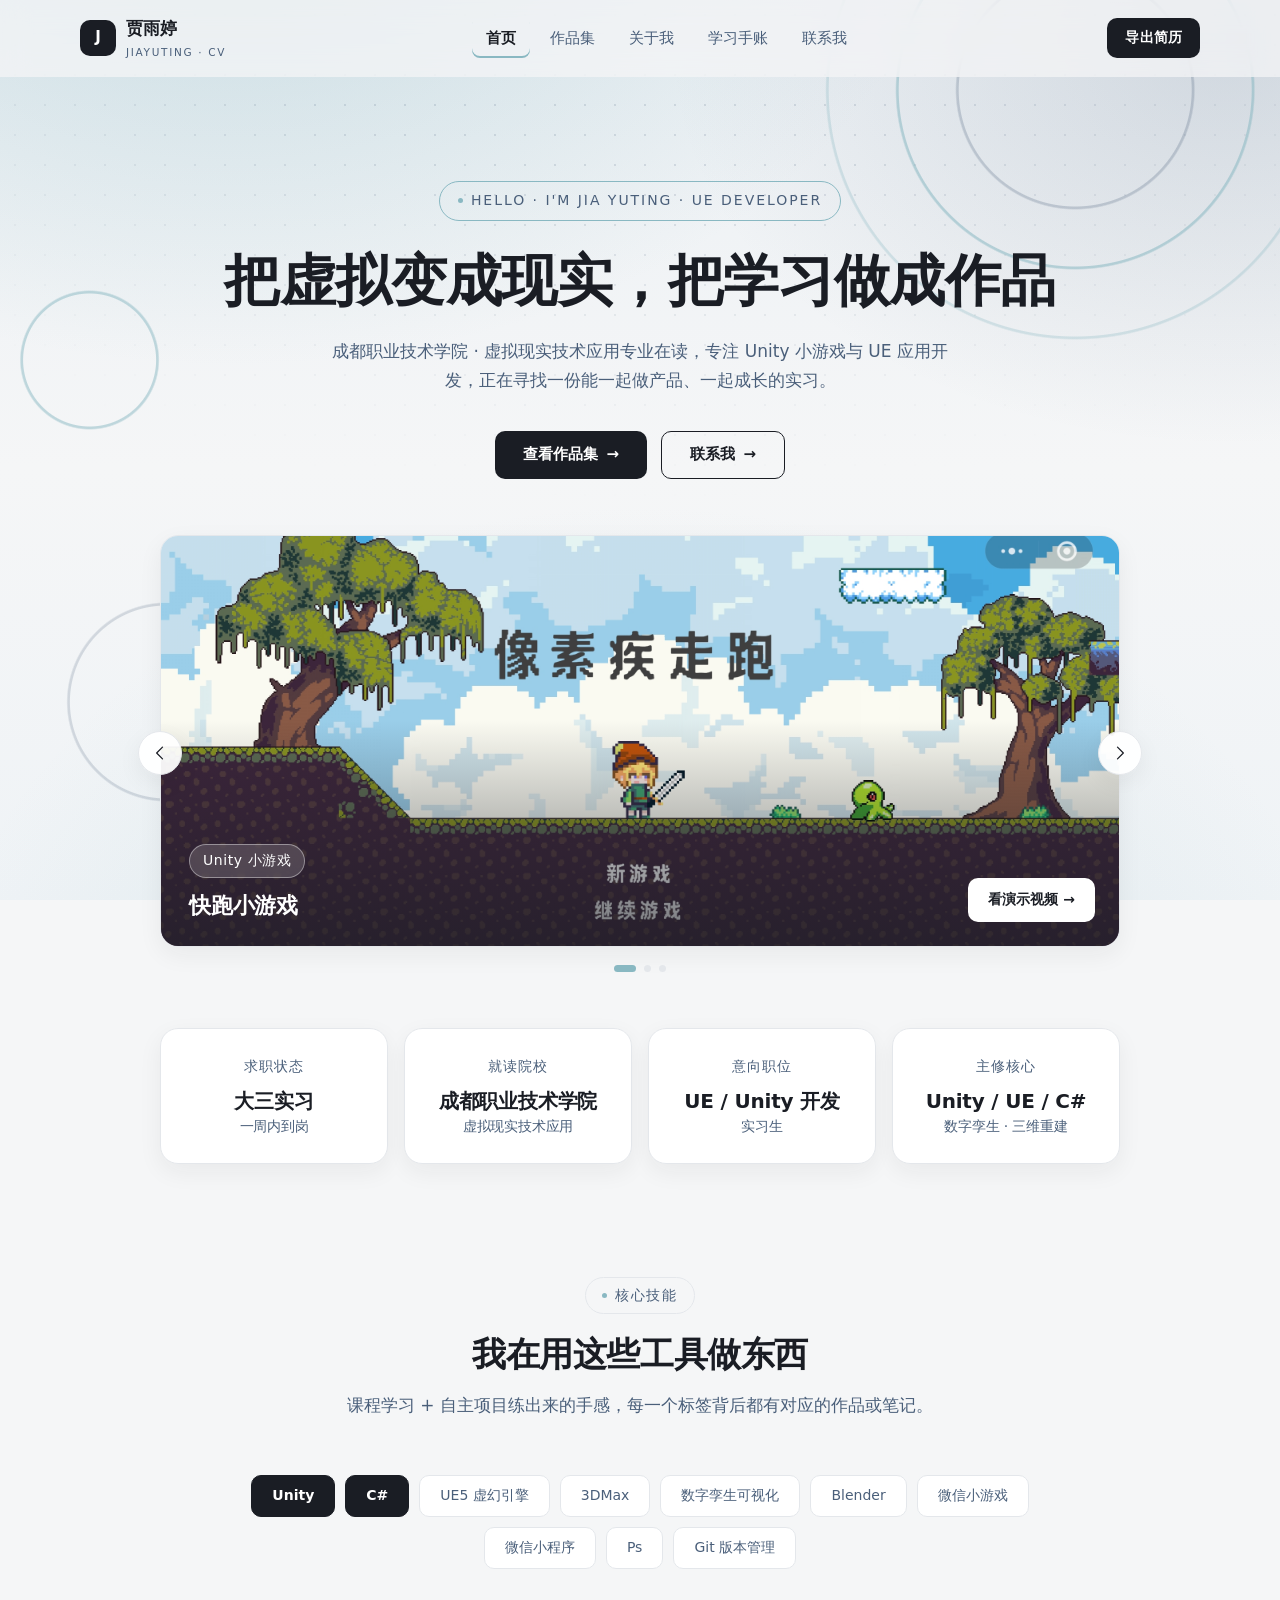
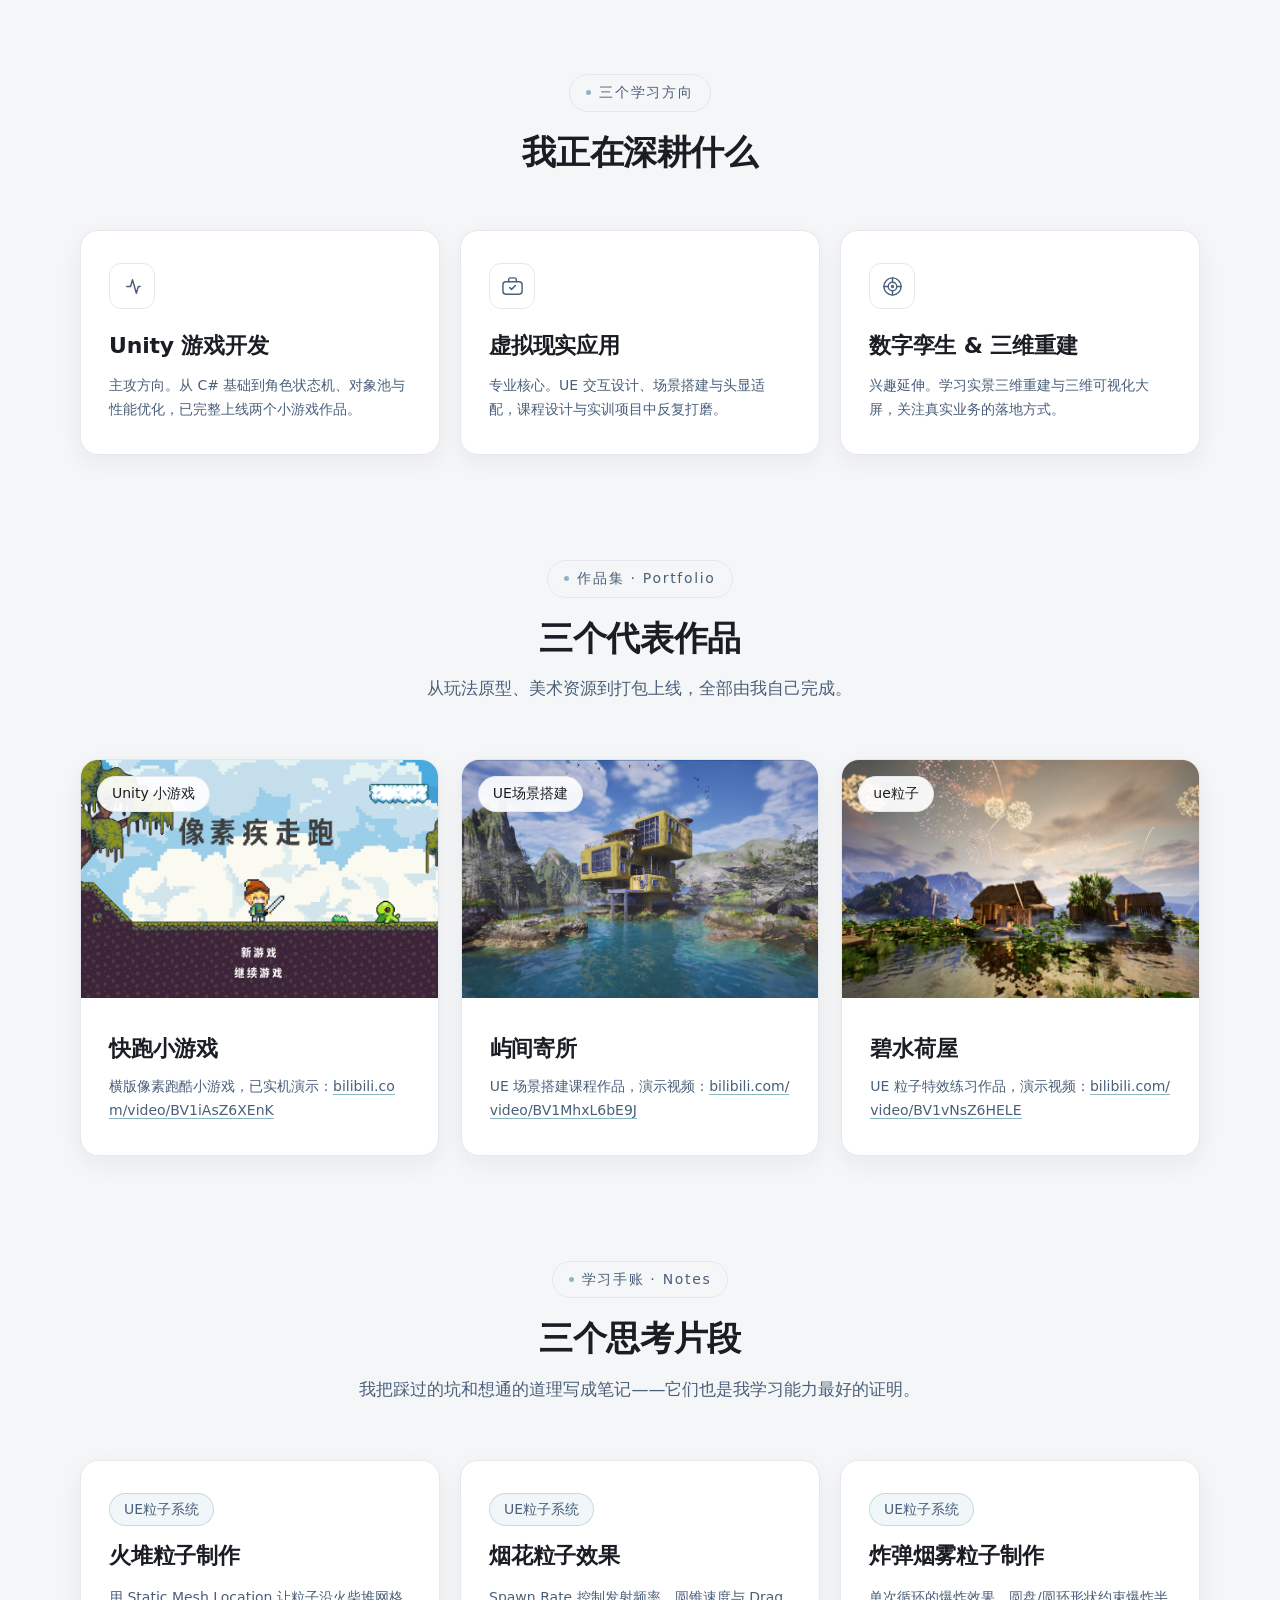
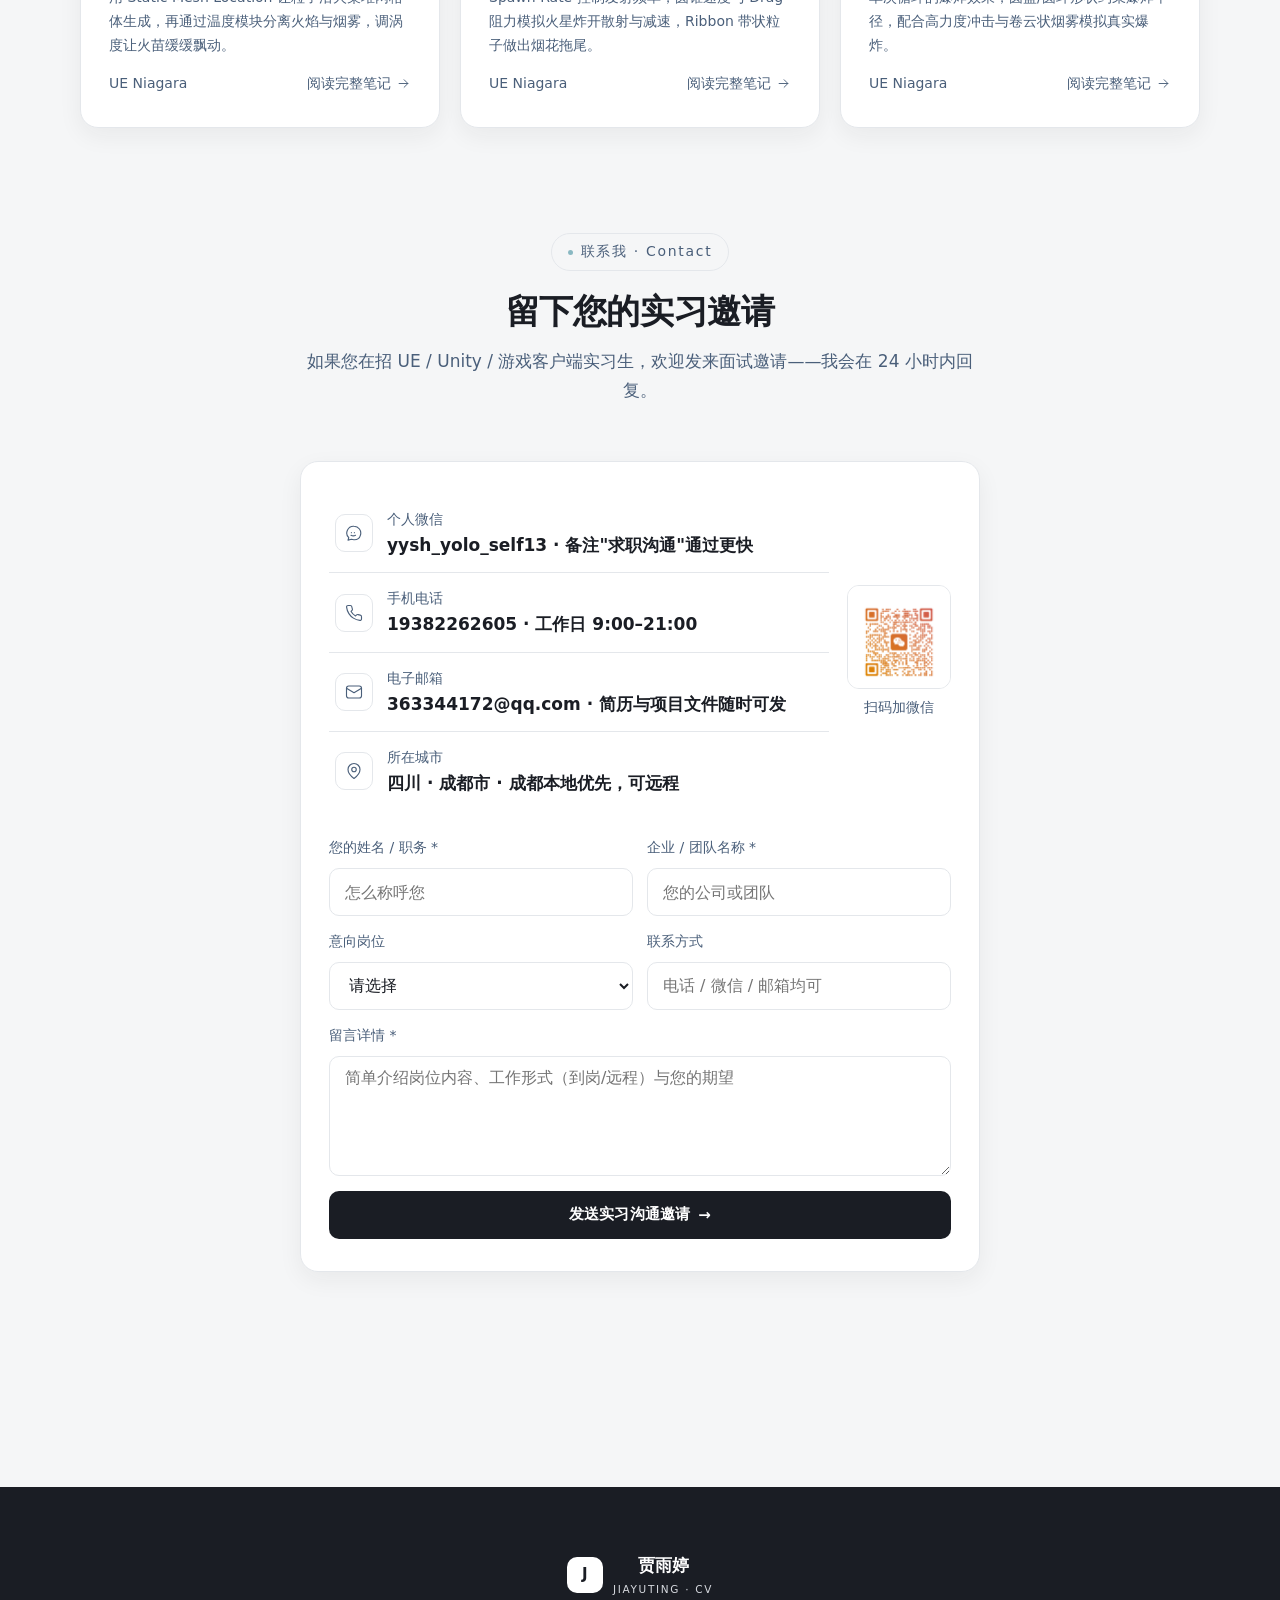
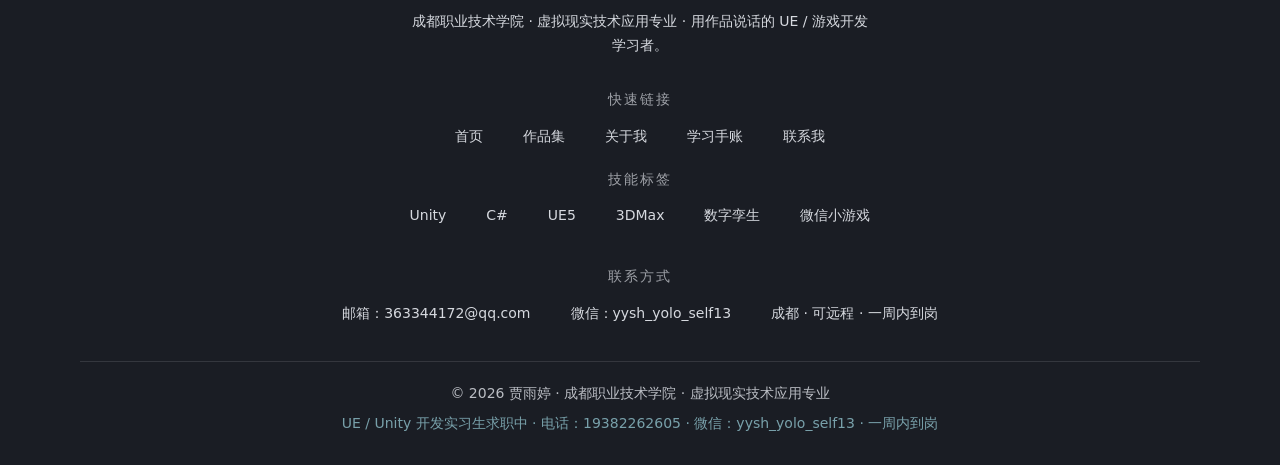
==== commit 41ae0738: "fix: footer buried under fixed bg layer - raise z-index and recolor to theme ink" ====
--- a/index.html
+++ b/index.html
@@ -20,7 +20,7 @@
   --bg:#F5F6F7;
   --card:#FFFFFF;
   --line:#E4E7EB;
-  --dark:#242933;
+  --dark:#1A1D24;
   --dark-txt:#D6D9DF;
   --shadow:0 8px 24px rgba(26,29,36,.06);
   --shadow-lg:0 14px 34px rgba(26,29,36,.12);
@@ -356,7 +356,7 @@
 .cform .btn{width:100%;margin-top:6px}
 
 /* 页脚：深色区块 */
-.site-foot{background:var(--dark);color:var(--dark-txt);padding:64px 0 30px;margin-top:110px}
+.site-foot{position:relative;z-index:1;background:var(--dark);color:var(--dark-txt);padding:64px 0 30px;margin-top:110px}
 .foot-grid{display:grid;grid-template-columns:1fr;gap:24px;text-align:center}
 .foot-brand .logo{justify-content:center;margin-bottom:12px;color:#fff}
 .foot-brand .logo .en{color:var(--dark-txt)}
